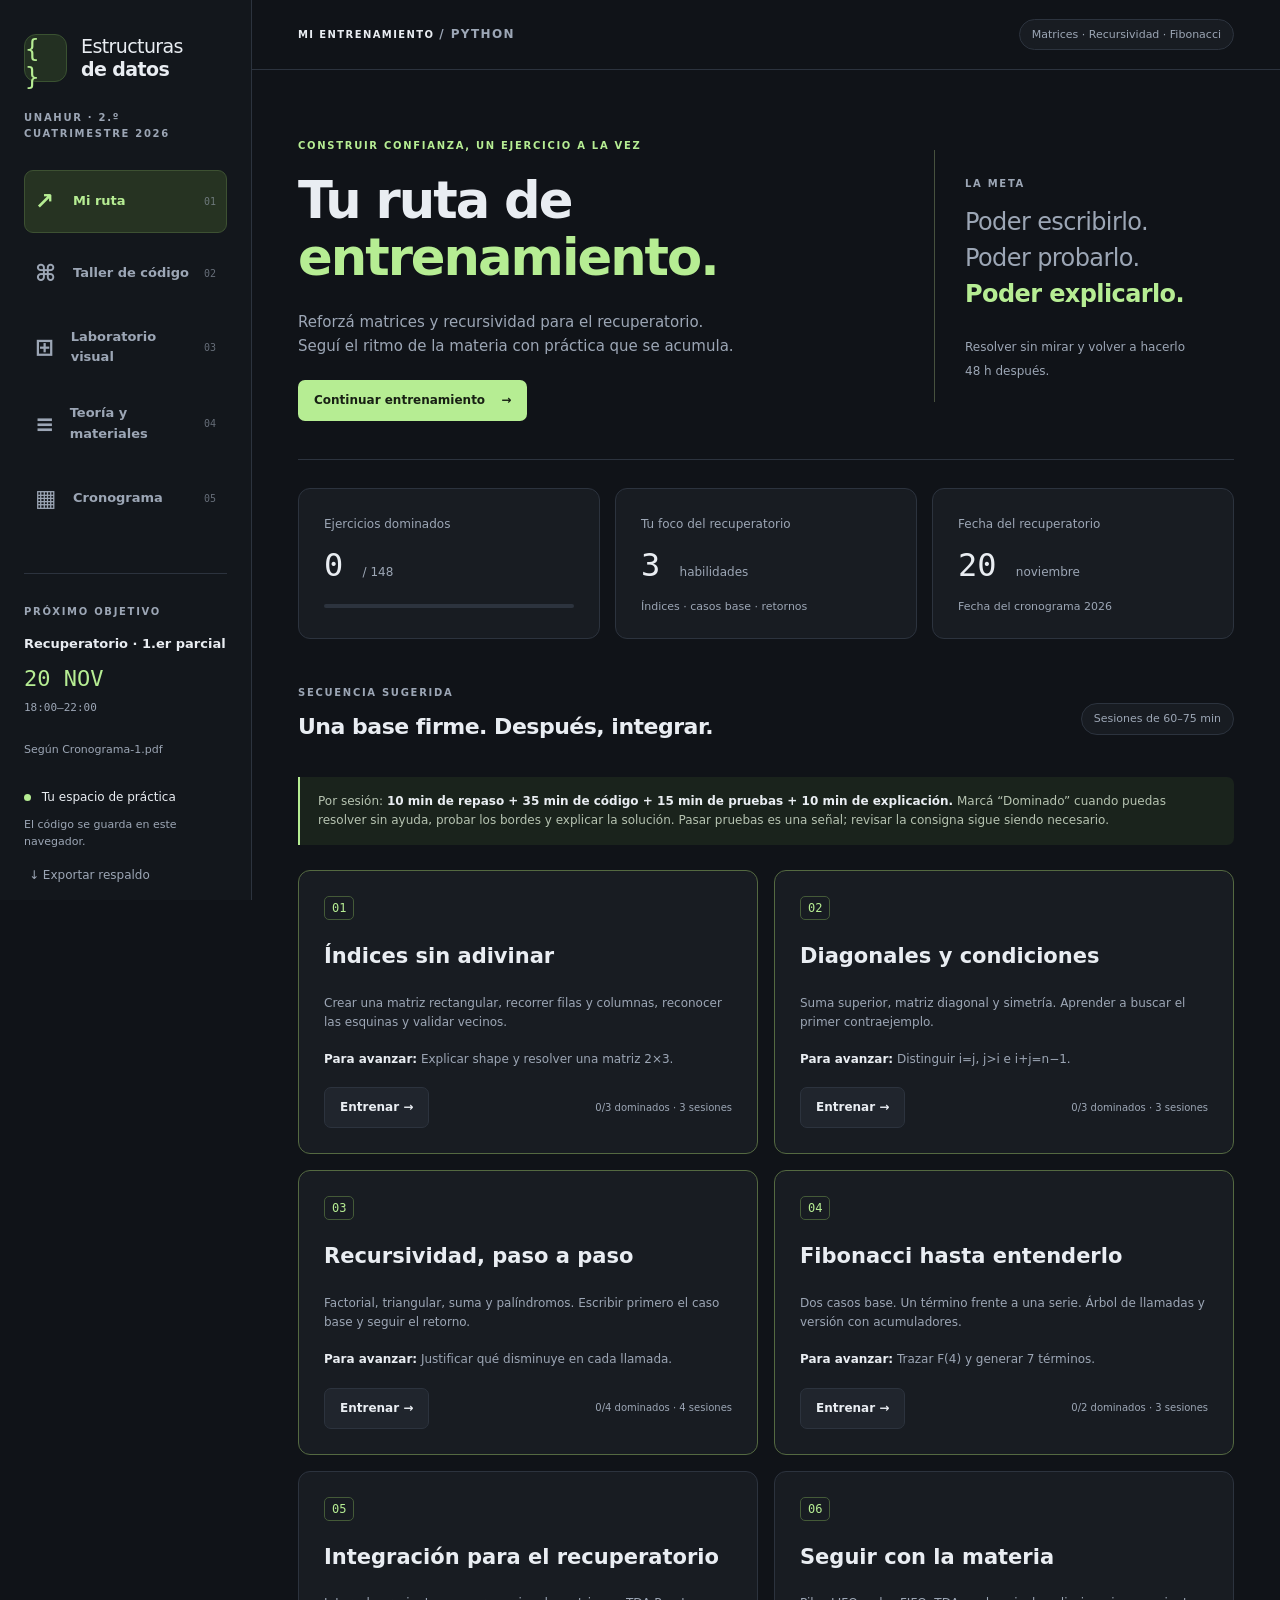
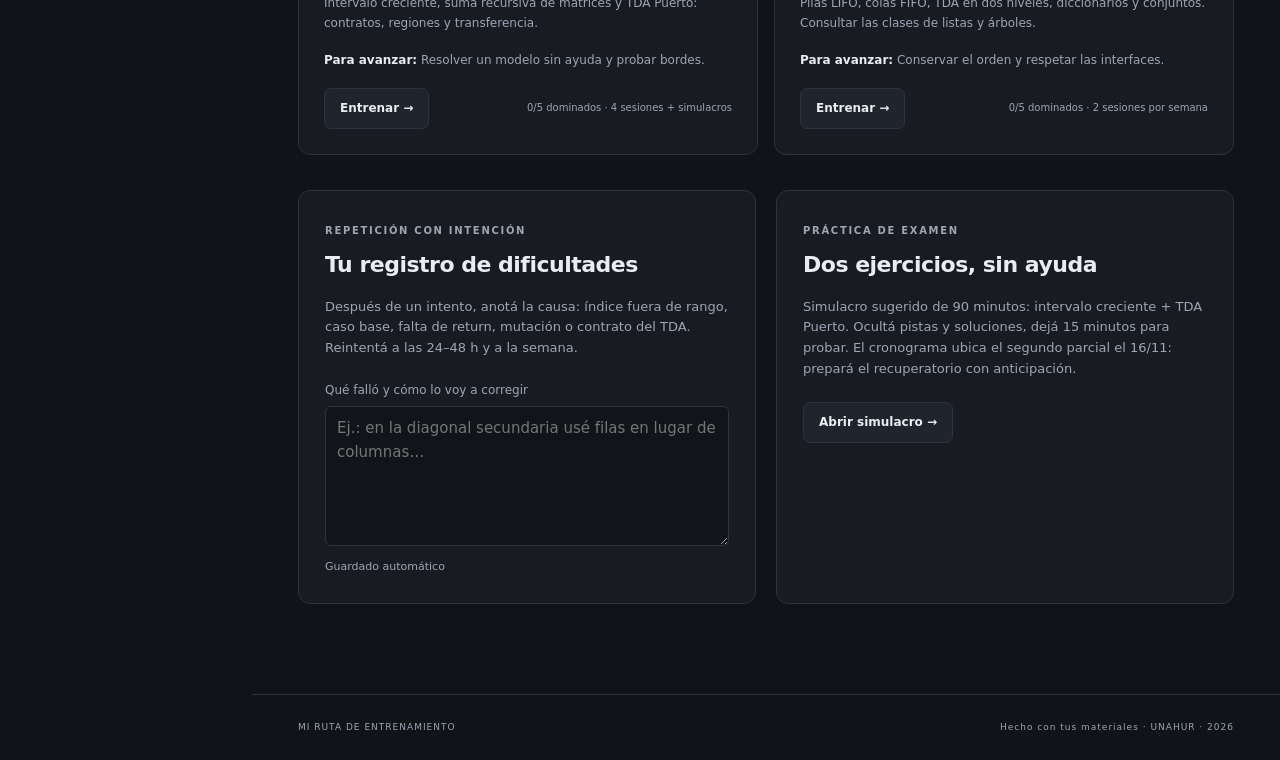
==== index.html @ f563dd1a "Add files via upload" ====
<!doctype html>
<html lang="es">
<head>
<meta charset="utf-8"><meta name="viewport" content="width=device-width, initial-scale=1">
<meta name="color-scheme" content="dark"><title>Mi ruta de entrenamiento · Estructuras de datos</title>
<link rel="stylesheet" href="ruta-entrenamiento/estilos.css">
<script defer src="ruta-entrenamiento/datos.js"></script><script defer src="ruta-entrenamiento/app.js"></script>
</head>
<body>
<a class="skip" href="#main">Ir al contenido</a>
<aside class="sidebar">
 <a class="brand" href="#ruta"><span class="brand-icon">{ }</span><span>Estructuras<br><strong>de datos</strong></span></a>
 <span class="eyebrow">UNAHUR · 2.º cuatrimestre 2026</span>
 <nav aria-label="Secciones">
  <button data-view="ruta" class="active"><span>↗</span> Mi ruta <small>01</small></button>
  <button data-view="practica"><span>⌘</span> Taller de código <small>02</small></button>
  <button data-view="laboratorio"><span>⊞</span> Laboratorio visual <small>03</small></button>
  <button data-view="teoria"><span>≡</span> Teoría y materiales <small>04</small></button>
  <button data-view="cronograma"><span>▦</span> Cronograma <small>05</small></button>
 </nav>
 <div class="sidebar-goal"><span class="eyebrow">PRÓXIMO OBJETIVO</span><strong>Recuperatorio · 1.er parcial</strong><p>20 NOV <span>18:00–22:00</span></p><small>Según Cronograma-1.pdf</small></div>
 <div class="sidebar-bottom"><span class="dot"></span> Tu espacio de práctica<br><small>El código se guarda en este navegador.</small><button id="export-progress" class="text-button">↓ Exportar respaldo</button><label class="text-button">↑ Importar respaldo<input id="import-progress" type="file" accept="application/json,.json" hidden></label></div>
</aside>
<div class="page">
 <header class="topbar"><span>MI ENTRENAMIENTO <span class="muted">/ PYTHON</span></span><span class="chip">Matrices · Recursividad · Fibonacci</span></header>
 <main id="main">
  <section id="view-ruta" class="view">
   <div class="hero"><div><span class="eyebrow accent">CONSTRUIR CONFIANZA, UN EJERCICIO A LA VEZ</span><h1>Tu ruta de<br><span>entrenamiento.</span></h1><p>Reforzá matrices y recursividad para el recuperatorio.<br>Seguí el ritmo de la materia con práctica que se acumula.</p><button id="continue-route" class="primary">Continuar entrenamiento <span>→</span></button></div><div class="hero-note"><span class="eyebrow">LA META</span><p>Poder escribirlo.<br>Poder probarlo.<br><strong>Poder explicarlo.</strong></p><span class="muted">Resolver sin mirar y volver a hacerlo 48 h después.</span></div></div>
   <div class="stats"><article><span>Ejercicios dominados</span><strong id="mastery-count">0 <small>/ 148</small></strong><div class="progress-track"><div id="mastery-bar"></div></div></article><article><span>Tu foco del recuperatorio</span><strong>3 <small>habilidades</small></strong><p>Índices · casos base · retornos</p></article><article><span>Fecha del recuperatorio</span><strong>20 <small>noviembre</small></strong><p id="countdown">Según el cronograma de la cátedra</p></article></div>
   <div class="section-heading"><div><span class="eyebrow">SECUENCIA SUGERIDA</span><h2>Una base firme. Después, integrar.</h2></div><span class="chip">Sesiones de 60–75 min</span></div>
   <div class="notice">Por sesión: <strong>10 min de repaso + 35 min de código + 15 min de pruebas + 10 min de explicación.</strong> Marcá “Dominado” cuando puedas resolver sin ayuda, probar los bordes y explicar la solución. Pasar pruebas es una señal; revisar la consigna sigue siendo necesario.</div>
   <div id="route-cards" class="route-grid"></div>
   <div class="two-columns"><article class="panel"><span class="eyebrow">REPETICIÓN CON INTENCIÓN</span><h2>Tu registro de dificultades</h2><p>Después de un intento, anotá la causa: índice fuera de rango, caso base, falta de return, mutación o contrato del TDA. Reintentá a las 24–48 h y a la semana.</p><label for="learning-log">Qué falló y cómo lo voy a corregir</label><textarea id="learning-log" rows="5" placeholder="Ej.: en la diagonal secundaria usé filas en lugar de columnas…"></textarea><small id="log-save">Guardado automático</small></article><article class="panel"><span class="eyebrow">PRÁCTICA DE EXAMEN</span><h2>Dos ejercicios, sin ayuda</h2><p>Simulacro sugerido de 90 minutos: intervalo creciente + TDA Puerto. Ocultá pistas y soluciones, dejá 15 minutos para probar. El cronograma ubica el segundo parcial el 16/11: prepará el recuperatorio con anticipación.</p><button id="start-mock" class="secondary">Abrir simulacro →</button><div id="mock-control" hidden><strong id="mock-time">90:00</strong><button id="stop-mock" class="text-button">Terminar simulacro</button><p>El tiempo se conserva al cambiar de sección. El simulacro no califica automáticamente.</p></div></article></div>
  </section>
  <section id="view-practica" class="view" hidden>
   <div class="section-heading"><div><span class="eyebrow accent">PENSÁ · ESCRIBÍ · PROBÁ</span><h1>Taller de código</h1><p>Una consigna y un archivo Python por ejercicio.</p></div><span id="exercise-count" class="chip"></span></div>
   <div class="workspace"><aside class="exercise-browser"><label for="exercise-search">Buscar una consigna</label><input id="exercise-search" type="search" placeholder="Fibonacci, matriz, puerto…"><label for="topic-filter">Tema</label><select id="topic-filter"><option value="all">Todos los temas</option><option value="python">Python</option><option value="vector">Vectores</option><option value="matriz">Matrices</option><option value="recursividad">Recursividad</option><option value="tda">TDA</option><option value="pila-cola">Pilas y colas</option><option value="diccionario">Diccionarios y conjuntos</option></select><label for="scope-filter">Objetivo</label><select id="scope-filter"><option value="all">Toda la materia</option><option value="recuperatorio">Recuperatorio del primer parcial</option><option value="materia">Continuidad de la materia</option><option value="mock">Simulacro: intervalo + Puerto</option></select><label for="status-filter">Estado</label><select id="status-filter"><option value="all">Todos los estados</option><option value="pending">Por empezar</option><option value="practicing">Practicando</option><option value="review">Repasar</option><option value="mastered">Dominado</option></select><p id="list-count" class="muted"></p><div id="exercise-list" class="exercise-list"></div></aside>
   <div id="exercise-detail" class="exercise-detail"><article class="panel statement-panel"><div class="exercise-meta"><span id="exercise-origin" class="eyebrow accent"></span><label>Mi estado <select id="exercise-status"><option value="pending">Por empezar</option><option value="practicing">Practicando</option><option value="review">Repasar</option><option value="mastered">Dominado</option></select></label></div><h2 id="exercise-title"></h2><p id="exercise-source" class="muted"></p><div id="exercise-statement" class="prose"></div><div class="help-actions"><button id="hint-button" class="secondary">Ver pista</button><button id="solution-button" class="secondary">Ver solución explicada</button><button id="notebook-button" class="text-button" hidden>Ver código del notebook</button></div><div id="help-panel" class="help-panel prose" hidden></div></article>
   <section class="ide" aria-label="Editor de Python"><div class="ide-tab"><span class="python-mark">Py</span><span id="editor-filename">ejercicio.py</span><small id="save-status" role="status">Guardado</small><button id="download-code" class="text-button">↓ .py</button></div><div class="editor-toolbar"><button id="run-code" class="primary">▶ Ejecutar</button><button id="test-code" class="secondary">✓ Probar casos</button><button id="stop-code" class="danger" disabled>■ Detener</button><button id="load-helpers" class="secondary" hidden>Incorporar TDA auxiliares</button><button id="reset-code" class="text-button">Restablecer plantilla</button><span id="runtime-status" class="muted">Python listo para cargar</span></div><div class="code-area"><pre id="line-numbers" aria-hidden="true">1</pre><div class="code-layer"><pre id="code-highlight" aria-hidden="true"><code></code></pre><textarea id="code-editor" spellcheck="false" autocapitalize="off" autocomplete="off" autocorrect="off" aria-label="Código Python del ejercicio" wrap="off"></textarea></div></div><div class="editor-footer"><span id="cursor-position">Ln 1, Col 1</span><span>Python · 4 espacios · Ctrl/⌘ + Enter: ejecutar · Esc: salir del editor</span></div><div class="console-header"><strong>CONSOLA</strong><button id="clear-console" class="text-button">Limpiar</button></div><pre id="console-output" role="log" aria-live="polite">Escribí tu solución. Agregá print(...) para ver resultados.</pre><label class="stdin-label" for="stdin-input">Entradas para input() · una respuesta por línea</label><textarea id="stdin-input" rows="2" placeholder="7&#10;otra respuesta"></textarea><small class="runtime-note">La primera ejecución descarga Python desde internet. El editor, las consignas y el guardado funcionan sin conexión. Los programas corren en una tarea separada que podés detener. La salida de gráficos no se muestra en esta consola.</small></section>
   <article class="panel notes-panel"><label for="exercise-notes">Mi razonamiento y mis casos de prueba</label><textarea id="exercise-notes" rows="3" placeholder="Qué recibe / qué devuelve / caso mínimo / qué reduce / resultado esperado…"></textarea><small>Guardado junto al ejercicio. No se comparte con otras personas.</small></article></div></div>
  </section>
  <section id="view-laboratorio" class="view" hidden><span class="eyebrow accent">VER PARA ENTENDER</span><h1>Laboratorio visual</h1><p>Experimentá con los índices y seguí los retornos antes de escribir código.</p><div class="two-columns labs"><article class="panel"><h2>El mapa de una matriz</h2><p>Hacé clic en una celda. Recordá: primero fila, después columna.</p><div class="lab-controls"><label>Forma<select id="matrix-shape"><option value="3,4">3 × 4 · rectangular</option><option value="3,3">3 × 3 · cuadrada</option><option value="1,1">1 × 1 · mínima</option></select></label><label>Región<select id="matrix-mode"><option value="all">Todas las celdas</option><option value="principal">Diagonal principal</option><option value="secondary">Diagonal secundaria</option><option value="upper">Triángulo superior</option><option value="neighbors">Vecinos ortogonales</option></select></label></div><div id="matrix-grid" class="matrix-grid"></div><p id="matrix-explanation" class="notice"></p><pre id="matrix-code"></pre><button id="matrix-practice" class="text-button">Practicar matrices →</button></article><article class="panel"><h2>Fibonacci: llamadas y retornos</h2><p>F(0)=0, F(1)=1. Para n≥2, F(n)=F(n−1)+F(n−2).</p><label for="fib-n">Índice n: <strong id="fib-n-label">4</strong></label><input id="fib-n" type="range" min="0" max="7" value="4"><div id="fib-values" class="fib-values"></div><div class="lab-controls"><button id="fib-prev" class="secondary">← Anterior</button><button id="fib-next" class="primary">Siguiente paso →</button><button id="fib-reset" class="text-button">Reiniciar</button></div><p id="fib-summary" class="notice"></p><div id="fib-trace" class="trace" aria-live="polite"></div><p class="muted">Una llamada espera a sus hijos antes de retornar. La versión ingenua repite subproblemas: tiempo exponencial y profundidad O(n). Los acumuladores reducen el trabajo a O(n); Python conserva las llamadas en la pila.</p><button id="fib-practice" class="text-button">Practicar Fibonacci →</button></article></div><article class="panel"><h2>Recursividad: bajar y volver</h2><p>Una llamada devuelve un resultado, no solo ejecuta la siguiente. Seguí la suma de [2, 3, 4].</p><div class="lab-controls"><button id="sum-next" class="primary">Siguiente paso →</button><button id="sum-reset" class="text-button">Reiniciar</button></div><div id="sum-trace" class="trace"></div><pre>def suma_recursiva(v):
    if len(v) == 0:
        return 0
    return v[0] + suma_recursiva(v[1:])</pre></article></section>
  <section id="view-teoria" class="view" hidden><span class="eyebrow accent">TUS FUENTES, EN UN MISMO LUGAR</span><h1>Teoría y materiales</h1><p>Apuntes de la guía original, nuevos conceptos y archivos de cátedra. Cada práctico conserva sus consignas.</p><div id="new-theory" class="theory-grid"></div><div class="section-heading"><h2>Teoría y método de la guía original</h2><span class="chip">Contenido conservado</span></div><div id="original-theory"></div><h2>Biblioteca de la materia</h2><p>Los PDFs y documentos tienen una lectura de texto integrada. Los notebooks incluyen el contexto y los ejemplos del archivo; también podés abrir o descargar el original.</p><div id="materials" class="materials"></div></section>
  <section id="view-cronograma" class="view" hidden><span class="eyebrow accent">EL CALENDARIO DE LA MATERIA</span><h1>Entrenar con tiempo</h1><p>Fechas tomadas de <a href="Cronograma-1.pdf" target="_blank" rel="noopener">Cronograma-1.pdf ↗</a>. Horario: lunes y viernes, de 18:00 a 22:00.</p><div class="milestones"><article class="panel"><span>Segundo parcial</span><strong>16 NOV</strong><small>Lunes · repaso general el 13/11</small></article><article class="panel featured"><span>Recuperatorio del primer parcial</span><strong>20 NOV</strong><small>Viernes · tu objetivo de recuperación</small></article><article class="panel"><span>Recuperatorio del segundo parcial</span><strong>27 NOV</strong><small>Viernes</small></article></div><h2>Plan sugerido para llegar al 20/11</h2><p>Este plan es una propuesta de entrenamiento. Las clases y evaluaciones de la tabla siguiente son las del cronograma oficial.</p><div id="weekly-plan" class="weekly-plan"></div><h2>Cronograma completo</h2><div class="table-wrap"><table><thead><tr><th>Semana</th><th>Fecha</th><th>Clase o evaluación</th></tr></thead><tbody id="schedule-body"></tbody></table></div><div class="notice">Listas y árboles figuran en el cronograma. Todavía no hay apuntes específicos de esos temas en la carpeta: la ruta marca su lugar en el plan y permite incorporar los próximos materiales.</div></section>
 </main><footer>MI RUTA DE ENTRENAMIENTO <span>Hecho con tus materiales · UNAHUR · 2026</span></footer>
</div><div id="toast" role="status" hidden></div><dialog id="reset-dialog"><h2>Restablecer este ejercicio</h2><p>Se reemplazará tu código por la plantilla inicial. Tus notas y tu estado se conservan.</p><button id="cancel-reset" class="secondary">Cancelar</button><button id="confirm-reset" class="danger">Restablecer código</button></dialog>
</body></html>
---- ruta-entrenamiento/estilos.css ----
:root{--bg:#101318;--surface:#181c22;--raised:#20252d;--line:#2c333e;--text:#e9edf2;--muted:#9ca6b5;--green:#b6ed93;--blue:#a3c9f8;--orange:#f4bf84;--mono:'DejaVu Sans Mono',Consolas,monospace;color-scheme:dark}*{box-sizing:border-box}body{margin:0;background:var(--bg);color:var(--text);font:15px/1.6 system-ui,-apple-system,'Segoe UI',sans-serif}button,input,textarea,select{font:inherit}button,a,label.text-button{touch-action:manipulation}button{cursor:pointer}button:disabled{opacity:.45;cursor:default}button:focus-visible,a:focus-visible,input:focus-visible,select:focus-visible,textarea:focus-visible{outline:2px solid var(--green);outline-offset:3px}a{color:var(--green);text-decoration:none}a:hover{text-decoration:underline}[hidden]{display:none!important}.skip{position:absolute;left:20px;top:-80px;z-index:50;background:var(--green);color:var(--bg);padding:12px}.skip:focus{top:10px}.sidebar{position:fixed;inset:0 auto 0 0;width:252px;border-right:1px solid var(--line);padding:34px 24px;display:flex;flex-direction:column;gap:28px;background:#13171c;overflow-y:auto}.brand{display:flex;align-items:center;gap:14px;color:var(--text);font-size:19px;line-height:1.2;letter-spacing:-.6px}.brand:hover{text-decoration:none}.brand-icon{display:grid;place-items:center;width:43px;height:48px;color:var(--green);font:24px var(--mono);background:#233022;border:1px solid #3a5231;border-radius:12px}.eyebrow{font-size:10px;letter-spacing:1.7px;font-weight:700;color:var(--muted);text-transform:uppercase}.accent{color:var(--green)}nav{display:grid;gap:9px}nav button{display:flex;align-items:center;gap:12px;background:none;border:1px solid transparent;color:var(--muted);text-align:left;padding:12px 10px;border-radius:9px;font-weight:550;font-size:13px}nav button>span{font-size:23px;width:26px}nav small{margin-left:auto;opacity:.6;font:10px var(--mono)}nav button.active{background:#263322;border-color:#3d5132;color:var(--green)}nav button:hover{color:var(--text);background:var(--raised)}.sidebar-goal{margin-top:15px;border-top:1px solid var(--line);padding-top:24px}.sidebar-goal strong{display:block;font-size:13px;margin:12px 0}.sidebar-goal p{font:22px var(--mono);color:var(--green)}.sidebar-goal p span{display:block;font-size:11px;margin-top:10px;color:var(--muted)}small{font-size:11px;color:var(--muted)}.sidebar-bottom{margin-top:auto;font-size:12px}.sidebar-bottom small{display:block;margin:8px 0}.dot{display:inline-block;width:7px;height:7px;background:var(--green);border-radius:50%;margin-right:7px}.page{margin-left:252px}.topbar{height:70px;padding:0 46px;border-bottom:1px solid var(--line);display:flex;align-items:center;justify-content:space-between;font-size:10px;font-weight:700;letter-spacing:1.4px}.muted{color:var(--muted);font-size:12px}.chip{display:inline-block;border:1px solid var(--line);background:var(--surface);padding:6px 12px;border-radius:25px;font-size:11px;color:var(--muted);letter-spacing:0;font-weight:500}main{max-width:1600px;margin:auto;padding:40px 46px 70px}h1{font-size:clamp(32px,4vw,55px);line-height:1.12;letter-spacing:-2px;margin:16px 0 23px;font-weight:650}h2{font-size:22px;line-height:1.3;letter-spacing:-.5px;margin:10px 0 17px}h3{font-size:16px;margin:10px 0}p{color:var(--muted);margin:10px 0 22px}strong{color:var(--text)}.hero{display:grid;grid-template-columns:1.6fr 1fr;gap:35px;padding:22px 0 38px;border-bottom:1px solid var(--line);margin-bottom:28px}.hero h1 span{color:var(--green)}.hero-note{align-self:center;justify-self:end;border-left:1px solid #47513e;padding:20px 30px;max-width:300px}.hero-note p{font-size:24px;line-height:1.5;letter-spacing:-.6px}.hero-note strong{color:var(--green)}.primary,.secondary,.danger{border-radius:7px;padding:10px 15px;font-size:12px;font-weight:700;border:1px solid transparent;display:inline-flex;align-items:center;gap:16px}.primary{background:var(--green);color:#182014}.primary:hover{background:#cbffac}.secondary{border-color:var(--line);background:var(--raised);color:var(--text)}.secondary:hover{border-color:var(--muted)}.danger{background:#3b2023;color:#ffc3c8;border-color:#743a40}.text-button{background:none;border:0;color:var(--muted);padding:7px 5px;font-size:12px;cursor:pointer;display:inline-block}.text-button:hover{color:var(--green)}.stats{display:grid;grid-template-columns:repeat(3,1fr);gap:15px;margin-bottom:40px}.stats article{padding:22px 25px;background:var(--surface);border:1px solid var(--line);border-radius:12px}.stats article>span{font-size:12px;color:var(--muted)}.stats strong{display:block;font:32px/1.3 var(--mono);margin:10px 0}.stats strong small{font:12px system-ui}.stats p{font-size:11px;margin:12px 0 0}.progress-track{height:4px;background:var(--line);margin-top:18px;border-radius:3px}.progress-track>div{height:100%;background:var(--green);width:0;border-radius:3px;transition:width .3s}.section-heading{display:flex;justify-content:space-between;align-items:center;gap:15px;margin:30px 0 18px}.notice{font-size:12px;border-left:2px solid var(--green);background:#1a231c;padding:15px 18px;color:#b6c3b1;border-radius:0 7px 7px 0;margin:18px 0 25px}.route-grid{display:grid;grid-template-columns:repeat(2,1fr);gap:16px;margin:24px 0 35px}.route-card{position:relative;background:var(--surface);border:1px solid var(--line);padding:25px;border-radius:12px;display:flex;flex-direction:column;align-items:flex-start;gap:10px}.route-card .step{font:12px var(--mono);color:var(--green);border:1px solid #445a38;border-radius:5px;padding:4px 7px}.route-card h3{font-size:21px}.route-card p{font-size:12px;margin:0 0 8px}.route-card .route-footer{display:flex;align-items:center;justify-content:space-between;width:100%;gap:10px;margin-top:auto}.route-card .route-footer small{font-size:10px}.route-card.focus{border-color:#546941}.two-columns{display:grid;grid-template-columns:repeat(2,minmax(0,1fr));gap:20px}.panel{background:var(--surface);border:1px solid var(--line);padding:26px;border-radius:12px;margin-bottom:20px;min-width:0}.panel p{font-size:13px}label{display:block;font-size:12px;color:var(--muted);margin:12px 0 6px}input,select,textarea{background:#11151a;border:1px solid var(--line);border-radius:6px;color:var(--text);padding:9px 11px;width:100%;min-width:0}textarea{resize:vertical}small{display:inline-block}.workspace{display:grid;grid-template-columns:260px minmax(0,1fr);gap:20px;align-items:start}.exercise-browser{border:1px solid var(--line);background:var(--surface);border-radius:12px;padding:18px;position:sticky;top:18px;max-height:calc(100vh - 36px);overflow:auto}.exercise-list{display:grid;gap:5px}.exercise-item{display:block;width:100%;background:transparent;border:1px solid transparent;text-align:left;color:var(--text);padding:12px 10px;border-radius:7px;font-size:12px;line-height:1.5}.exercise-item small{display:block;font-size:10px}.exercise-item.selected{background:#253023;border-color:#47603b}.exercise-item:hover{background:var(--raised)}.exercise-meta{display:flex;justify-content:space-between;align-items:center;gap:15px}.exercise-meta label{display:flex;gap:8px;align-items:center;margin:0;font-size:10px}.exercise-meta select{width:auto;font-size:11px}.statement-panel{padding:24px}.statement-panel h2{font-size:23px;margin-top:24px}.prose{font-size:13px;line-height:1.85;overflow-wrap:anywhere}.prose p{color:var(--text);font-size:13px}.prose pre{overflow:auto;font:12px/1.7 var(--mono);padding:16px;margin:15px 0;background:#0d1116;border:1px solid var(--line);border-radius:7px;white-space:pre}.prose code{font-family:var(--mono);color:var(--blue)}.prose ul,.prose ol{padding-left:24px}.prose section>div,.prose section>p{margin:15px 0}.prose table{font-size:12px}.prose h2,.prose h3,.prose h4{margin:18px 0 10px}.help-actions{display:flex;gap:8px;flex-wrap:wrap;border-top:1px solid var(--line);padding-top:18px;margin-top:20px}.help-panel{border:1px solid #445a38;border-radius:8px;padding:20px;margin-top:15px;background:#18231a}.help-panel pre{max-height:450px}.ide{border:1px solid #3a4451;border-radius:10px;overflow:hidden;background:#11151b;margin-bottom:18px}.ide-tab{display:flex;align-items:center;gap:10px;padding:11px 16px;background:#222932;font:11px var(--mono);border-bottom:1px solid var(--line)}.ide-tab small{margin-left:auto;font:10px system-ui}.python-mark{color:var(--orange);font-weight:bold}.editor-toolbar{display:flex;gap:7px;align-items:center;padding:12px;flex-wrap:wrap;border-bottom:1px solid var(--line)}.editor-toolbar .primary,.editor-toolbar .secondary,.editor-toolbar .danger{padding:7px 11px}.editor-toolbar .muted{margin-left:auto;font-size:10px}.code-area{display:flex;height:390px;overflow:hidden;font:13px/22px var(--mono)}#line-numbers{flex:none;margin:0;width:48px;text-align:right;padding:18px 9px 18px 0;color:#667383;background:#121820;border:0;line-height:22px;overflow:hidden;font:13px/22px var(--mono)}.code-layer{position:relative;flex:1;min-width:0;height:100%;overflow:hidden}#code-highlight,#code-editor{position:absolute;inset:0;margin:0;border:0;border-radius:0;padding:18px 16px;font:13px/22px var(--mono);white-space:pre;tab-size:4;letter-spacing:0;overflow:auto;text-align:left}#code-highlight{pointer-events:none;color:var(--text);background:transparent}#code-editor{color:transparent;caret-color:var(--green);background:transparent;resize:none;-webkit-text-fill-color:transparent;outline:none}#code-editor::selection{background:#54698780}#code-highlight .kw{color:#c7acfa}#code-highlight .str{color:#b6db95}#code-highlight .comment{color:#829284}#code-highlight .number{color:var(--orange)}.editor-footer{display:flex;gap:12px;justify-content:space-between;padding:7px 13px;border-top:1px solid var(--line);font:10px var(--mono);color:var(--muted);background:#19202a}.console-header{padding:11px 16px;display:flex;justify-content:space-between;align-items:center;background:#151b23;font-size:10px;letter-spacing:1px}#console-output{margin:0;min-height:100px;max-height:290px;overflow:auto;padding:16px;font:12px/1.7 var(--mono);white-space:pre-wrap;overflow-wrap:anywhere;color:#c6d1bf}#console-output.error{color:#ffb1b6}.stdin-label{padding:0 16px}#stdin-input{width:calc(100% - 32px);margin:0 16px;font:12px var(--mono)}.runtime-note{padding:12px 16px;font-size:10px}.notes-panel{padding:18px}.lab-controls{display:flex;align-items:end;gap:10px;flex-wrap:wrap;margin:16px 0}.lab-controls label{flex:1;min-width:140px}.matrix-grid{display:grid;gap:7px;margin:20px 0;grid-template-columns:repeat(4,1fr)}.matrix-cell{border:1px solid var(--line);background:#212730;color:var(--muted);padding:12px 5px;min-height:60px;border-radius:7px;font:12px var(--mono)}.matrix-cell.lit{background:#33442a;border-color:#5d7b4b;color:var(--green)}.matrix-cell.selected{outline:2px solid var(--blue);outline-offset:1px}.panel>pre{padding:15px;background:#10151a;border:1px solid var(--line);border-radius:7px;overflow:auto;font:12px/1.7 var(--mono)}.fib-values{display:flex;gap:5px;flex-wrap:wrap;margin:20px 0}.fib-values span{background:var(--raised);border:1px solid var(--line);border-radius:6px;padding:7px 10px;font:12px var(--mono)}.fib-values span.selected{border-color:var(--green);color:var(--green)}.trace{font:12px/1.85 var(--mono);max-height:310px;overflow:auto;background:#10151a;padding:18px;border-radius:8px;margin:15px 0}.trace .return{color:var(--green)}.trace .enter{color:var(--blue)}.trace .current{background:#263126;padding:4px 7px;border-radius:4px}.theory-grid{display:grid;grid-template-columns:repeat(2,minmax(0,1fr));gap:16px;margin:28px 0}.theory-grid .panel{margin:0}.theory-grid pre{white-space:pre-wrap}.theory-grid p{font-size:13px}details{background:var(--surface);border:1px solid var(--line);border-radius:9px;margin:12px 0;padding:17px 20px}summary{cursor:pointer;font-weight:600;font-size:13px}details[open]>summary{margin-bottom:20px;color:var(--green)}.materials>details>summary{display:flex;align-items:center;gap:12px;overflow-wrap:anywhere}.materials .chip{font:10px var(--mono)}.materials pre{white-space:pre-wrap;max-height:500px;overflow:auto;overflow-wrap:anywhere;background:#10151a;border:1px solid var(--line);padding:17px;border-radius:7px;font:12px/1.8 var(--mono)}.material-actions{display:flex;gap:16px;align-items:center;margin:12px 0;font-size:12px}.milestones{display:grid;grid-template-columns:repeat(3,1fr);gap:15px;margin:28px 0}.milestones span{font-size:12px}.milestones strong{display:block;font:30px var(--mono);margin:15px 0}.featured{border-color:#516a40}.featured strong{color:var(--green)}.weekly-plan{display:grid;gap:10px;margin:24px 0 35px}.week{display:grid;grid-template-columns:140px 1fr;gap:18px;background:var(--surface);border:1px solid var(--line);padding:18px;border-radius:8px}.week strong{font-size:12px;color:var(--green)}.week p{font-size:12px;margin:4px 0}.table-wrap{overflow:auto;border:1px solid var(--line);border-radius:10px;margin:24px 0}table{border-collapse:collapse;width:100%;font-size:12px;text-align:left}th{background:var(--raised);font-size:10px;text-transform:uppercase;letter-spacing:1px;color:var(--muted)}th,td{padding:14px 18px;border-bottom:1px solid var(--line)}tr.exam{background:#243122;color:var(--green)}tr.holiday{color:var(--orange)}footer{border-top:1px solid var(--line);padding:25px 46px;display:flex;justify-content:space-between;font-size:9px;letter-spacing:1px;color:var(--muted)}#toast{position:fixed;bottom:24px;right:24px;background:#2c3f26;color:var(--text);padding:13px 20px;border:1px solid #536d43;border-radius:8px;z-index:30;max-width:90vw;font-size:13px}dialog{background:var(--surface);border:1px solid var(--line);border-radius:12px;color:var(--text);padding:28px;max-width:450px}dialog::backdrop{background:#0009}#mock-time{font:28px var(--mono);color:var(--green);display:block;margin-top:20px}input[type=range]{accent-color:var(--green)}@media(min-width:1600px){main{padding-top:55px}.code-area{height:460px}}@media(max-width:1150px){.sidebar{width:215px;padding:25px 18px}.page{margin-left:215px}main{padding:30px 25px}.topbar{padding:0 25px}.workspace{grid-template-columns:215px minmax(0,1fr)}.hero-note{padding:15px}.hero-note p{font-size:21px}.labs{grid-template-columns:1fr}.editor-footer{flex-wrap:wrap}.stats article{padding:20px 15px}}@media(max-width:850px){.sidebar{position:static;width:100%;height:auto;padding:18px 20px;gap:12px;border-bottom:1px solid var(--line);border-right:0}.brand{font-size:16px}.brand-icon{width:35px;height:37px}.sidebar>.eyebrow,.sidebar-goal,.sidebar-bottom{display:none}nav{display:flex;overflow:auto;gap:4px}nav button{white-space:nowrap;padding:9px 10px;font-size:11px}nav small{display:none}nav button>span{font-size:16px;width:17px}.page{margin:0}.topbar{height:50px}.topbar>.chip{font-size:9px;padding:3px 7px}.hero{grid-template-columns:1fr}.hero-note{display:none}.workspace{grid-template-columns:1fr}.exercise-browser{position:static;max-height:none;display:grid;grid-template-columns:repeat(2,minmax(0,1fr));gap:6px 12px}.exercise-browser label{margin:0;align-self:end}.exercise-browser>label{display:none}.exercise-browser .exercise-list{grid-column:1/-1;display:flex;overflow:auto;max-height:150px}.exercise-browser .exercise-item{min-width:200px;width:200px;flex-shrink:0}.exercise-browser #list-count{grid-column:1/-1;margin:4px 0}.two-columns,.theory-grid{grid-template-columns:1fr}.milestones{grid-template-columns:1fr}.milestones .panel{margin:0}.exercise-meta{align-items:flex-start;flex-direction:column}.editor-toolbar .muted{width:100%;margin-left:0}.materials>details>summary{align-items:flex-start}.materials>details>summary .chip{flex-shrink:0}}@media(max-width:560px){main{padding:25px 16px 45px}.topbar{padding:0 16px;letter-spacing:.5px}.topbar>.chip{display:none}.stats{gap:8px}.stats article{padding:13px 10px}.stats article>span{font-size:10px}.stats strong{font-size:24px}.stats strong small{font-size:9px}.stats p{font-size:9px}.route-grid{grid-template-columns:1fr}.section-heading{align-items:flex-start;flex-direction:column}.panel{padding:19px}.statement-panel h2{font-size:21px}.hero{padding-top:0}.hero p{font-size:13px}.code-area{font-size:12px;height:340px}#code-editor,#code-highlight{font-size:12px;padding-left:10px}#line-numbers{font-size:12px;width:36px}.week{grid-template-columns:1fr;gap:5px}.editor-footer{font-size:9px}.editor-footer span:last-child{max-width:230px}footer{padding:20px 16px;flex-direction:column;gap:8px}}
@media(prefers-reduced-motion:reduce){*{scroll-behavior:auto!important;transition:none!important}}@media print{.sidebar,.topbar,footer,.editor-toolbar,.help-actions{display:none}.page{margin:0}main{padding:0}.view[hidden]{display:none!important}body{background:white;color:black}.panel,.route-card{break-inside:avoid}p{color:#333}}
#code-highlight code{font:inherit}.code-area:focus-within{box-shadow:inset 0 0 0 1px #566d46}
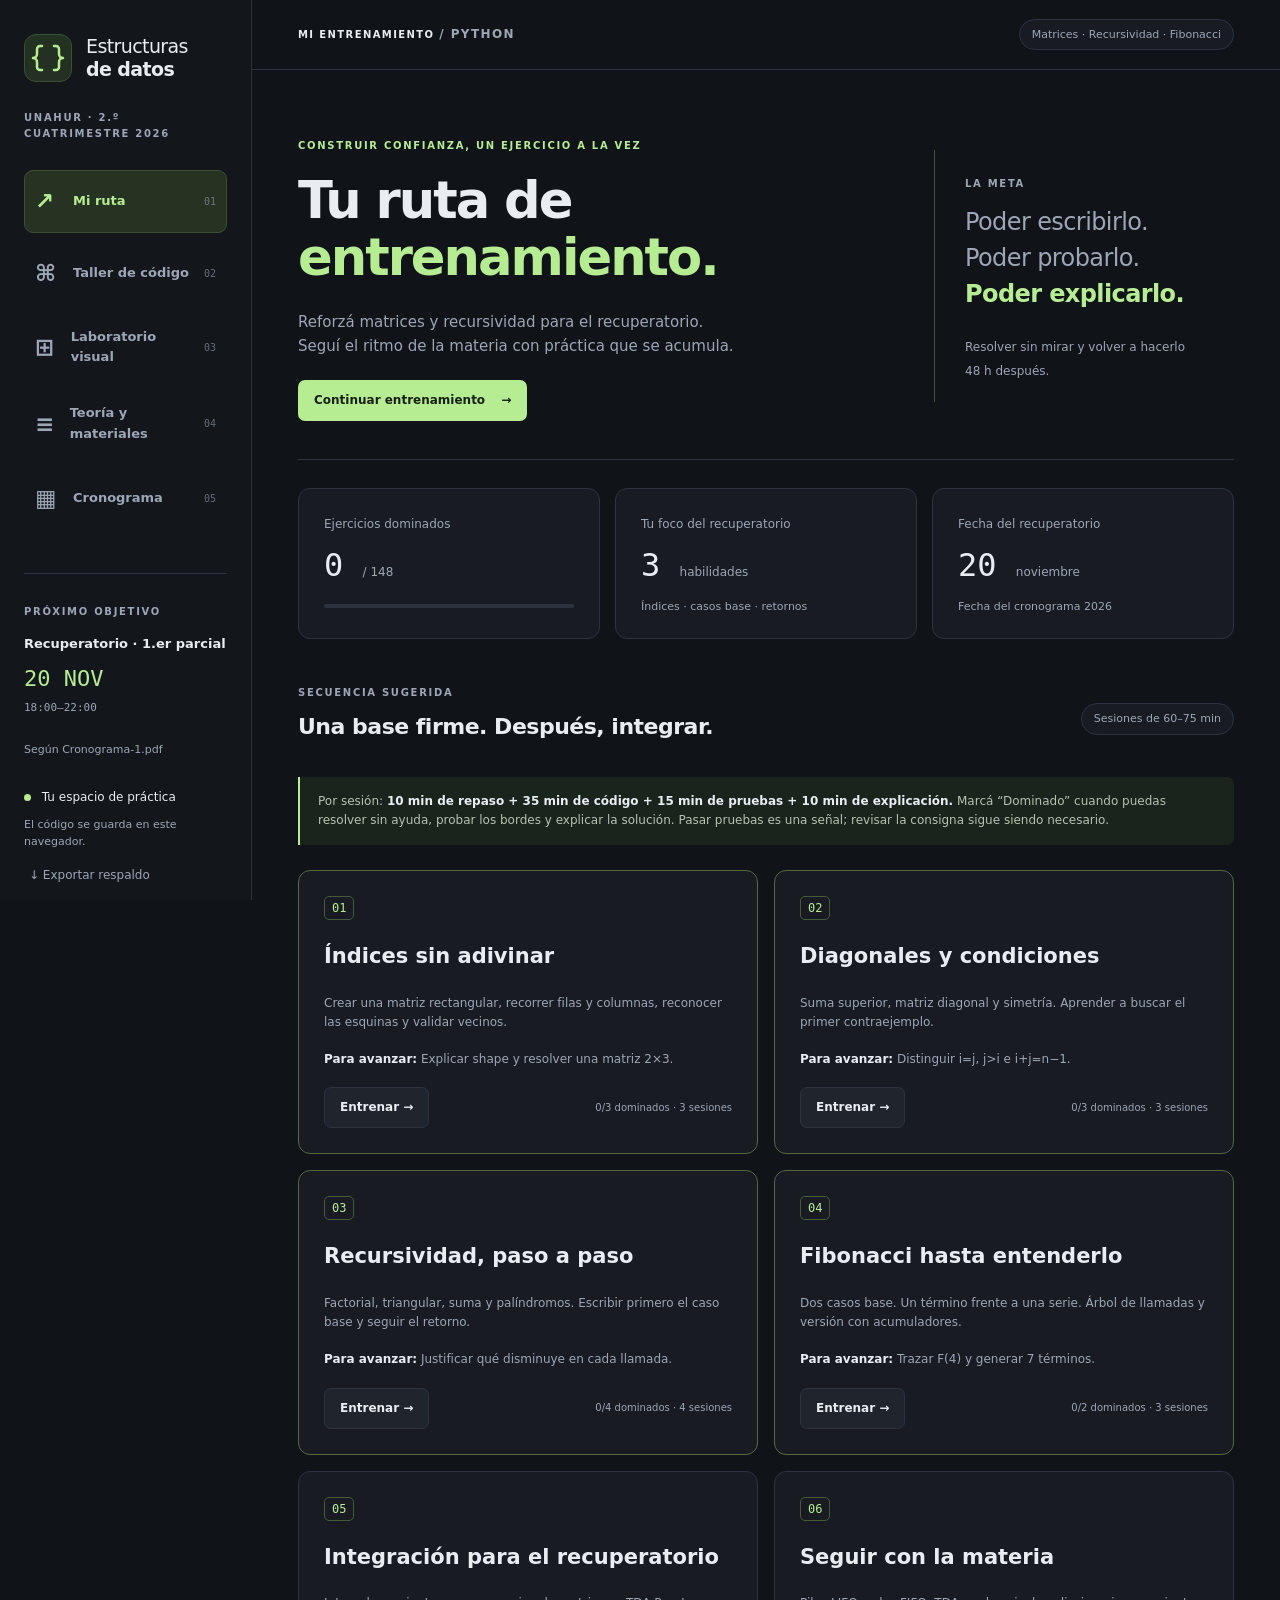
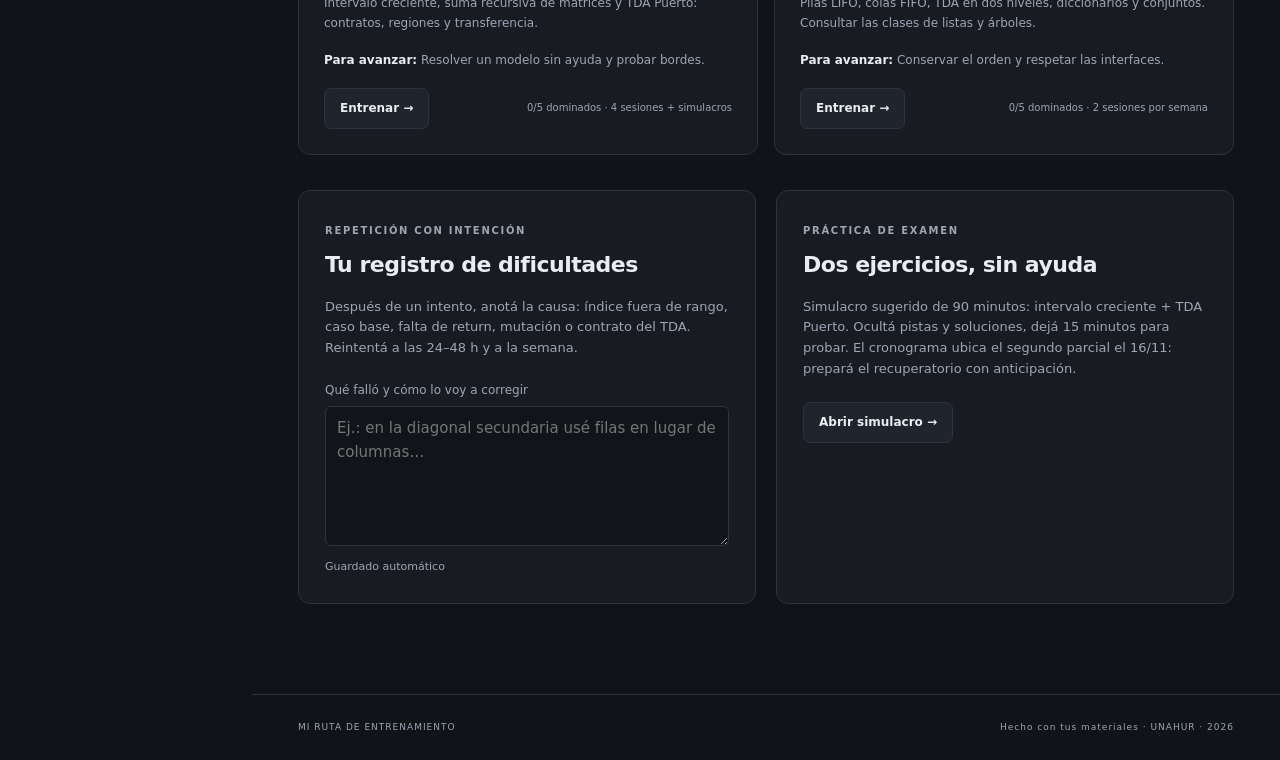
==== commit 802e6902: "Fix logo sizing and add SVG favicon" ====
--- a/index.html
+++ b/index.html
@@ -3,13 +3,14 @@
 <head>
 <meta charset="utf-8"><meta name="viewport" content="width=device-width, initial-scale=1">
 <meta name="color-scheme" content="dark"><title>Mi ruta de entrenamiento · Estructuras de datos</title>
+<link rel="icon" type="image/svg+xml" href="ruta-entrenamiento/logo.svg">
 <link rel="stylesheet" href="ruta-entrenamiento/estilos.css">
 <script defer src="ruta-entrenamiento/datos.js"></script><script defer src="ruta-entrenamiento/app.js"></script>
 </head>
 <body>
 <a class="skip" href="#main">Ir al contenido</a>
 <aside class="sidebar">
- <a class="brand" href="#ruta"><span class="brand-icon">{ }</span><span>Estructuras<br><strong>de datos</strong></span></a>
+ <a class="brand" href="#ruta"><img class="brand-icon" src="ruta-entrenamiento/logo.svg" width="48" height="48" alt=""><span>Estructuras<br><strong>de datos</strong></span></a>
  <span class="eyebrow">UNAHUR · 2.º cuatrimestre 2026</span>
  <nav aria-label="Secciones">
   <button data-view="ruta" class="active"><span>↗</span> Mi ruta <small>01</small></button>
--- a/ruta-entrenamiento/estilos.css
+++ b/ruta-entrenamiento/estilos.css
@@ -1,3 +1,3 @@
-:root{--bg:#101318;--surface:#181c22;--raised:#20252d;--line:#2c333e;--text:#e9edf2;--muted:#9ca6b5;--green:#b6ed93;--blue:#a3c9f8;--orange:#f4bf84;--mono:'DejaVu Sans Mono',Consolas,monospace;color-scheme:dark}*{box-sizing:border-box}body{margin:0;background:var(--bg);color:var(--text);font:15px/1.6 system-ui,-apple-system,'Segoe UI',sans-serif}button,input,textarea,select{font:inherit}button,a,label.text-button{touch-action:manipulation}button{cursor:pointer}button:disabled{opacity:.45;cursor:default}button:focus-visible,a:focus-visible,input:focus-visible,select:focus-visible,textarea:focus-visible{outline:2px solid var(--green);outline-offset:3px}a{color:var(--green);text-decoration:none}a:hover{text-decoration:underline}[hidden]{display:none!important}.skip{position:absolute;left:20px;top:-80px;z-index:50;background:var(--green);color:var(--bg);padding:12px}.skip:focus{top:10px}.sidebar{position:fixed;inset:0 auto 0 0;width:252px;border-right:1px solid var(--line);padding:34px 24px;display:flex;flex-direction:column;gap:28px;background:#13171c;overflow-y:auto}.brand{display:flex;align-items:center;gap:14px;color:var(--text);font-size:19px;line-height:1.2;letter-spacing:-.6px}.brand:hover{text-decoration:none}.brand-icon{display:grid;place-items:center;width:43px;height:48px;color:var(--green);font:24px var(--mono);background:#233022;border:1px solid #3a5231;border-radius:12px}.eyebrow{font-size:10px;letter-spacing:1.7px;font-weight:700;color:var(--muted);text-transform:uppercase}.accent{color:var(--green)}nav{display:grid;gap:9px}nav button{display:flex;align-items:center;gap:12px;background:none;border:1px solid transparent;color:var(--muted);text-align:left;padding:12px 10px;border-radius:9px;font-weight:550;font-size:13px}nav button>span{font-size:23px;width:26px}nav small{margin-left:auto;opacity:.6;font:10px var(--mono)}nav button.active{background:#263322;border-color:#3d5132;color:var(--green)}nav button:hover{color:var(--text);background:var(--raised)}.sidebar-goal{margin-top:15px;border-top:1px solid var(--line);padding-top:24px}.sidebar-goal strong{display:block;font-size:13px;margin:12px 0}.sidebar-goal p{font:22px var(--mono);color:var(--green)}.sidebar-goal p span{display:block;font-size:11px;margin-top:10px;color:var(--muted)}small{font-size:11px;color:var(--muted)}.sidebar-bottom{margin-top:auto;font-size:12px}.sidebar-bottom small{display:block;margin:8px 0}.dot{display:inline-block;width:7px;height:7px;background:var(--green);border-radius:50%;margin-right:7px}.page{margin-left:252px}.topbar{height:70px;padding:0 46px;border-bottom:1px solid var(--line);display:flex;align-items:center;justify-content:space-between;font-size:10px;font-weight:700;letter-spacing:1.4px}.muted{color:var(--muted);font-size:12px}.chip{display:inline-block;border:1px solid var(--line);background:var(--surface);padding:6px 12px;border-radius:25px;font-size:11px;color:var(--muted);letter-spacing:0;font-weight:500}main{max-width:1600px;margin:auto;padding:40px 46px 70px}h1{font-size:clamp(32px,4vw,55px);line-height:1.12;letter-spacing:-2px;margin:16px 0 23px;font-weight:650}h2{font-size:22px;line-height:1.3;letter-spacing:-.5px;margin:10px 0 17px}h3{font-size:16px;margin:10px 0}p{color:var(--muted);margin:10px 0 22px}strong{color:var(--text)}.hero{display:grid;grid-template-columns:1.6fr 1fr;gap:35px;padding:22px 0 38px;border-bottom:1px solid var(--line);margin-bottom:28px}.hero h1 span{color:var(--green)}.hero-note{align-self:center;justify-self:end;border-left:1px solid #47513e;padding:20px 30px;max-width:300px}.hero-note p{font-size:24px;line-height:1.5;letter-spacing:-.6px}.hero-note strong{color:var(--green)}.primary,.secondary,.danger{border-radius:7px;padding:10px 15px;font-size:12px;font-weight:700;border:1px solid transparent;display:inline-flex;align-items:center;gap:16px}.primary{background:var(--green);color:#182014}.primary:hover{background:#cbffac}.secondary{border-color:var(--line);background:var(--raised);color:var(--text)}.secondary:hover{border-color:var(--muted)}.danger{background:#3b2023;color:#ffc3c8;border-color:#743a40}.text-button{background:none;border:0;color:var(--muted);padding:7px 5px;font-size:12px;cursor:pointer;display:inline-block}.text-button:hover{color:var(--green)}.stats{display:grid;grid-template-columns:repeat(3,1fr);gap:15px;margin-bottom:40px}.stats article{padding:22px 25px;background:var(--surface);border:1px solid var(--line);border-radius:12px}.stats article>span{font-size:12px;color:var(--muted)}.stats strong{display:block;font:32px/1.3 var(--mono);margin:10px 0}.stats strong small{font:12px system-ui}.stats p{font-size:11px;margin:12px 0 0}.progress-track{height:4px;background:var(--line);margin-top:18px;border-radius:3px}.progress-track>div{height:100%;background:var(--green);width:0;border-radius:3px;transition:width .3s}.section-heading{display:flex;justify-content:space-between;align-items:center;gap:15px;margin:30px 0 18px}.notice{font-size:12px;border-left:2px solid var(--green);background:#1a231c;padding:15px 18px;color:#b6c3b1;border-radius:0 7px 7px 0;margin:18px 0 25px}.route-grid{display:grid;grid-template-columns:repeat(2,1fr);gap:16px;margin:24px 0 35px}.route-card{position:relative;background:var(--surface);border:1px solid var(--line);padding:25px;border-radius:12px;display:flex;flex-direction:column;align-items:flex-start;gap:10px}.route-card .step{font:12px var(--mono);color:var(--green);border:1px solid #445a38;border-radius:5px;padding:4px 7px}.route-card h3{font-size:21px}.route-card p{font-size:12px;margin:0 0 8px}.route-card .route-footer{display:flex;align-items:center;justify-content:space-between;width:100%;gap:10px;margin-top:auto}.route-card .route-footer small{font-size:10px}.route-card.focus{border-color:#546941}.two-columns{display:grid;grid-template-columns:repeat(2,minmax(0,1fr));gap:20px}.panel{background:var(--surface);border:1px solid var(--line);padding:26px;border-radius:12px;margin-bottom:20px;min-width:0}.panel p{font-size:13px}label{display:block;font-size:12px;color:var(--muted);margin:12px 0 6px}input,select,textarea{background:#11151a;border:1px solid var(--line);border-radius:6px;color:var(--text);padding:9px 11px;width:100%;min-width:0}textarea{resize:vertical}small{display:inline-block}.workspace{display:grid;grid-template-columns:260px minmax(0,1fr);gap:20px;align-items:start}.exercise-browser{border:1px solid var(--line);background:var(--surface);border-radius:12px;padding:18px;position:sticky;top:18px;max-height:calc(100vh - 36px);overflow:auto}.exercise-list{display:grid;gap:5px}.exercise-item{display:block;width:100%;background:transparent;border:1px solid transparent;text-align:left;color:var(--text);padding:12px 10px;border-radius:7px;font-size:12px;line-height:1.5}.exercise-item small{display:block;font-size:10px}.exercise-item.selected{background:#253023;border-color:#47603b}.exercise-item:hover{background:var(--raised)}.exercise-meta{display:flex;justify-content:space-between;align-items:center;gap:15px}.exercise-meta label{display:flex;gap:8px;align-items:center;margin:0;font-size:10px}.exercise-meta select{width:auto;font-size:11px}.statement-panel{padding:24px}.statement-panel h2{font-size:23px;margin-top:24px}.prose{font-size:13px;line-height:1.85;overflow-wrap:anywhere}.prose p{color:var(--text);font-size:13px}.prose pre{overflow:auto;font:12px/1.7 var(--mono);padding:16px;margin:15px 0;background:#0d1116;border:1px solid var(--line);border-radius:7px;white-space:pre}.prose code{font-family:var(--mono);color:var(--blue)}.prose ul,.prose ol{padding-left:24px}.prose section>div,.prose section>p{margin:15px 0}.prose table{font-size:12px}.prose h2,.prose h3,.prose h4{margin:18px 0 10px}.help-actions{display:flex;gap:8px;flex-wrap:wrap;border-top:1px solid var(--line);padding-top:18px;margin-top:20px}.help-panel{border:1px solid #445a38;border-radius:8px;padding:20px;margin-top:15px;background:#18231a}.help-panel pre{max-height:450px}.ide{border:1px solid #3a4451;border-radius:10px;overflow:hidden;background:#11151b;margin-bottom:18px}.ide-tab{display:flex;align-items:center;gap:10px;padding:11px 16px;background:#222932;font:11px var(--mono);border-bottom:1px solid var(--line)}.ide-tab small{margin-left:auto;font:10px system-ui}.python-mark{color:var(--orange);font-weight:bold}.editor-toolbar{display:flex;gap:7px;align-items:center;padding:12px;flex-wrap:wrap;border-bottom:1px solid var(--line)}.editor-toolbar .primary,.editor-toolbar .secondary,.editor-toolbar .danger{padding:7px 11px}.editor-toolbar .muted{margin-left:auto;font-size:10px}.code-area{display:flex;height:390px;overflow:hidden;font:13px/22px var(--mono)}#line-numbers{flex:none;margin:0;width:48px;text-align:right;padding:18px 9px 18px 0;color:#667383;background:#121820;border:0;line-height:22px;overflow:hidden;font:13px/22px var(--mono)}.code-layer{position:relative;flex:1;min-width:0;height:100%;overflow:hidden}#code-highlight,#code-editor{position:absolute;inset:0;margin:0;border:0;border-radius:0;padding:18px 16px;font:13px/22px var(--mono);white-space:pre;tab-size:4;letter-spacing:0;overflow:auto;text-align:left}#code-highlight{pointer-events:none;color:var(--text);background:transparent}#code-editor{color:transparent;caret-color:var(--green);background:transparent;resize:none;-webkit-text-fill-color:transparent;outline:none}#code-editor::selection{background:#54698780}#code-highlight .kw{color:#c7acfa}#code-highlight .str{color:#b6db95}#code-highlight .comment{color:#829284}#code-highlight .number{color:var(--orange)}.editor-footer{display:flex;gap:12px;justify-content:space-between;padding:7px 13px;border-top:1px solid var(--line);font:10px var(--mono);color:var(--muted);background:#19202a}.console-header{padding:11px 16px;display:flex;justify-content:space-between;align-items:center;background:#151b23;font-size:10px;letter-spacing:1px}#console-output{margin:0;min-height:100px;max-height:290px;overflow:auto;padding:16px;font:12px/1.7 var(--mono);white-space:pre-wrap;overflow-wrap:anywhere;color:#c6d1bf}#console-output.error{color:#ffb1b6}.stdin-label{padding:0 16px}#stdin-input{width:calc(100% - 32px);margin:0 16px;font:12px var(--mono)}.runtime-note{padding:12px 16px;font-size:10px}.notes-panel{padding:18px}.lab-controls{display:flex;align-items:end;gap:10px;flex-wrap:wrap;margin:16px 0}.lab-controls label{flex:1;min-width:140px}.matrix-grid{display:grid;gap:7px;margin:20px 0;grid-template-columns:repeat(4,1fr)}.matrix-cell{border:1px solid var(--line);background:#212730;color:var(--muted);padding:12px 5px;min-height:60px;border-radius:7px;font:12px var(--mono)}.matrix-cell.lit{background:#33442a;border-color:#5d7b4b;color:var(--green)}.matrix-cell.selected{outline:2px solid var(--blue);outline-offset:1px}.panel>pre{padding:15px;background:#10151a;border:1px solid var(--line);border-radius:7px;overflow:auto;font:12px/1.7 var(--mono)}.fib-values{display:flex;gap:5px;flex-wrap:wrap;margin:20px 0}.fib-values span{background:var(--raised);border:1px solid var(--line);border-radius:6px;padding:7px 10px;font:12px var(--mono)}.fib-values span.selected{border-color:var(--green);color:var(--green)}.trace{font:12px/1.85 var(--mono);max-height:310px;overflow:auto;background:#10151a;padding:18px;border-radius:8px;margin:15px 0}.trace .return{color:var(--green)}.trace .enter{color:var(--blue)}.trace .current{background:#263126;padding:4px 7px;border-radius:4px}.theory-grid{display:grid;grid-template-columns:repeat(2,minmax(0,1fr));gap:16px;margin:28px 0}.theory-grid .panel{margin:0}.theory-grid pre{white-space:pre-wrap}.theory-grid p{font-size:13px}details{background:var(--surface);border:1px solid var(--line);border-radius:9px;margin:12px 0;padding:17px 20px}summary{cursor:pointer;font-weight:600;font-size:13px}details[open]>summary{margin-bottom:20px;color:var(--green)}.materials>details>summary{display:flex;align-items:center;gap:12px;overflow-wrap:anywhere}.materials .chip{font:10px var(--mono)}.materials pre{white-space:pre-wrap;max-height:500px;overflow:auto;overflow-wrap:anywhere;background:#10151a;border:1px solid var(--line);padding:17px;border-radius:7px;font:12px/1.8 var(--mono)}.material-actions{display:flex;gap:16px;align-items:center;margin:12px 0;font-size:12px}.milestones{display:grid;grid-template-columns:repeat(3,1fr);gap:15px;margin:28px 0}.milestones span{font-size:12px}.milestones strong{display:block;font:30px var(--mono);margin:15px 0}.featured{border-color:#516a40}.featured strong{color:var(--green)}.weekly-plan{display:grid;gap:10px;margin:24px 0 35px}.week{display:grid;grid-template-columns:140px 1fr;gap:18px;background:var(--surface);border:1px solid var(--line);padding:18px;border-radius:8px}.week strong{font-size:12px;color:var(--green)}.week p{font-size:12px;margin:4px 0}.table-wrap{overflow:auto;border:1px solid var(--line);border-radius:10px;margin:24px 0}table{border-collapse:collapse;width:100%;font-size:12px;text-align:left}th{background:var(--raised);font-size:10px;text-transform:uppercase;letter-spacing:1px;color:var(--muted)}th,td{padding:14px 18px;border-bottom:1px solid var(--line)}tr.exam{background:#243122;color:var(--green)}tr.holiday{color:var(--orange)}footer{border-top:1px solid var(--line);padding:25px 46px;display:flex;justify-content:space-between;font-size:9px;letter-spacing:1px;color:var(--muted)}#toast{position:fixed;bottom:24px;right:24px;background:#2c3f26;color:var(--text);padding:13px 20px;border:1px solid #536d43;border-radius:8px;z-index:30;max-width:90vw;font-size:13px}dialog{background:var(--surface);border:1px solid var(--line);border-radius:12px;color:var(--text);padding:28px;max-width:450px}dialog::backdrop{background:#0009}#mock-time{font:28px var(--mono);color:var(--green);display:block;margin-top:20px}input[type=range]{accent-color:var(--green)}@media(min-width:1600px){main{padding-top:55px}.code-area{height:460px}}@media(max-width:1150px){.sidebar{width:215px;padding:25px 18px}.page{margin-left:215px}main{padding:30px 25px}.topbar{padding:0 25px}.workspace{grid-template-columns:215px minmax(0,1fr)}.hero-note{padding:15px}.hero-note p{font-size:21px}.labs{grid-template-columns:1fr}.editor-footer{flex-wrap:wrap}.stats article{padding:20px 15px}}@media(max-width:850px){.sidebar{position:static;width:100%;height:auto;padding:18px 20px;gap:12px;border-bottom:1px solid var(--line);border-right:0}.brand{font-size:16px}.brand-icon{width:35px;height:37px}.sidebar>.eyebrow,.sidebar-goal,.sidebar-bottom{display:none}nav{display:flex;overflow:auto;gap:4px}nav button{white-space:nowrap;padding:9px 10px;font-size:11px}nav small{display:none}nav button>span{font-size:16px;width:17px}.page{margin:0}.topbar{height:50px}.topbar>.chip{font-size:9px;padding:3px 7px}.hero{grid-template-columns:1fr}.hero-note{display:none}.workspace{grid-template-columns:1fr}.exercise-browser{position:static;max-height:none;display:grid;grid-template-columns:repeat(2,minmax(0,1fr));gap:6px 12px}.exercise-browser label{margin:0;align-self:end}.exercise-browser>label{display:none}.exercise-browser .exercise-list{grid-column:1/-1;display:flex;overflow:auto;max-height:150px}.exercise-browser .exercise-item{min-width:200px;width:200px;flex-shrink:0}.exercise-browser #list-count{grid-column:1/-1;margin:4px 0}.two-columns,.theory-grid{grid-template-columns:1fr}.milestones{grid-template-columns:1fr}.milestones .panel{margin:0}.exercise-meta{align-items:flex-start;flex-direction:column}.editor-toolbar .muted{width:100%;margin-left:0}.materials>details>summary{align-items:flex-start}.materials>details>summary .chip{flex-shrink:0}}@media(max-width:560px){main{padding:25px 16px 45px}.topbar{padding:0 16px;letter-spacing:.5px}.topbar>.chip{display:none}.stats{gap:8px}.stats article{padding:13px 10px}.stats article>span{font-size:10px}.stats strong{font-size:24px}.stats strong small{font-size:9px}.stats p{font-size:9px}.route-grid{grid-template-columns:1fr}.section-heading{align-items:flex-start;flex-direction:column}.panel{padding:19px}.statement-panel h2{font-size:21px}.hero{padding-top:0}.hero p{font-size:13px}.code-area{font-size:12px;height:340px}#code-editor,#code-highlight{font-size:12px;padding-left:10px}#line-numbers{font-size:12px;width:36px}.week{grid-template-columns:1fr;gap:5px}.editor-footer{font-size:9px}.editor-footer span:last-child{max-width:230px}footer{padding:20px 16px;flex-direction:column;gap:8px}}
+:root{--bg:#101318;--surface:#181c22;--raised:#20252d;--line:#2c333e;--text:#e9edf2;--muted:#9ca6b5;--green:#b6ed93;--blue:#a3c9f8;--orange:#f4bf84;--mono:'DejaVu Sans Mono',Consolas,monospace;color-scheme:dark}*{box-sizing:border-box}body{margin:0;background:var(--bg);color:var(--text);font:15px/1.6 system-ui,-apple-system,'Segoe UI',sans-serif}button,input,textarea,select{font:inherit}button,a,label.text-button{touch-action:manipulation}button{cursor:pointer}button:disabled{opacity:.45;cursor:default}button:focus-visible,a:focus-visible,input:focus-visible,select:focus-visible,textarea:focus-visible{outline:2px solid var(--green);outline-offset:3px}a{color:var(--green);text-decoration:none}a:hover{text-decoration:underline}[hidden]{display:none!important}.skip{position:absolute;left:20px;top:-80px;z-index:50;background:var(--green);color:var(--bg);padding:12px}.skip:focus{top:10px}.sidebar{position:fixed;inset:0 auto 0 0;width:252px;border-right:1px solid var(--line);padding:34px 24px;display:flex;flex-direction:column;gap:28px;background:#13171c;overflow-y:auto}.brand{display:flex;align-items:center;gap:14px;color:var(--text);font-size:19px;line-height:1.2;letter-spacing:-.6px}.brand:hover{text-decoration:none}.brand-icon{display:block;flex-shrink:0;width:48px;height:48px}.eyebrow{font-size:10px;letter-spacing:1.7px;font-weight:700;color:var(--muted);text-transform:uppercase}.accent{color:var(--green)}nav{display:grid;gap:9px}nav button{display:flex;align-items:center;gap:12px;background:none;border:1px solid transparent;color:var(--muted);text-align:left;padding:12px 10px;border-radius:9px;font-weight:550;font-size:13px}nav button>span{font-size:23px;width:26px}nav small{margin-left:auto;opacity:.6;font:10px var(--mono)}nav button.active{background:#263322;border-color:#3d5132;color:var(--green)}nav button:hover{color:var(--text);background:var(--raised)}.sidebar-goal{margin-top:15px;border-top:1px solid var(--line);padding-top:24px}.sidebar-goal strong{display:block;font-size:13px;margin:12px 0}.sidebar-goal p{font:22px var(--mono);color:var(--green)}.sidebar-goal p span{display:block;font-size:11px;margin-top:10px;color:var(--muted)}small{font-size:11px;color:var(--muted)}.sidebar-bottom{margin-top:auto;font-size:12px}.sidebar-bottom small{display:block;margin:8px 0}.dot{display:inline-block;width:7px;height:7px;background:var(--green);border-radius:50%;margin-right:7px}.page{margin-left:252px}.topbar{height:70px;padding:0 46px;border-bottom:1px solid var(--line);display:flex;align-items:center;justify-content:space-between;font-size:10px;font-weight:700;letter-spacing:1.4px}.muted{color:var(--muted);font-size:12px}.chip{display:inline-block;border:1px solid var(--line);background:var(--surface);padding:6px 12px;border-radius:25px;font-size:11px;color:var(--muted);letter-spacing:0;font-weight:500}main{max-width:1600px;margin:auto;padding:40px 46px 70px}h1{font-size:clamp(32px,4vw,55px);line-height:1.12;letter-spacing:-2px;margin:16px 0 23px;font-weight:650}h2{font-size:22px;line-height:1.3;letter-spacing:-.5px;margin:10px 0 17px}h3{font-size:16px;margin:10px 0}p{color:var(--muted);margin:10px 0 22px}strong{color:var(--text)}.hero{display:grid;grid-template-columns:1.6fr 1fr;gap:35px;padding:22px 0 38px;border-bottom:1px solid var(--line);margin-bottom:28px}.hero h1 span{color:var(--green)}.hero-note{align-self:center;justify-self:end;border-left:1px solid #47513e;padding:20px 30px;max-width:300px}.hero-note p{font-size:24px;line-height:1.5;letter-spacing:-.6px}.hero-note strong{color:var(--green)}.primary,.secondary,.danger{border-radius:7px;padding:10px 15px;font-size:12px;font-weight:700;border:1px solid transparent;display:inline-flex;align-items:center;gap:16px}.primary{background:var(--green);color:#182014}.primary:hover{background:#cbffac}.secondary{border-color:var(--line);background:var(--raised);color:var(--text)}.secondary:hover{border-color:var(--muted)}.danger{background:#3b2023;color:#ffc3c8;border-color:#743a40}.text-button{background:none;border:0;color:var(--muted);padding:7px 5px;font-size:12px;cursor:pointer;display:inline-block}.text-button:hover{color:var(--green)}.stats{display:grid;grid-template-columns:repeat(3,1fr);gap:15px;margin-bottom:40px}.stats article{padding:22px 25px;background:var(--surface);border:1px solid var(--line);border-radius:12px}.stats article>span{font-size:12px;color:var(--muted)}.stats strong{display:block;font:32px/1.3 var(--mono);margin:10px 0}.stats strong small{font:12px system-ui}.stats p{font-size:11px;margin:12px 0 0}.progress-track{height:4px;background:var(--line);margin-top:18px;border-radius:3px}.progress-track>div{height:100%;background:var(--green);width:0;border-radius:3px;transition:width .3s}.section-heading{display:flex;justify-content:space-between;align-items:center;gap:15px;margin:30px 0 18px}.notice{font-size:12px;border-left:2px solid var(--green);background:#1a231c;padding:15px 18px;color:#b6c3b1;border-radius:0 7px 7px 0;margin:18px 0 25px}.route-grid{display:grid;grid-template-columns:repeat(2,1fr);gap:16px;margin:24px 0 35px}.route-card{position:relative;background:var(--surface);border:1px solid var(--line);padding:25px;border-radius:12px;display:flex;flex-direction:column;align-items:flex-start;gap:10px}.route-card .step{font:12px var(--mono);color:var(--green);border:1px solid #445a38;border-radius:5px;padding:4px 7px}.route-card h3{font-size:21px}.route-card p{font-size:12px;margin:0 0 8px}.route-card .route-footer{display:flex;align-items:center;justify-content:space-between;width:100%;gap:10px;margin-top:auto}.route-card .route-footer small{font-size:10px}.route-card.focus{border-color:#546941}.two-columns{display:grid;grid-template-columns:repeat(2,minmax(0,1fr));gap:20px}.panel{background:var(--surface);border:1px solid var(--line);padding:26px;border-radius:12px;margin-bottom:20px;min-width:0}.panel p{font-size:13px}label{display:block;font-size:12px;color:var(--muted);margin:12px 0 6px}input,select,textarea{background:#11151a;border:1px solid var(--line);border-radius:6px;color:var(--text);padding:9px 11px;width:100%;min-width:0}textarea{resize:vertical}small{display:inline-block}.workspace{display:grid;grid-template-columns:260px minmax(0,1fr);gap:20px;align-items:start}.exercise-browser{border:1px solid var(--line);background:var(--surface);border-radius:12px;padding:18px;position:sticky;top:18px;max-height:calc(100vh - 36px);overflow:auto}.exercise-list{display:grid;gap:5px}.exercise-item{display:block;width:100%;background:transparent;border:1px solid transparent;text-align:left;color:var(--text);padding:12px 10px;border-radius:7px;font-size:12px;line-height:1.5}.exercise-item small{display:block;font-size:10px}.exercise-item.selected{background:#253023;border-color:#47603b}.exercise-item:hover{background:var(--raised)}.exercise-meta{display:flex;justify-content:space-between;align-items:center;gap:15px}.exercise-meta label{display:flex;gap:8px;align-items:center;margin:0;font-size:10px}.exercise-meta select{width:auto;font-size:11px}.statement-panel{padding:24px}.statement-panel h2{font-size:23px;margin-top:24px}.prose{font-size:13px;line-height:1.85;overflow-wrap:anywhere}.prose p{color:var(--text);font-size:13px}.prose pre{overflow:auto;font:12px/1.7 var(--mono);padding:16px;margin:15px 0;background:#0d1116;border:1px solid var(--line);border-radius:7px;white-space:pre}.prose code{font-family:var(--mono);color:var(--blue)}.prose ul,.prose ol{padding-left:24px}.prose section>div,.prose section>p{margin:15px 0}.prose table{font-size:12px}.prose h2,.prose h3,.prose h4{margin:18px 0 10px}.help-actions{display:flex;gap:8px;flex-wrap:wrap;border-top:1px solid var(--line);padding-top:18px;margin-top:20px}.help-panel{border:1px solid #445a38;border-radius:8px;padding:20px;margin-top:15px;background:#18231a}.help-panel pre{max-height:450px}.ide{border:1px solid #3a4451;border-radius:10px;overflow:hidden;background:#11151b;margin-bottom:18px}.ide-tab{display:flex;align-items:center;gap:10px;padding:11px 16px;background:#222932;font:11px var(--mono);border-bottom:1px solid var(--line)}.ide-tab small{margin-left:auto;font:10px system-ui}.python-mark{color:var(--orange);font-weight:bold}.editor-toolbar{display:flex;gap:7px;align-items:center;padding:12px;flex-wrap:wrap;border-bottom:1px solid var(--line)}.editor-toolbar .primary,.editor-toolbar .secondary,.editor-toolbar .danger{padding:7px 11px}.editor-toolbar .muted{margin-left:auto;font-size:10px}.code-area{display:flex;height:390px;overflow:hidden;font:13px/22px var(--mono)}#line-numbers{flex:none;margin:0;width:48px;text-align:right;padding:18px 9px 18px 0;color:#667383;background:#121820;border:0;line-height:22px;overflow:hidden;font:13px/22px var(--mono)}.code-layer{position:relative;flex:1;min-width:0;height:100%;overflow:hidden}#code-highlight,#code-editor{position:absolute;inset:0;margin:0;border:0;border-radius:0;padding:18px 16px;font:13px/22px var(--mono);white-space:pre;tab-size:4;letter-spacing:0;overflow:auto;text-align:left}#code-highlight{pointer-events:none;color:var(--text);background:transparent}#code-editor{color:transparent;caret-color:var(--green);background:transparent;resize:none;-webkit-text-fill-color:transparent;outline:none}#code-editor::selection{background:#54698780}#code-highlight .kw{color:#c7acfa}#code-highlight .str{color:#b6db95}#code-highlight .comment{color:#829284}#code-highlight .number{color:var(--orange)}.editor-footer{display:flex;gap:12px;justify-content:space-between;padding:7px 13px;border-top:1px solid var(--line);font:10px var(--mono);color:var(--muted);background:#19202a}.console-header{padding:11px 16px;display:flex;justify-content:space-between;align-items:center;background:#151b23;font-size:10px;letter-spacing:1px}#console-output{margin:0;min-height:100px;max-height:290px;overflow:auto;padding:16px;font:12px/1.7 var(--mono);white-space:pre-wrap;overflow-wrap:anywhere;color:#c6d1bf}#console-output.error{color:#ffb1b6}.stdin-label{padding:0 16px}#stdin-input{width:calc(100% - 32px);margin:0 16px;font:12px var(--mono)}.runtime-note{padding:12px 16px;font-size:10px}.notes-panel{padding:18px}.lab-controls{display:flex;align-items:end;gap:10px;flex-wrap:wrap;margin:16px 0}.lab-controls label{flex:1;min-width:140px}.matrix-grid{display:grid;gap:7px;margin:20px 0;grid-template-columns:repeat(4,1fr)}.matrix-cell{border:1px solid var(--line);background:#212730;color:var(--muted);padding:12px 5px;min-height:60px;border-radius:7px;font:12px var(--mono)}.matrix-cell.lit{background:#33442a;border-color:#5d7b4b;color:var(--green)}.matrix-cell.selected{outline:2px solid var(--blue);outline-offset:1px}.panel>pre{padding:15px;background:#10151a;border:1px solid var(--line);border-radius:7px;overflow:auto;font:12px/1.7 var(--mono)}.fib-values{display:flex;gap:5px;flex-wrap:wrap;margin:20px 0}.fib-values span{background:var(--raised);border:1px solid var(--line);border-radius:6px;padding:7px 10px;font:12px var(--mono)}.fib-values span.selected{border-color:var(--green);color:var(--green)}.trace{font:12px/1.85 var(--mono);max-height:310px;overflow:auto;background:#10151a;padding:18px;border-radius:8px;margin:15px 0}.trace .return{color:var(--green)}.trace .enter{color:var(--blue)}.trace .current{background:#263126;padding:4px 7px;border-radius:4px}.theory-grid{display:grid;grid-template-columns:repeat(2,minmax(0,1fr));gap:16px;margin:28px 0}.theory-grid .panel{margin:0}.theory-grid pre{white-space:pre-wrap}.theory-grid p{font-size:13px}details{background:var(--surface);border:1px solid var(--line);border-radius:9px;margin:12px 0;padding:17px 20px}summary{cursor:pointer;font-weight:600;font-size:13px}details[open]>summary{margin-bottom:20px;color:var(--green)}.materials>details>summary{display:flex;align-items:center;gap:12px;overflow-wrap:anywhere}.materials .chip{font:10px var(--mono)}.materials pre{white-space:pre-wrap;max-height:500px;overflow:auto;overflow-wrap:anywhere;background:#10151a;border:1px solid var(--line);padding:17px;border-radius:7px;font:12px/1.8 var(--mono)}.material-actions{display:flex;gap:16px;align-items:center;margin:12px 0;font-size:12px}.milestones{display:grid;grid-template-columns:repeat(3,1fr);gap:15px;margin:28px 0}.milestones span{font-size:12px}.milestones strong{display:block;font:30px var(--mono);margin:15px 0}.featured{border-color:#516a40}.featured strong{color:var(--green)}.weekly-plan{display:grid;gap:10px;margin:24px 0 35px}.week{display:grid;grid-template-columns:140px 1fr;gap:18px;background:var(--surface);border:1px solid var(--line);padding:18px;border-radius:8px}.week strong{font-size:12px;color:var(--green)}.week p{font-size:12px;margin:4px 0}.table-wrap{overflow:auto;border:1px solid var(--line);border-radius:10px;margin:24px 0}table{border-collapse:collapse;width:100%;font-size:12px;text-align:left}th{background:var(--raised);font-size:10px;text-transform:uppercase;letter-spacing:1px;color:var(--muted)}th,td{padding:14px 18px;border-bottom:1px solid var(--line)}tr.exam{background:#243122;color:var(--green)}tr.holiday{color:var(--orange)}footer{border-top:1px solid var(--line);padding:25px 46px;display:flex;justify-content:space-between;font-size:9px;letter-spacing:1px;color:var(--muted)}#toast{position:fixed;bottom:24px;right:24px;background:#2c3f26;color:var(--text);padding:13px 20px;border:1px solid #536d43;border-radius:8px;z-index:30;max-width:90vw;font-size:13px}dialog{background:var(--surface);border:1px solid var(--line);border-radius:12px;color:var(--text);padding:28px;max-width:450px}dialog::backdrop{background:#0009}#mock-time{font:28px var(--mono);color:var(--green);display:block;margin-top:20px}input[type=range]{accent-color:var(--green)}@media(min-width:1600px){main{padding-top:55px}.code-area{height:460px}}@media(max-width:1150px){.sidebar{width:215px;padding:25px 18px}.page{margin-left:215px}main{padding:30px 25px}.topbar{padding:0 25px}.workspace{grid-template-columns:215px minmax(0,1fr)}.hero-note{padding:15px}.hero-note p{font-size:21px}.labs{grid-template-columns:1fr}.editor-footer{flex-wrap:wrap}.stats article{padding:20px 15px}}@media(max-width:850px){.sidebar{position:static;width:100%;height:auto;padding:18px 20px;gap:12px;border-bottom:1px solid var(--line);border-right:0}.brand{font-size:16px}.brand-icon{width:36px;height:36px}.sidebar>.eyebrow,.sidebar-goal,.sidebar-bottom{display:none}nav{display:flex;overflow:auto;gap:4px}nav button{white-space:nowrap;padding:9px 10px;font-size:11px}nav small{display:none}nav button>span{font-size:16px;width:17px}.page{margin:0}.topbar{height:50px}.topbar>.chip{font-size:9px;padding:3px 7px}.hero{grid-template-columns:1fr}.hero-note{display:none}.workspace{grid-template-columns:1fr}.exercise-browser{position:static;max-height:none;display:grid;grid-template-columns:repeat(2,minmax(0,1fr));gap:6px 12px}.exercise-browser label{margin:0;align-self:end}.exercise-browser>label{display:none}.exercise-browser .exercise-list{grid-column:1/-1;display:flex;overflow:auto;max-height:150px}.exercise-browser .exercise-item{min-width:200px;width:200px;flex-shrink:0}.exercise-browser #list-count{grid-column:1/-1;margin:4px 0}.two-columns,.theory-grid{grid-template-columns:1fr}.milestones{grid-template-columns:1fr}.milestones .panel{margin:0}.exercise-meta{align-items:flex-start;flex-direction:column}.editor-toolbar .muted{width:100%;margin-left:0}.materials>details>summary{align-items:flex-start}.materials>details>summary .chip{flex-shrink:0}}@media(max-width:560px){main{padding:25px 16px 45px}.topbar{padding:0 16px;letter-spacing:.5px}.topbar>.chip{display:none}.stats{gap:8px}.stats article{padding:13px 10px}.stats article>span{font-size:10px}.stats strong{font-size:24px}.stats strong small{font-size:9px}.stats p{font-size:9px}.route-grid{grid-template-columns:1fr}.section-heading{align-items:flex-start;flex-direction:column}.panel{padding:19px}.statement-panel h2{font-size:21px}.hero{padding-top:0}.hero p{font-size:13px}.code-area{font-size:12px;height:340px}#code-editor,#code-highlight{font-size:12px;padding-left:10px}#line-numbers{font-size:12px;width:36px}.week{grid-template-columns:1fr;gap:5px}.editor-footer{font-size:9px}.editor-footer span:last-child{max-width:230px}footer{padding:20px 16px;flex-direction:column;gap:8px}}
 @media(prefers-reduced-motion:reduce){*{scroll-behavior:auto!important;transition:none!important}}@media print{.sidebar,.topbar,footer,.editor-toolbar,.help-actions{display:none}.page{margin:0}main{padding:0}.view[hidden]{display:none!important}body{background:white;color:black}.panel,.route-card{break-inside:avoid}p{color:#333}}
 #code-highlight code{font:inherit}.code-area:focus-within{box-shadow:inset 0 0 0 1px #566d46}
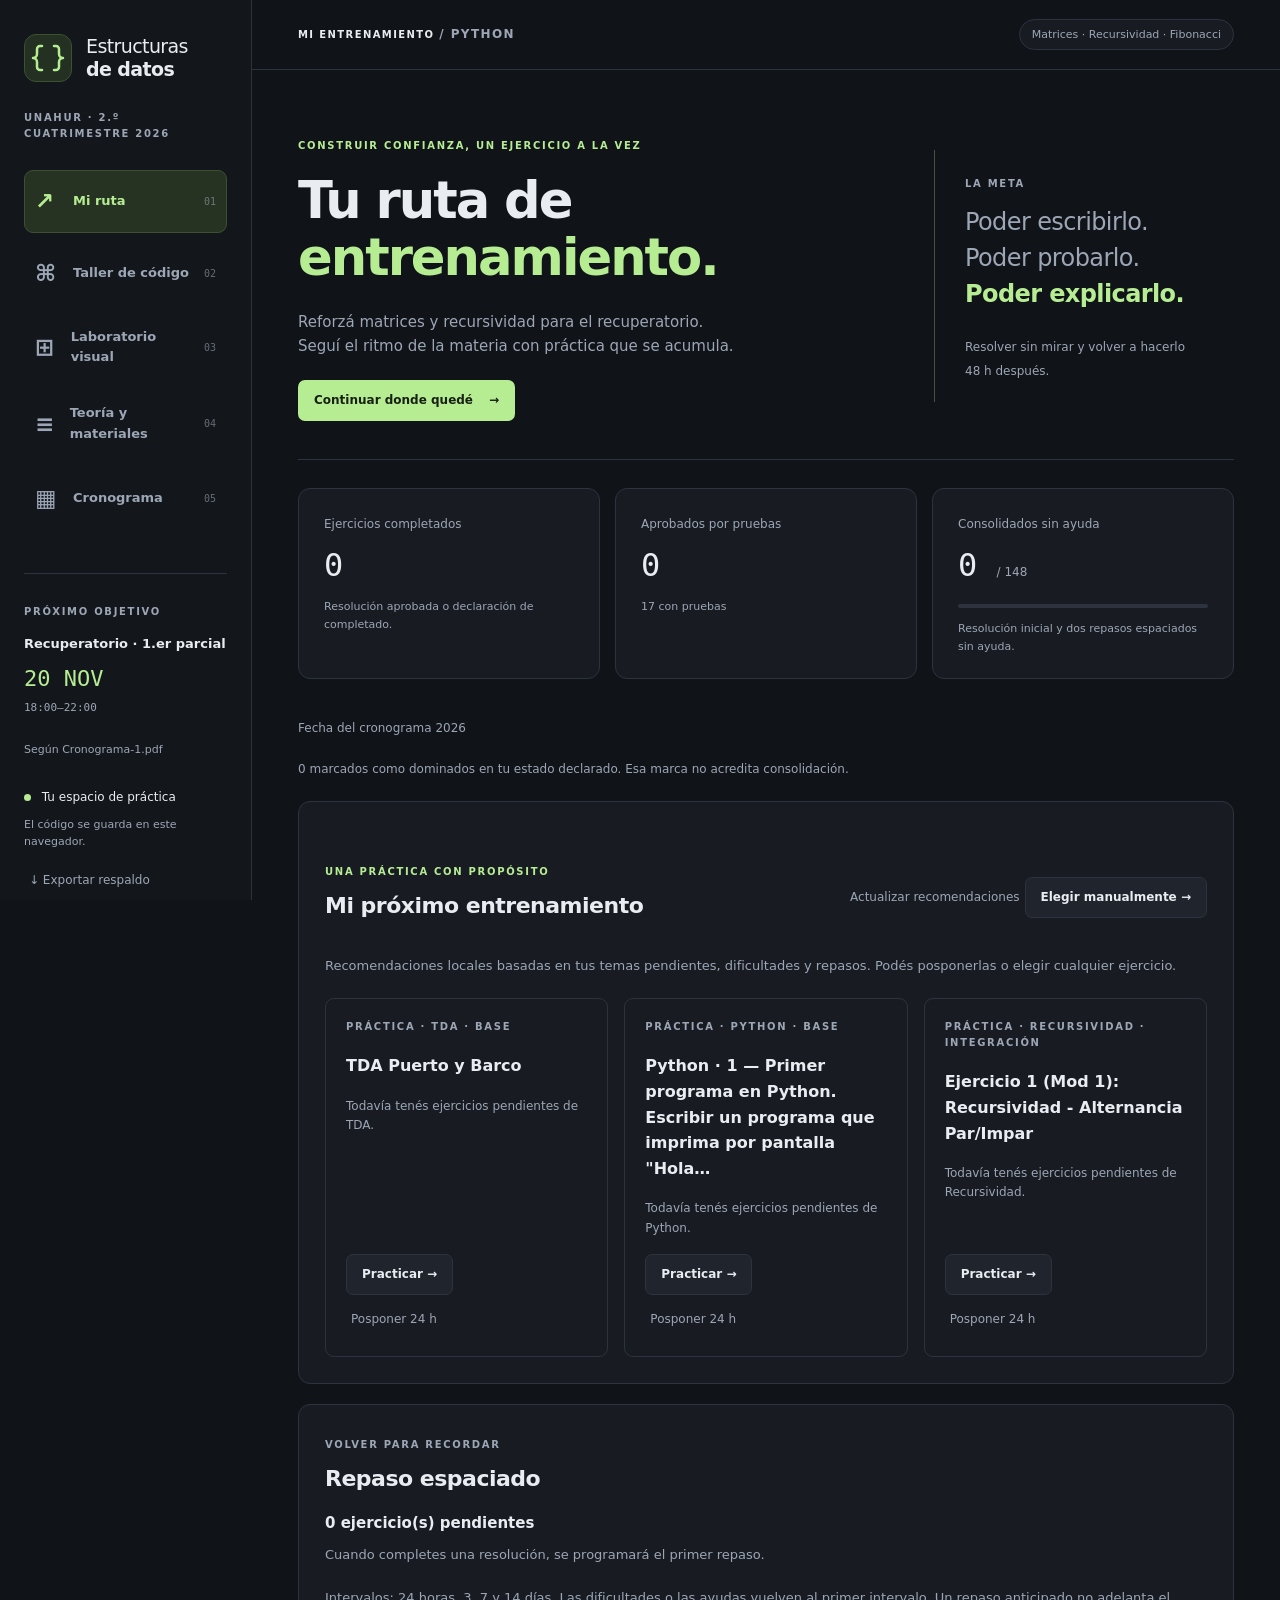
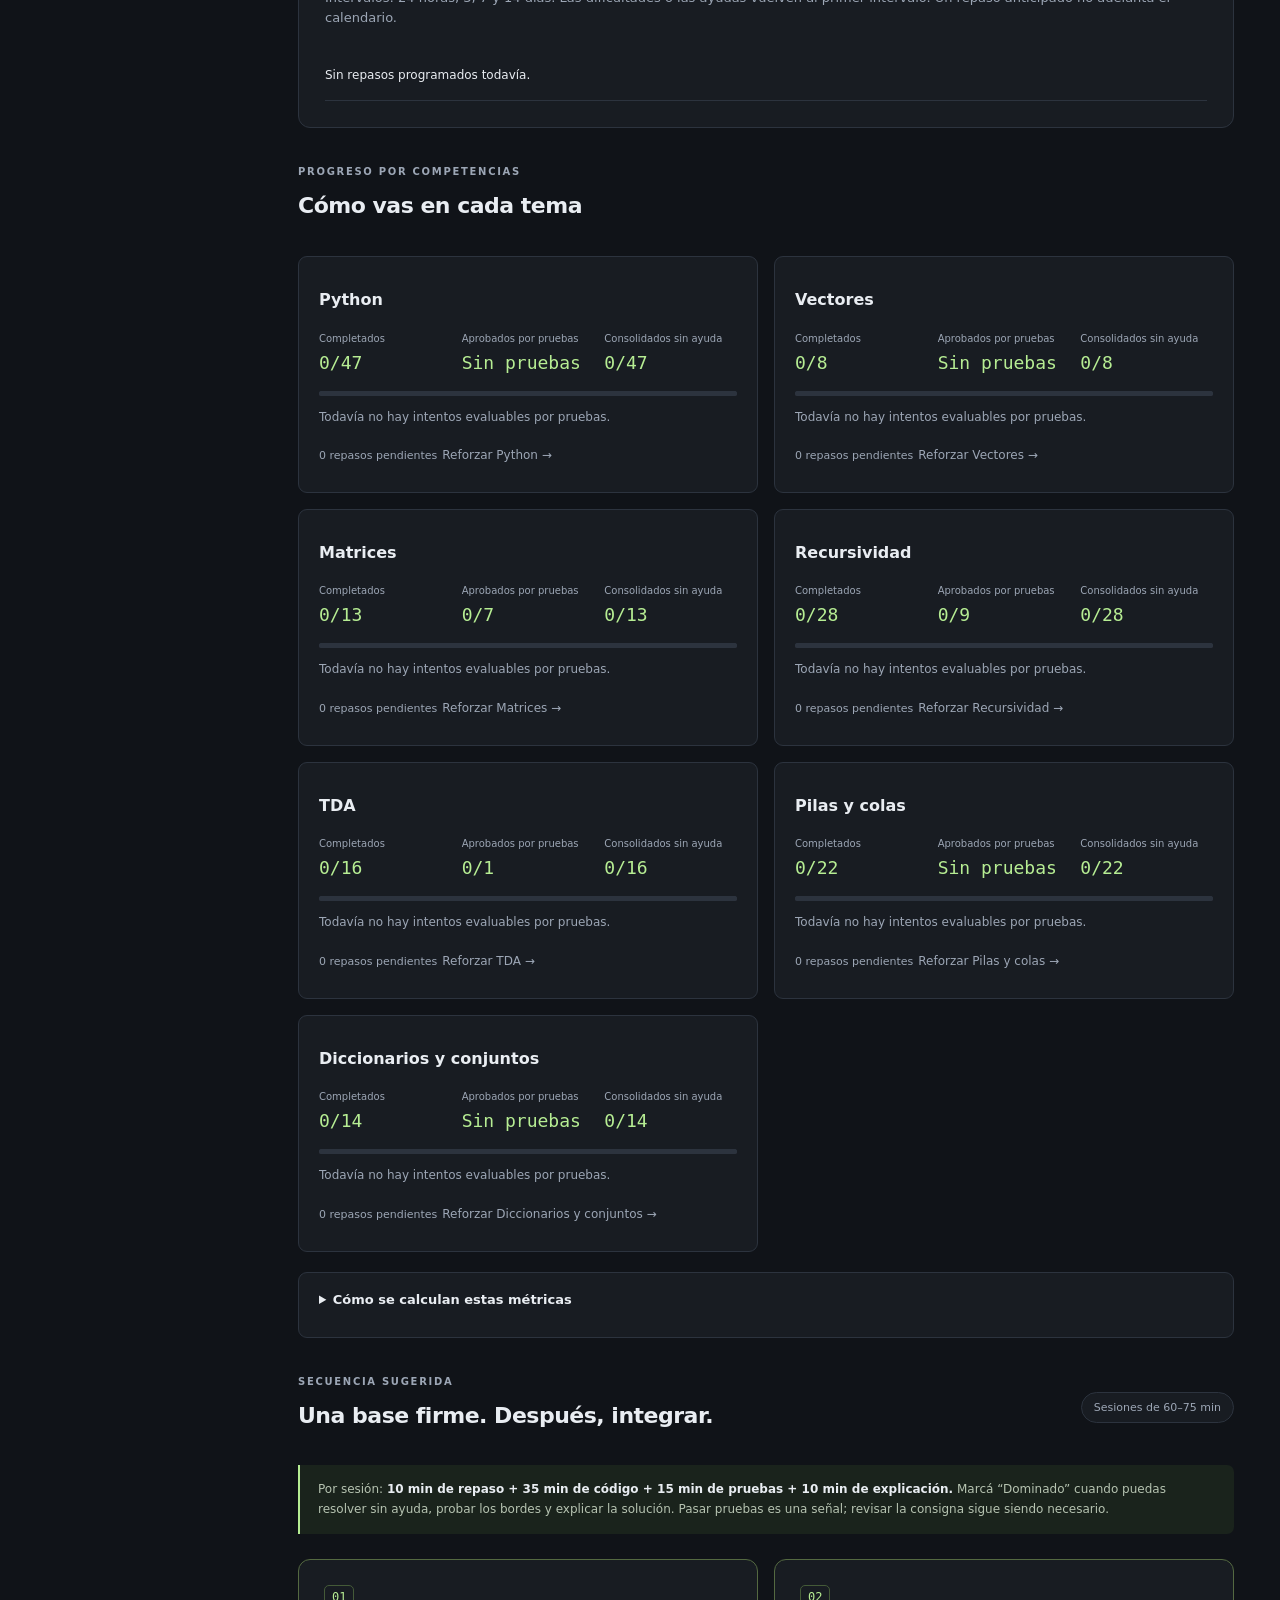
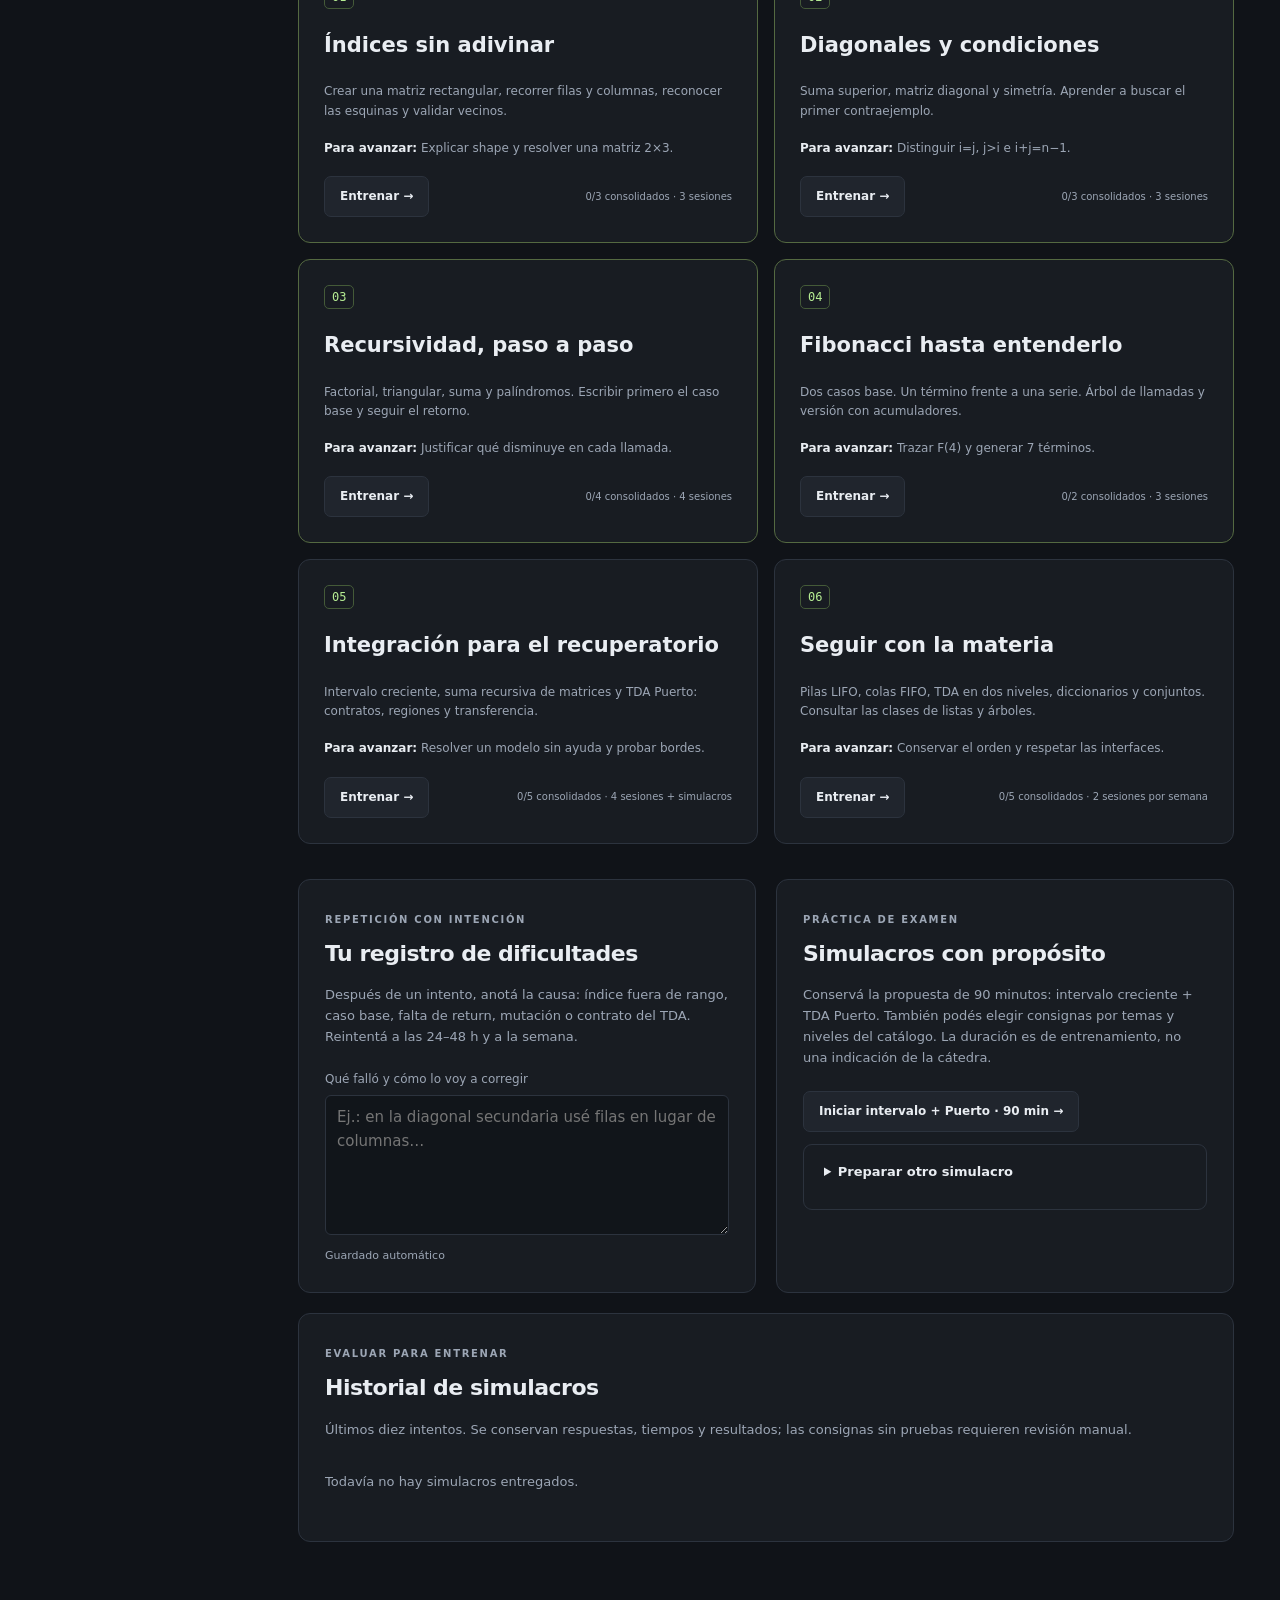
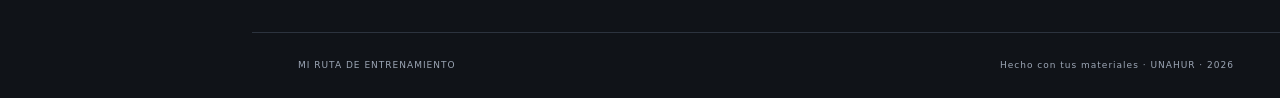
==== commit 930224c0: "Mejora entrenamiento, simulacros y laboratorio visual Implementa corrección por casos, diagnóstico l" ====
--- a/index.html
+++ b/index.html
@@ -5,7 +5,7 @@
 <meta name="color-scheme" content="dark"><title>Mi ruta de entrenamiento · Estructuras de datos</title>
 <link rel="icon" type="image/svg+xml" href="ruta-entrenamiento/logo.svg">
 <link rel="stylesheet" href="ruta-entrenamiento/estilos.css">
-<script defer src="ruta-entrenamiento/datos.js"></script><script defer src="ruta-entrenamiento/app.js"></script>
+<script defer src="ruta-entrenamiento/datos.js"></script><script defer src="ruta-entrenamiento/aprendizaje.js"></script><script defer src="ruta-entrenamiento/aprendizaje-vistas.js"></script><script defer src="ruta-entrenamiento/simulacros.js"></script><script defer src="ruta-entrenamiento/simulacros-vistas.js"></script><script defer src="ruta-entrenamiento/taller.js"></script><script defer src="ruta-entrenamiento/laboratorio.js"></script><script defer src="ruta-entrenamiento/laboratorio-vistas.js"></script><script defer src="ruta-entrenamiento/pedagogia.js"></script><script defer src="ruta-entrenamiento/evaluador.js"></script><script defer src="ruta-entrenamiento/runtime.js"></script><script defer src="ruta-entrenamiento/app.js"></script>
 </head>
 <body>
 <a class="skip" href="#main">Ir al contenido</a>
@@ -20,32 +20,93 @@
   <button data-view="cronograma"><span>▦</span> Cronograma <small>05</small></button>
  </nav>
  <div class="sidebar-goal"><span class="eyebrow">PRÓXIMO OBJETIVO</span><strong>Recuperatorio · 1.er parcial</strong><p>20 NOV <span>18:00–22:00</span></p><small>Según Cronograma-1.pdf</small></div>
- <div class="sidebar-bottom"><span class="dot"></span> Tu espacio de práctica<br><small>El código se guarda en este navegador.</small><button id="export-progress" class="text-button">↓ Exportar respaldo</button><label class="text-button">↑ Importar respaldo<input id="import-progress" type="file" accept="application/json,.json" hidden></label></div>
+ <div class="sidebar-bottom"><span class="dot"></span> Tu espacio de práctica<br><small>El código se guarda en este navegador.</small><button id="export-progress" class="text-button">↓ Exportar respaldo</button><button id="recover-progress" class="text-button" hidden>↓ Rescatar guardado anterior</button><button id="import-backup" class="text-button">↑ Importar respaldo</button><input id="import-progress" type="file" accept="application/json,.json" aria-label="Archivo de respaldo" hidden></div>
 </aside>
 <div class="page">
  <header class="topbar"><span>MI ENTRENAMIENTO <span class="muted">/ PYTHON</span></span><span class="chip">Matrices · Recursividad · Fibonacci</span></header>
- <main id="main">
+ <main id="main" tabindex="-1">
+  <section id="exam-banner" class="exam-banner" aria-label="Simulacro activo" hidden><div><span class="eyebrow">MODO EXAMEN</span><strong id="exam-live-label"></strong><p id="exam-live-status" role="status"></p></div><strong id="mock-time" aria-label="Tiempo restante" aria-live="off">90:00</strong><button id="resume-mock" class="secondary">Continuar simulacro</button><button id="stop-mock" class="danger">Entregar simulacro</button><div id="exam-active-items" class="exam-active-items"></div></section>
   <section id="view-ruta" class="view">
-   <div class="hero"><div><span class="eyebrow accent">CONSTRUIR CONFIANZA, UN EJERCICIO A LA VEZ</span><h1>Tu ruta de<br><span>entrenamiento.</span></h1><p>Reforzá matrices y recursividad para el recuperatorio.<br>Seguí el ritmo de la materia con práctica que se acumula.</p><button id="continue-route" class="primary">Continuar entrenamiento <span>→</span></button></div><div class="hero-note"><span class="eyebrow">LA META</span><p>Poder escribirlo.<br>Poder probarlo.<br><strong>Poder explicarlo.</strong></p><span class="muted">Resolver sin mirar y volver a hacerlo 48 h después.</span></div></div>
-   <div class="stats"><article><span>Ejercicios dominados</span><strong id="mastery-count">0 <small>/ 148</small></strong><div class="progress-track"><div id="mastery-bar"></div></div></article><article><span>Tu foco del recuperatorio</span><strong>3 <small>habilidades</small></strong><p>Índices · casos base · retornos</p></article><article><span>Fecha del recuperatorio</span><strong>20 <small>noviembre</small></strong><p id="countdown">Según el cronograma de la cátedra</p></article></div>
+   <div class="hero"><div><span class="eyebrow accent">CONSTRUIR CONFIANZA, UN EJERCICIO A LA VEZ</span><h1>Tu ruta de<br><span>entrenamiento.</span></h1><p>Reforzá matrices y recursividad para el recuperatorio.<br>Seguí el ritmo de la materia con práctica que se acumula.</p><button id="continue-route" class="primary">Continuar donde quedé <span>→</span></button></div><div class="hero-note"><span class="eyebrow">LA META</span><p>Poder escribirlo.<br>Poder probarlo.<br><strong>Poder explicarlo.</strong></p><span class="muted">Resolver sin mirar y volver a hacerlo 48 h después.</span></div></div>
+   <div class="stats">
+    <article><span>Ejercicios completados</span><strong id="completed-count">0</strong><p>Resolución aprobada o declaración de completado.</p></article>
+    <article><span>Aprobados por pruebas</span><strong id="approved-count">0</strong><p id="approved-total">17 con pruebas</p></article>
+    <article><span>Consolidados sin ayuda</span><strong id="mastery-count">0 <small>/ 148</small></strong><div class="progress-track"><div id="mastery-bar"></div></div><p>Resolución inicial y dos repasos espaciados sin ayuda.</p></article>
+   </div>
+   <p id="countdown" class="muted">Según el cronograma de la cátedra</p>
+   <p id="declared-mastery" class="muted"></p>
+   <section class="panel" aria-labelledby="training-heading"><div class="section-heading"><div><span class="eyebrow accent">UNA PRÁCTICA CON PROPÓSITO</span><h2 id="training-heading">Mi próximo entrenamiento</h2></div><div><button id="refresh-training" class="text-button">Actualizar recomendaciones</button><button id="choose-training" class="secondary">Elegir manualmente →</button></div></div><p>Recomendaciones locales basadas en tus temas pendientes, dificultades y repasos. Podés posponerlas o elegir cualquier ejercicio.</p><div id="training-recommendations" class="training-grid"></div></section>
+   <section class="panel" aria-labelledby="review-heading"><span class="eyebrow">VOLVER PARA RECORDAR</span><h2 id="review-heading">Repaso espaciado</h2><strong id="review-count" role="status" aria-live="polite">0 ejercicios pendientes</strong><p id="next-review"></p><p class="muted">Intervalos: 24 horas, 3, 7 y 14 días. Las dificultades o las ayudas vuelven al primer intervalo. Un repaso anticipado no adelanta el calendario.</p><ul id="review-list" class="review-list"></ul></section>
+   <section aria-labelledby="competencies-heading"><div class="section-heading"><div><span class="eyebrow">PROGRESO POR COMPETENCIAS</span><h2 id="competencies-heading">Cómo vas en cada tema</h2></div></div><div id="competency-grid" class="competency-grid"></div><details><summary>Cómo se calculan estas métricas</summary><div class="prose"><p>Completados: ejercicios con una resolución aprobada o marcados como completados, sobre el total del tema. Aprobados por pruebas: ejercicios que aprobaron todos sus casos alguna vez, sobre los que tienen pruebas incluidas. En temas sin pruebas se indica esa falta de cobertura.</p><p>Consolidados sin ayuda: resolución inicial y dos repasos desde la plantilla, aprobados a partir de sus fechas sin pistas ni referencias. Los repasos exigen trabajo en el editor; reejecutar el borrador principal no avanza el calendario. En ejercicios sin pruebas, esta evidencia corresponde a autoevaluaciones declaradas.</p><p>Rendimiento: intentos aprobados mediante pruebas ÷ intentos evaluables mediante pruebas × 100. Se consideran los últimos 30 registros por ejercicio; se excluyen ejecución libre, autoevaluaciones, cancelaciones y fallos de carga. Los errores frecuentes cuentan intentos, no cada caso fallido. Estas métricas orientan el estudio y no califican un examen.</p></div></details></section>
    <div class="section-heading"><div><span class="eyebrow">SECUENCIA SUGERIDA</span><h2>Una base firme. Después, integrar.</h2></div><span class="chip">Sesiones de 60–75 min</span></div>
    <div class="notice">Por sesión: <strong>10 min de repaso + 35 min de código + 15 min de pruebas + 10 min de explicación.</strong> Marcá “Dominado” cuando puedas resolver sin ayuda, probar los bordes y explicar la solución. Pasar pruebas es una señal; revisar la consigna sigue siendo necesario.</div>
    <div id="route-cards" class="route-grid"></div>
-   <div class="two-columns"><article class="panel"><span class="eyebrow">REPETICIÓN CON INTENCIÓN</span><h2>Tu registro de dificultades</h2><p>Después de un intento, anotá la causa: índice fuera de rango, caso base, falta de return, mutación o contrato del TDA. Reintentá a las 24–48 h y a la semana.</p><label for="learning-log">Qué falló y cómo lo voy a corregir</label><textarea id="learning-log" rows="5" placeholder="Ej.: en la diagonal secundaria usé filas en lugar de columnas…"></textarea><small id="log-save">Guardado automático</small></article><article class="panel"><span class="eyebrow">PRÁCTICA DE EXAMEN</span><h2>Dos ejercicios, sin ayuda</h2><p>Simulacro sugerido de 90 minutos: intervalo creciente + TDA Puerto. Ocultá pistas y soluciones, dejá 15 minutos para probar. El cronograma ubica el segundo parcial el 16/11: prepará el recuperatorio con anticipación.</p><button id="start-mock" class="secondary">Abrir simulacro →</button><div id="mock-control" hidden><strong id="mock-time">90:00</strong><button id="stop-mock" class="text-button">Terminar simulacro</button><p>El tiempo se conserva al cambiar de sección. El simulacro no califica automáticamente.</p></div></article></div>
+   <div class="two-columns"><article class="panel"><span class="eyebrow">REPETICIÓN CON INTENCIÓN</span><h2>Tu registro de dificultades</h2><p>Después de un intento, anotá la causa: índice fuera de rango, caso base, falta de return, mutación o contrato del TDA. Reintentá a las 24–48 h y a la semana.</p><label for="learning-log">Qué falló y cómo lo voy a corregir</label><textarea id="learning-log" rows="5" placeholder="Ej.: en la diagonal secundaria usé filas en lugar de columnas…"></textarea><small id="log-save">Guardado automático</small></article><article class="panel"><span class="eyebrow">PRÁCTICA DE EXAMEN</span><h2>Simulacros con propósito</h2><p>Conservá la propuesta de 90 minutos: intervalo creciente + TDA Puerto. También podés elegir consignas por temas y niveles del catálogo. La duración es de entrenamiento, no una indicación de la cátedra.</p><button id="start-mock" class="secondary">Iniciar intervalo + Puerto · 90 min →</button><div id="mock-control" hidden><p>Hay un intento activo. El temporizador continúa al cambiar de sección; el código se guarda por separado de la práctica.</p></div><details><summary>Preparar otro simulacro</summary><fieldset id="exam-builder"><legend>Elegí de 1 a 6 ejercicios</legend><div class="lab-controls"><label for="exam-topic">Tema<select id="exam-topic"></select></label><label for="exam-level">Nivel del catálogo<select id="exam-level"></select></label></div><p class="muted">Base, Práctica, Integración y Refuerzo son etiquetas existentes; no una dificultad calibrada. Podés combinar temas seleccionando ejercicios antes de cambiar el filtro.</p><label for="exam-minutes">Duración en minutos<input id="exam-minutes" type="number" min="5" max="180" value="90"></label><button id="suggest-exam" class="text-button">Sugerir dos ejercicios con estos filtros</button><p id="exam-selection-count" role="status"></p><div id="exam-choices" class="exam-choices"></div><button id="start-custom-mock" class="secondary" disabled>Iniciar selección →</button></fieldset></details></article></div>
+   <section id="exam-history" class="panel" aria-labelledby="exam-history-heading"><span class="eyebrow">EVALUAR PARA ENTRENAR</span><h2 id="exam-history-heading">Historial de simulacros</h2><p>Últimos diez intentos. Se conservan respuestas, tiempos y resultados; las consignas sin pruebas requieren revisión manual.</p><div id="exam-history-list"></div></section>
+   <section id="exam-results" class="panel prose" aria-label="Resultado del simulacro" hidden><h2 id="exam-result-title"></h2><p id="exam-result-summary" role="status"></p><p id="exam-result-coverage"></p><p id="exam-result-time"></p><p class="muted">Este resultado cubre las pruebas disponibles. No es una nota académica ni verifica todas las restricciones de la consigna. El tiempo por ejercicio se registra mientras el Taller está visible y la ventana tiene foco; el tiempo de Python es una medición distinta.</p><button id="retry-exam-grading" class="secondary" hidden>Reintentar corrección de las mismas respuestas</button><div class="table-wrap"><table><thead><tr><th>Ejercicio</th><th>Resultado</th><th>Tiempo registrado</th></tr></thead><tbody id="exam-result-rows"></tbody></table></div><h3>Fortalezas y aspectos a reforzar</h3><div id="exam-strengths"></div><h3>Práctica posterior</h3><div id="exam-recommendations" class="training-grid"></div><h3>Respuestas y pruebas del intento</h3><div id="exam-result-details"></div></section>
   </section>
   <section id="view-practica" class="view" hidden>
    <div class="section-heading"><div><span class="eyebrow accent">PENSÁ · ESCRIBÍ · PROBÁ</span><h1>Taller de código</h1><p>Una consigna y un archivo Python por ejercicio.</p></div><span id="exercise-count" class="chip"></span></div>
-   <div class="workspace"><aside class="exercise-browser"><label for="exercise-search">Buscar una consigna</label><input id="exercise-search" type="search" placeholder="Fibonacci, matriz, puerto…"><label for="topic-filter">Tema</label><select id="topic-filter"><option value="all">Todos los temas</option><option value="python">Python</option><option value="vector">Vectores</option><option value="matriz">Matrices</option><option value="recursividad">Recursividad</option><option value="tda">TDA</option><option value="pila-cola">Pilas y colas</option><option value="diccionario">Diccionarios y conjuntos</option></select><label for="scope-filter">Objetivo</label><select id="scope-filter"><option value="all">Toda la materia</option><option value="recuperatorio">Recuperatorio del primer parcial</option><option value="materia">Continuidad de la materia</option><option value="mock">Simulacro: intervalo + Puerto</option></select><label for="status-filter">Estado</label><select id="status-filter"><option value="all">Todos los estados</option><option value="pending">Por empezar</option><option value="practicing">Practicando</option><option value="review">Repasar</option><option value="mastered">Dominado</option></select><p id="list-count" class="muted"></p><div id="exercise-list" class="exercise-list"></div></aside>
-   <div id="exercise-detail" class="exercise-detail"><article class="panel statement-panel"><div class="exercise-meta"><span id="exercise-origin" class="eyebrow accent"></span><label>Mi estado <select id="exercise-status"><option value="pending">Por empezar</option><option value="practicing">Practicando</option><option value="review">Repasar</option><option value="mastered">Dominado</option></select></label></div><h2 id="exercise-title"></h2><p id="exercise-source" class="muted"></p><div id="exercise-statement" class="prose"></div><div class="help-actions"><button id="hint-button" class="secondary">Ver pista</button><button id="solution-button" class="secondary">Ver solución explicada</button><button id="notebook-button" class="text-button" hidden>Ver código del notebook</button></div><div id="help-panel" class="help-panel prose" hidden></div></article>
-   <section class="ide" aria-label="Editor de Python"><div class="ide-tab"><span class="python-mark">Py</span><span id="editor-filename">ejercicio.py</span><small id="save-status" role="status">Guardado</small><button id="download-code" class="text-button">↓ .py</button></div><div class="editor-toolbar"><button id="run-code" class="primary">▶ Ejecutar</button><button id="test-code" class="secondary">✓ Probar casos</button><button id="stop-code" class="danger" disabled>■ Detener</button><button id="load-helpers" class="secondary" hidden>Incorporar TDA auxiliares</button><button id="reset-code" class="text-button">Restablecer plantilla</button><span id="runtime-status" class="muted">Python listo para cargar</span></div><div class="code-area"><pre id="line-numbers" aria-hidden="true">1</pre><div class="code-layer"><pre id="code-highlight" aria-hidden="true"><code></code></pre><textarea id="code-editor" spellcheck="false" autocapitalize="off" autocomplete="off" autocorrect="off" aria-label="Código Python del ejercicio" wrap="off"></textarea></div></div><div class="editor-footer"><span id="cursor-position">Ln 1, Col 1</span><span>Python · 4 espacios · Ctrl/⌘ + Enter: ejecutar · Esc: salir del editor</span></div><div class="console-header"><strong>CONSOLA</strong><button id="clear-console" class="text-button">Limpiar</button></div><pre id="console-output" role="log" aria-live="polite">Escribí tu solución. Agregá print(...) para ver resultados.</pre><label class="stdin-label" for="stdin-input">Entradas para input() · una respuesta por línea</label><textarea id="stdin-input" rows="2" placeholder="7&#10;otra respuesta"></textarea><small class="runtime-note">La primera ejecución descarga Python desde internet. El editor, las consignas y el guardado funcionan sin conexión. Los programas corren en una tarea separada que podés detener. La salida de gráficos no se muestra en esta consola.</small></section>
+   <div class="workshop-controls" aria-label="Navegación y distribución del Taller">
+    <button id="previous-exercise" class="secondary">← Ejercicio anterior</button><button id="next-exercise" class="secondary">Ejercicio siguiente →</button><span id="exercise-position" role="status"></span>
+    <button id="jump-editor" class="secondary">Ir al editor ↓</button><button id="toggle-catalog" class="text-button" aria-controls="exercise-browser" aria-expanded="true">Ocultar catálogo</button>
+    <label for="workshop-layout">Distribución<select id="workshop-layout"><option value="stacked">Consigna arriba del editor</option><option value="split">Consigna junto al editor (pantalla amplia)</option></select></label>
+   </div><div id="workshop-workspace" class="workspace"><aside id="exercise-browser" class="exercise-browser"><div class="filter-field"><label for="exercise-search">Buscar una consigna</label><input id="exercise-search" type="search" placeholder="Fibonacci, matriz, puerto…"></div><div class="filter-field"><label for="topic-filter">Tema</label><select id="topic-filter"><option value="all">Todos los temas</option><option value="python">Python</option><option value="vector">Vectores</option><option value="matriz">Matrices</option><option value="recursividad">Recursividad</option><option value="tda">TDA</option><option value="pila-cola">Pilas y colas</option><option value="diccionario">Diccionarios y conjuntos</option></select></div><div class="filter-field"><label for="scope-filter">Objetivo</label><select id="scope-filter"><option value="all">Toda la materia</option><option value="recuperatorio">Recuperatorio del primer parcial</option><option value="materia">Continuidad de la materia</option><option value="mock">Ejercicios del simulacro</option></select></div><div class="filter-field"><label for="status-filter">Estado</label><select id="status-filter"><option value="all">Todos los estados</option><option value="pending">Por empezar</option><option value="practicing">Practicando</option><option value="review">Repasar</option><option value="mastered">Dominado (declarado)</option></select></div><div class="filter-field"><label for="level-filter">Nivel del catálogo</label><select id="level-filter"><option value="all">Todos los niveles</option><option value="Base">Base</option><option value="Práctica">Práctica</option><option value="Integración">Integración</option><option value="Refuerzo">Refuerzo</option></select></div><div class="filter-field"><label for="tests-filter">Pruebas disponibles</label><select id="tests-filter"><option value="all">Todas las consignas</option><option value="yes">Con pruebas incluidas</option><option value="no">Sin pruebas incluidas</option></select></div><button id="clear-filters" class="text-button">Limpiar filtros</button><p id="list-count" class="muted"></p><div id="exercise-list" class="exercise-list"></div></aside>
+   <div id="exercise-detail" class="exercise-detail"><article class="panel statement-panel"><div class="exercise-meta"><span id="exercise-origin" class="eyebrow accent"></span><label>Mi estado declarado <select id="exercise-status"><option value="pending">Por empezar</option><option value="practicing">Practicando</option><option value="review">Repasar</option><option value="mastered">Dominado (declarado)</option></select></label></div><h2 id="exercise-title" tabindex="-1"></h2><p id="exercise-source" class="muted"></p><div id="exercise-statement" class="prose"></div><section id="exercise-learning-panel" class="exercise-learning" aria-label="Progreso de este ejercicio"><p id="learning-state" role="status"></p><label class="checkbox-label"><input id="exercise-completed" type="checkbox"> Lo doy por completado</label><div class="help-actions"><button id="start-review" class="secondary">Iniciar repaso sin borrador</button><button id="return-draft" class="text-button" hidden>Volver al borrador principal</button></div><p id="review-session" class="notice" hidden></p><div id="self-assessment" hidden><p class="muted">Esta consigna no tiene pruebas incluidas. Registrá una autoevaluación después de revisar el contrato y tus propios casos; no se cuenta como aprobación automática.</p><label for="self-result">Resultado de mi revisión</label><select id="self-result"><option value="">Elegir resultado…</option><option value="independent">Lo resolví sin ayuda</option><option value="helped">Lo resolví con ayuda</option><option value="retry">Necesito volver a intentarlo</option></select><button id="register-self-result" class="secondary">Registrar autoevaluación</button></div><details><summary>Historial de intentos de este ejercicio</summary><p class="muted">Últimos 30 registros. La ejecución libre no evalúa el contrato.</p><div class="table-wrap"><table><thead><tr><th>Fecha</th><th>Tipo</th><th>Resultado</th><th>Ayudas</th><th>Tiempo Python</th></tr></thead><tbody id="attempt-history"></tbody></table></div></details></section><div class="help-actions"><button id="hint-button" class="secondary">Ver pista</button><button id="solution-button" class="secondary">Ver solución explicada</button><button id="notebook-button" class="text-button" hidden>Ver código del notebook</button></div><small id="hint-usage" role="status"></small><button id="fresh-attempt" class="text-button">Comenzar intento sin ayuda</button><section id="hints-panel" class="help-panel prose" aria-label="Pistas progresivas" hidden><div id="hints-content"></div><button id="next-hint" class="secondary">Abrir siguiente nivel</button><button id="hide-hints" class="text-button">Ocultar pistas</button><button id="original-hint" class="text-button" hidden>Consultar pista anterior (puede contener código)</button><p id="original-hint-content" hidden></p></section><button id="hide-help" class="text-button" hidden>Ocultar referencia</button><div id="help-panel" class="help-panel prose" hidden></div><details id="notebook-examples" hidden><summary>Ejemplos originales del práctico</summary><p class="muted">Código y comentarios del notebook para consultar mientras escribís.</p><div id="notebook-examples-content" class="prose"></div></details></article>
+   <section class="ide" aria-label="Editor de Python"><div class="ide-tab"><span class="python-mark">Py</span><span id="editor-filename">ejercicio.py</span><small id="save-status" role="status">Guardado</small><button id="download-code" class="text-button">↓ .py</button></div><div class="editor-toolbar"><button id="run-code" class="primary">▶ Ejecutar</button><button id="test-code" class="secondary">✓ Probar casos</button><button id="stop-code" class="danger" disabled>■ Detener</button><button id="load-helpers" class="secondary" hidden>Incorporar TDA auxiliares</button><button id="add-notebook-code" class="secondary" hidden>Agregar código original</button><button id="reset-code" class="text-button">Restablecer código inicial</button><span id="runtime-status" class="muted">Python listo para cargar</span></div><div class="code-area"><pre id="line-numbers" aria-hidden="true">1</pre><div class="code-layer"><pre id="code-highlight" aria-hidden="true"><code></code></pre><textarea id="code-editor" spellcheck="false" autocapitalize="off" autocomplete="off" autocorrect="off" aria-label="Código Python del ejercicio" aria-describedby="editor-shortcuts" wrap="off"></textarea></div></div><div class="editor-footer"><span id="cursor-position">Ln 1, Col 1</span><span id="editor-shortcuts">Python · 4 espacios · Ctrl/⌘ + Enter: ejecutar · Ctrl/⌘ + Shift + Enter: probar casos · Esc y Tab: salir del editor</span></div><div class="console-header"><strong>CONSOLA</strong><button id="clear-console" class="text-button">Limpiar</button></div><pre id="console-output" role="log" aria-live="polite">Escribí tu solución. Agregá print(...) para ver resultados.</pre><section id="test-results" class="test-results" aria-label="Resultados de la ejecución" hidden><p id="test-summary" role="status" aria-live="polite"></p><small id="execution-time"></small><p id="result-guidance"></p><p id="report-stale" class="notice" hidden>El código o las entradas cambiaron después de esta ejecución. Estos resultados y el diagnóstico corresponden a la versión ejecutada.</p><div id="test-cases"></div></section><div class="diagnosis-actions"><button id="explain-error" class="secondary" disabled>Explicame mi error</button></div><section id="diagnosis-panel" class="help-panel prose" aria-label="Diagnóstico local" hidden><h3>Qué podés revisar</h3><p class="muted">Orientación basada en reglas locales; las causas sugeridas no son certezas.</p><div id="diagnosis-content"></div><button id="hide-diagnosis" class="text-button">Ocultar diagnóstico</button></section><label class="stdin-label" for="stdin-input">Entradas para input() · una respuesta por línea</label><textarea id="stdin-input" rows="2" placeholder="7&#10;otra respuesta"></textarea><small class="runtime-note">La primera ejecución descarga Python desde internet. El editor, las consignas y el guardado funcionan sin conexión. Los programas corren en una tarea separada que podés detener. La salida de gráficos no se muestra en esta consola.</small></section>
    <article class="panel notes-panel"><label for="exercise-notes">Mi razonamiento y mis casos de prueba</label><textarea id="exercise-notes" rows="3" placeholder="Qué recibe / qué devuelve / caso mínimo / qué reduce / resultado esperado…"></textarea><small>Guardado junto al ejercicio. No se comparte con otras personas.</small></article></div></div>
   </section>
-  <section id="view-laboratorio" class="view" hidden><span class="eyebrow accent">VER PARA ENTENDER</span><h1>Laboratorio visual</h1><p>Experimentá con los índices y seguí los retornos antes de escribir código.</p><div class="two-columns labs"><article class="panel"><h2>El mapa de una matriz</h2><p>Hacé clic en una celda. Recordá: primero fila, después columna.</p><div class="lab-controls"><label>Forma<select id="matrix-shape"><option value="3,4">3 × 4 · rectangular</option><option value="3,3">3 × 3 · cuadrada</option><option value="1,1">1 × 1 · mínima</option></select></label><label>Región<select id="matrix-mode"><option value="all">Todas las celdas</option><option value="principal">Diagonal principal</option><option value="secondary">Diagonal secundaria</option><option value="upper">Triángulo superior</option><option value="neighbors">Vecinos ortogonales</option></select></label></div><div id="matrix-grid" class="matrix-grid"></div><p id="matrix-explanation" class="notice"></p><pre id="matrix-code"></pre><button id="matrix-practice" class="text-button">Practicar matrices →</button></article><article class="panel"><h2>Fibonacci: llamadas y retornos</h2><p>F(0)=0, F(1)=1. Para n≥2, F(n)=F(n−1)+F(n−2).</p><label for="fib-n">Índice n: <strong id="fib-n-label">4</strong></label><input id="fib-n" type="range" min="0" max="7" value="4"><div id="fib-values" class="fib-values"></div><div class="lab-controls"><button id="fib-prev" class="secondary">← Anterior</button><button id="fib-next" class="primary">Siguiente paso →</button><button id="fib-reset" class="text-button">Reiniciar</button></div><p id="fib-summary" class="notice"></p><div id="fib-trace" class="trace" aria-live="polite"></div><p class="muted">Una llamada espera a sus hijos antes de retornar. La versión ingenua repite subproblemas: tiempo exponencial y profundidad O(n). Los acumuladores reducen el trabajo a O(n); Python conserva las llamadas en la pila.</p><button id="fib-practice" class="text-button">Practicar Fibonacci →</button></article></div><article class="panel"><h2>Recursividad: bajar y volver</h2><p>Una llamada devuelve un resultado, no solo ejecuta la siguiente. Seguí la suma de [2, 3, 4].</p><div class="lab-controls"><button id="sum-next" class="primary">Siguiente paso →</button><button id="sum-reset" class="text-button">Reiniciar</button></div><div id="sum-trace" class="trace"></div><pre>def suma_recursiva(v):
+  <section id="view-laboratorio" class="view" hidden>
+   <span class="eyebrow accent">VER PARA ENTENDER</span><h1>Laboratorio visual</h1>
+   <p class="notice">Simulaciones controladas con datos pequeños. No ejecutan ni representan una traza de tu código Python. Podés avanzar, retroceder y comparar con tus pruebas en el Taller.</p>
+   <div class="two-columns labs">
+    <article class="panel"><h2>Matrices: índices y recorridos</h2><p>Primero fila, después columna. Los índices empiezan en cero.</p>
+     <div class="lab-controls"><label for="matrix-shape">Forma<select id="matrix-shape"><option value="3,4">3 × 4 · rectangular</option><option value="3,3">3 × 3 · cuadrada</option><option value="1,1">1 × 1 · mínima</option><option value="0,3">0 × 3 · vacía</option></select></label>
+      <label for="matrix-mode">Región<select id="matrix-mode"><option value="all">Todas las celdas</option><option value="principal">Diagonal principal</option><option value="secondary">Diagonal secundaria</option><option value="upper">Triángulo superior</option><option value="neighbors">Vecinos ortogonales</option></select></label>
+      <label for="matrix-order">Orden<select id="matrix-order"><option value="rows">Por filas</option><option value="columns">Por columnas</option></select></label></div>
+     <p id="matrix-keyboard" class="muted">Tab entra a la matriz; flechas cambian la celda de referencia. Inicio/Fin van a los extremos de la fila; Ctrl + Inicio/Fin, a los de la matriz. Cambiar celda, región u orden reinicia el recorrido. ✓ indica visitada; el borde punteado marca el paso actual.</p>
+     <div id="matrix-grid" class="matrix-grid" role="group" aria-label="Celdas de la matriz" aria-describedby="matrix-keyboard"></div>
+     <div class="lab-controls"><button id="matrix-prev" class="secondary">← Anterior</button><button id="matrix-next" class="primary">Siguiente celda →</button><button id="matrix-reset" class="text-button">Reiniciar recorrido</button></div>
+     <p id="matrix-progress" role="status"></p><p id="matrix-explanation" class="notice"></p><details><summary>Ejemplo del recorrido en Python</summary><pre id="matrix-code"></pre></details><button id="matrix-practice" class="text-button">Practicar matrices →</button>
+    </article>
+    <article class="panel"><h2>Recursividad: llamadas y retornos</h2>
+     <label for="recursion-kind">Simulación<select id="recursion-kind"><option value="fibonacci">Fibonacci</option><option value="factorial">Factorial</option></select></label><p id="recursion-contract"></p>
+     <label for="fib-n">Índice n: <strong id="fib-n-label">4</strong></label><input id="fib-n" type="range" min="0" max="7" value="4"><div id="fib-values" class="fib-values"></div>
+     <div class="lab-controls"><button id="fib-prev" class="secondary">← Anterior</button><button id="fib-next" class="primary">Siguiente paso →</button><button id="fib-reset" class="text-button">Reiniciar</button></div>
+     <p id="fib-summary" class="notice" role="status"></p><h3>Pila de llamadas · cima arriba</h3><div id="fib-stack" class="call-stack"></div><details><summary>Eventos hasta el paso actual</summary><div id="fib-trace" class="trace"></div></details>
+     <p class="muted">Una llamada espera a sus hijos antes de retornar. Fibonacci ingenuo tiene tiempo exponencial y profundidad O(n); factorial tiene tiempo y profundidad O(n). Python conserva las llamadas en la pila.</p><button id="fib-practice" class="text-button">Practicar Fibonacci →</button>
+    </article>
+   </div>
+   <article class="panel"><h2>Suma recursiva: bajar y volver</h2><p>Una llamada devuelve un resultado. La suma del vector vacío es 0.</p>
+    <label for="sum-input">Hasta ocho enteros separados por comas (−1000 a 1000). Vacío para el caso base.</label><input id="sum-input" value="2, 3, 4" aria-describedby="sum-error"><button id="sum-apply" class="secondary">Aplicar vector</button><p id="sum-error" role="status"></p>
+    <div class="lab-controls"><button id="sum-prev" class="secondary">← Anterior</button><button id="sum-next" class="primary">Siguiente paso →</button><button id="sum-reset" class="text-button">Reiniciar</button></div>
+    <p id="sum-summary" class="notice" role="status"></p><h3>Pila de llamadas · cima arriba</h3><div id="sum-stack" class="call-stack"></div><details><summary>Eventos hasta el paso actual</summary><div id="sum-trace" class="trace"></div></details><details><summary>Ejemplo en Python</summary><pre>def suma_recursiva(v):
     if len(v) == 0:
         return 0
-    return v[0] + suma_recursiva(v[1:])</pre></article></section>
-  <section id="view-teoria" class="view" hidden><span class="eyebrow accent">TUS FUENTES, EN UN MISMO LUGAR</span><h1>Teoría y materiales</h1><p>Apuntes de la guía original, nuevos conceptos y archivos de cátedra. Cada práctico conserva sus consignas.</p><div id="new-theory" class="theory-grid"></div><div class="section-heading"><h2>Teoría y método de la guía original</h2><span class="chip">Contenido conservado</span></div><div id="original-theory"></div><h2>Biblioteca de la materia</h2><p>Los PDFs y documentos tienen una lectura de texto integrada. Los notebooks incluyen el contexto y los ejemplos del archivo; también podés abrir o descargar el original.</p><div id="materials" class="materials"></div></section>
-  <section id="view-cronograma" class="view" hidden><span class="eyebrow accent">EL CALENDARIO DE LA MATERIA</span><h1>Entrenar con tiempo</h1><p>Fechas tomadas de <a href="Cronograma-1.pdf" target="_blank" rel="noopener">Cronograma-1.pdf ↗</a>. Horario: lunes y viernes, de 18:00 a 22:00.</p><div class="milestones"><article class="panel"><span>Segundo parcial</span><strong>16 NOV</strong><small>Lunes · repaso general el 13/11</small></article><article class="panel featured"><span>Recuperatorio del primer parcial</span><strong>20 NOV</strong><small>Viernes · tu objetivo de recuperación</small></article><article class="panel"><span>Recuperatorio del segundo parcial</span><strong>27 NOV</strong><small>Viernes</small></article></div><h2>Plan sugerido para llegar al 20/11</h2><p>Este plan es una propuesta de entrenamiento. Las clases y evaluaciones de la tabla siguiente son las del cronograma oficial.</p><div id="weekly-plan" class="weekly-plan"></div><h2>Cronograma completo</h2><div class="table-wrap"><table><thead><tr><th>Semana</th><th>Fecha</th><th>Clase o evaluación</th></tr></thead><tbody id="schedule-body"></tbody></table></div><div class="notice">Listas y árboles figuran en el cronograma. Todavía no hay apuntes específicos de esos temas en la carpeta: la ruta marca su lugar en el plan y permite incorporar los próximos materiales.</div></section>
+    return v[0] + suma_recursiva(v[1:])</pre></details><button id="sum-practice" class="text-button">Practicar suma recursiva →</button>
+   </article>
+   <div class="two-columns labs">
+    <article class="panel"><h2>Pilas y colas</h2><p>Pila: último en entrar, primero en salir. Cola: primero en entrar, primero en salir. Las consultas conservan el contenido.</p>
+     <label for="sequence-kind">Estructura<select id="sequence-kind"><option value="stack">Pila · LIFO</option><option value="queue">Cola · FIFO</option></select></label>
+     <label for="sequence-input">Valor entero (−1000 a 1000)</label><input id="sequence-input" type="number" min="-1000" max="1000" step="1" value="10">
+     <div class="lab-controls"><button id="sequence-insert" class="primary">push · insertar</button><button id="sequence-remove" class="secondary">pop · extraer</button><button id="sequence-peek" class="secondary">top · consultar</button><button id="sequence-reset" class="text-button">Vaciar simulación</button></div>
+     <p id="sequence-status" role="status"></p><div id="sequence-values" class="sequence-values"></div><p class="muted">Máximo ocho elementos. Cambiar estructura inicia una simulación vacía.</p><details><summary>Últimas doce operaciones</summary><ol id="sequence-history" class="lab-history"></ol></details><button id="sequence-practice" class="text-button">Practicar este TDA →</button>
+    </article>
+    <article class="panel"><h2>Diccionarios y conjuntos</h2><label for="collection-kind">Contrato<select id="collection-kind"><option value="tda-map">TDA Diccionario · TP6</option><option value="dict">dict nativo de Python</option><option value="set">set nativo de Python</option></select></label><p id="collection-contract"></p>
+     <label id="collection-key-label" for="collection-key">Clave (texto)</label><input id="collection-key" maxlength="40" value="a"><div id="collection-value-field"><label for="collection-value">Valor (texto)</label><input id="collection-value" maxlength="40" value="1"></div>
+     <div class="lab-controls"><button id="collection-insert" class="primary">insert · insertar</button><button id="collection-assign" class="secondary">d[k]=v · reemplazar</button><button id="collection-find" class="secondary">get · buscar</button><button id="collection-remove" class="secondary">remove · eliminar</button><button id="collection-reset" class="text-button">Vaciar simulación</button></div>
+     <p id="collection-status" role="status"></p><div id="collection-values" class="collection-values"></div><p class="muted">Cambiar contrato inicia una simulación vacía. Se utilizan claves, elementos y valores de texto.</p><details><summary>Últimas doce operaciones</summary><ol id="collection-history" class="lab-history"></ol></details><button id="collection-practice" class="text-button">Practicar diccionarios/conjuntos →</button>
+    </article>
+   </div>
+  </section>
+  <section id="view-teoria" class="view" hidden><span class="eyebrow accent">TUS FUENTES, EN UN MISMO LUGAR</span><h1>Teoría y materiales</h1><p>Apuntes de la guía original, nuevos conceptos y archivos de cátedra. Cada práctico conserva sus consignas.</p><article id="pdf-reader" class="panel pdf-reader" aria-labelledby="pdf-reader-heading">
+    <span class="eyebrow accent">APUNTES DE CÁTEDRA</span><h2 id="pdf-reader-heading">Leer la teoría en PDF</h2><p>Consultá las páginas originales con sus figuras, fórmulas y ejemplos, sin salir de la guía.</p>
+    <div class="pdf-reader-controls"><label for="pdf-select">Elegí un apunte<select id="pdf-select"></select></label><div class="material-actions"><a id="pdf-open" target="_blank" rel="noopener">Abrir original ↗</a><a id="pdf-download" download>↓ Descargar PDF</a></div></div>
+    <h3 id="pdf-title"></h3><iframe id="pdf-frame" class="pdf-frame" title="Contenido del PDF"></iframe>
+    <p class="muted">Si el navegador no muestra el PDF integrado, podés leer su transcripción debajo o abrir el original.</p>
+    <details id="pdf-transcription"><summary>Leer transcripción de texto</summary><pre id="pdf-text"></pre></details>
+   </article><div id="new-theory" class="theory-grid"></div><div class="section-heading"><h2>Teoría y método de la guía original</h2><span class="chip">Contenido conservado</span></div><div id="original-theory"></div><h2>Biblioteca de la materia</h2><p>Leé los PDF en el visor de arriba o consultá su transcripción de texto. Los notebooks conservan el contexto y todos sus ejemplos de código; también podés abrir o descargar el original.</p><div id="materials" class="materials"></div></section>
+  <section id="view-cronograma" class="view" hidden><span class="eyebrow accent">EL CALENDARIO DE LA MATERIA</span><h1>Entrenar con tiempo</h1><p>Fechas tomadas de <a href="Cronograma-1.pdf" data-pdf="Cronograma-1.pdf">Cronograma-1.pdf</a>. Horario: lunes y viernes, de 18:00 a 22:00.</p><div class="milestones"><article class="panel"><span>Segundo parcial</span><strong>16 NOV</strong><small>Lunes · repaso general el 13/11</small></article><article class="panel featured"><span>Recuperatorio del primer parcial</span><strong>20 NOV</strong><small>Viernes · tu objetivo de recuperación</small></article><article class="panel"><span>Recuperatorio del segundo parcial</span><strong>27 NOV</strong><small>Viernes</small></article></div><h2>Plan sugerido para llegar al 20/11</h2><p>Este plan es una propuesta de entrenamiento. Las clases y evaluaciones de la tabla siguiente son las del cronograma oficial.</p><div id="weekly-plan" class="weekly-plan"></div><h2>Cronograma completo</h2><div class="table-wrap"><table><thead><tr><th>Semana</th><th>Fecha</th><th>Clase o evaluación</th></tr></thead><tbody id="schedule-body"></tbody></table></div><div class="notice">Listas y árboles figuran en el cronograma. Todavía no hay apuntes específicos de esos temas en la carpeta: la ruta marca su lugar en el plan y permite incorporar los próximos materiales.</div></section>
  </main><footer>MI RUTA DE ENTRENAMIENTO <span>Hecho con tus materiales · UNAHUR · 2026</span></footer>
-</div><div id="toast" role="status" hidden></div><dialog id="reset-dialog"><h2>Restablecer este ejercicio</h2><p>Se reemplazará tu código por la plantilla inicial. Tus notas y tu estado se conservan.</p><button id="cancel-reset" class="secondary">Cancelar</button><button id="confirm-reset" class="danger">Restablecer código</button></dialog>
+</div><div id="toast" role="status" hidden></div><dialog id="reset-dialog"><h2>Restablecer este ejercicio</h2><p id="reset-explanation">Se reemplazará tu código por los ejemplos originales de este ejercicio, o por la plantilla si la celda original estaba vacía. Tus notas y tu estado se conservan.</p><button id="cancel-reset" class="secondary">Cancelar</button><button id="confirm-reset" class="danger">Restablecer código</button></dialog>
 </body></html>
--- a/ruta-entrenamiento/estilos.css
+++ b/ruta-entrenamiento/estilos.css
@@ -1,3 +1,14 @@
 :root{--bg:#101318;--surface:#181c22;--raised:#20252d;--line:#2c333e;--text:#e9edf2;--muted:#9ca6b5;--green:#b6ed93;--blue:#a3c9f8;--orange:#f4bf84;--mono:'DejaVu Sans Mono',Consolas,monospace;color-scheme:dark}*{box-sizing:border-box}body{margin:0;background:var(--bg);color:var(--text);font:15px/1.6 system-ui,-apple-system,'Segoe UI',sans-serif}button,input,textarea,select{font:inherit}button,a,label.text-button{touch-action:manipulation}button{cursor:pointer}button:disabled{opacity:.45;cursor:default}button:focus-visible,a:focus-visible,input:focus-visible,select:focus-visible,textarea:focus-visible{outline:2px solid var(--green);outline-offset:3px}a{color:var(--green);text-decoration:none}a:hover{text-decoration:underline}[hidden]{display:none!important}.skip{position:absolute;left:20px;top:-80px;z-index:50;background:var(--green);color:var(--bg);padding:12px}.skip:focus{top:10px}.sidebar{position:fixed;inset:0 auto 0 0;width:252px;border-right:1px solid var(--line);padding:34px 24px;display:flex;flex-direction:column;gap:28px;background:#13171c;overflow-y:auto}.brand{display:flex;align-items:center;gap:14px;color:var(--text);font-size:19px;line-height:1.2;letter-spacing:-.6px}.brand:hover{text-decoration:none}.brand-icon{display:block;flex-shrink:0;width:48px;height:48px}.eyebrow{font-size:10px;letter-spacing:1.7px;font-weight:700;color:var(--muted);text-transform:uppercase}.accent{color:var(--green)}nav{display:grid;gap:9px}nav button{display:flex;align-items:center;gap:12px;background:none;border:1px solid transparent;color:var(--muted);text-align:left;padding:12px 10px;border-radius:9px;font-weight:550;font-size:13px}nav button>span{font-size:23px;width:26px}nav small{margin-left:auto;opacity:.6;font:10px var(--mono)}nav button.active{background:#263322;border-color:#3d5132;color:var(--green)}nav button:hover{color:var(--text);background:var(--raised)}.sidebar-goal{margin-top:15px;border-top:1px solid var(--line);padding-top:24px}.sidebar-goal strong{display:block;font-size:13px;margin:12px 0}.sidebar-goal p{font:22px var(--mono);color:var(--green)}.sidebar-goal p span{display:block;font-size:11px;margin-top:10px;color:var(--muted)}small{font-size:11px;color:var(--muted)}.sidebar-bottom{margin-top:auto;font-size:12px}.sidebar-bottom small{display:block;margin:8px 0}.dot{display:inline-block;width:7px;height:7px;background:var(--green);border-radius:50%;margin-right:7px}.page{margin-left:252px}.topbar{height:70px;padding:0 46px;border-bottom:1px solid var(--line);display:flex;align-items:center;justify-content:space-between;font-size:10px;font-weight:700;letter-spacing:1.4px}.muted{color:var(--muted);font-size:12px}.chip{display:inline-block;border:1px solid var(--line);background:var(--surface);padding:6px 12px;border-radius:25px;font-size:11px;color:var(--muted);letter-spacing:0;font-weight:500}main{max-width:1600px;margin:auto;padding:40px 46px 70px}h1{font-size:clamp(32px,4vw,55px);line-height:1.12;letter-spacing:-2px;margin:16px 0 23px;font-weight:650}h2{font-size:22px;line-height:1.3;letter-spacing:-.5px;margin:10px 0 17px}h3{font-size:16px;margin:10px 0}p{color:var(--muted);margin:10px 0 22px}strong{color:var(--text)}.hero{display:grid;grid-template-columns:1.6fr 1fr;gap:35px;padding:22px 0 38px;border-bottom:1px solid var(--line);margin-bottom:28px}.hero h1 span{color:var(--green)}.hero-note{align-self:center;justify-self:end;border-left:1px solid #47513e;padding:20px 30px;max-width:300px}.hero-note p{font-size:24px;line-height:1.5;letter-spacing:-.6px}.hero-note strong{color:var(--green)}.primary,.secondary,.danger{border-radius:7px;padding:10px 15px;font-size:12px;font-weight:700;border:1px solid transparent;display:inline-flex;align-items:center;gap:16px}.primary{background:var(--green);color:#182014}.primary:hover{background:#cbffac}.secondary{border-color:var(--line);background:var(--raised);color:var(--text)}.secondary:hover{border-color:var(--muted)}.danger{background:#3b2023;color:#ffc3c8;border-color:#743a40}.text-button{background:none;border:0;color:var(--muted);padding:7px 5px;font-size:12px;cursor:pointer;display:inline-block}.text-button:hover{color:var(--green)}.stats{display:grid;grid-template-columns:repeat(3,1fr);gap:15px;margin-bottom:40px}.stats article{padding:22px 25px;background:var(--surface);border:1px solid var(--line);border-radius:12px}.stats article>span{font-size:12px;color:var(--muted)}.stats strong{display:block;font:32px/1.3 var(--mono);margin:10px 0}.stats strong small{font:12px system-ui}.stats p{font-size:11px;margin:12px 0 0}.progress-track{height:4px;background:var(--line);margin-top:18px;border-radius:3px}.progress-track>div{height:100%;background:var(--green);width:0;border-radius:3px;transition:width .3s}.section-heading{display:flex;justify-content:space-between;align-items:center;gap:15px;margin:30px 0 18px}.notice{font-size:12px;border-left:2px solid var(--green);background:#1a231c;padding:15px 18px;color:#b6c3b1;border-radius:0 7px 7px 0;margin:18px 0 25px}.route-grid{display:grid;grid-template-columns:repeat(2,1fr);gap:16px;margin:24px 0 35px}.route-card{position:relative;background:var(--surface);border:1px solid var(--line);padding:25px;border-radius:12px;display:flex;flex-direction:column;align-items:flex-start;gap:10px}.route-card .step{font:12px var(--mono);color:var(--green);border:1px solid #445a38;border-radius:5px;padding:4px 7px}.route-card h3{font-size:21px}.route-card p{font-size:12px;margin:0 0 8px}.route-card .route-footer{display:flex;align-items:center;justify-content:space-between;width:100%;gap:10px;margin-top:auto}.route-card .route-footer small{font-size:10px}.route-card.focus{border-color:#546941}.two-columns{display:grid;grid-template-columns:repeat(2,minmax(0,1fr));gap:20px}.panel{background:var(--surface);border:1px solid var(--line);padding:26px;border-radius:12px;margin-bottom:20px;min-width:0}.panel p{font-size:13px}label{display:block;font-size:12px;color:var(--muted);margin:12px 0 6px}input,select,textarea{background:#11151a;border:1px solid var(--line);border-radius:6px;color:var(--text);padding:9px 11px;width:100%;min-width:0}textarea{resize:vertical}small{display:inline-block}.workspace{display:grid;grid-template-columns:260px minmax(0,1fr);gap:20px;align-items:start}.exercise-browser{border:1px solid var(--line);background:var(--surface);border-radius:12px;padding:18px;position:sticky;top:18px;max-height:calc(100vh - 36px);overflow:auto}.exercise-list{display:grid;gap:5px}.exercise-item{display:block;width:100%;background:transparent;border:1px solid transparent;text-align:left;color:var(--text);padding:12px 10px;border-radius:7px;font-size:12px;line-height:1.5}.exercise-item small{display:block;font-size:10px}.exercise-item.selected{background:#253023;border-color:#47603b}.exercise-item:hover{background:var(--raised)}.exercise-meta{display:flex;justify-content:space-between;align-items:center;gap:15px}.exercise-meta label{display:flex;gap:8px;align-items:center;margin:0;font-size:10px}.exercise-meta select{width:auto;font-size:11px}.statement-panel{padding:24px}.statement-panel h2{font-size:23px;margin-top:24px}.prose{font-size:13px;line-height:1.85;overflow-wrap:anywhere}.prose p{color:var(--text);font-size:13px}.prose pre{overflow:auto;font:12px/1.7 var(--mono);padding:16px;margin:15px 0;background:#0d1116;border:1px solid var(--line);border-radius:7px;white-space:pre}.prose code{font-family:var(--mono);color:var(--blue)}.prose ul,.prose ol{padding-left:24px}.prose section>div,.prose section>p{margin:15px 0}.prose table{font-size:12px}.prose h2,.prose h3,.prose h4{margin:18px 0 10px}.help-actions{display:flex;gap:8px;flex-wrap:wrap;border-top:1px solid var(--line);padding-top:18px;margin-top:20px}.help-panel{border:1px solid #445a38;border-radius:8px;padding:20px;margin-top:15px;background:#18231a}.help-panel pre{max-height:450px}.ide{border:1px solid #3a4451;border-radius:10px;overflow:hidden;background:#11151b;margin-bottom:18px}.ide-tab{display:flex;align-items:center;gap:10px;padding:11px 16px;background:#222932;font:11px var(--mono);border-bottom:1px solid var(--line)}.ide-tab small{margin-left:auto;font:10px system-ui}.python-mark{color:var(--orange);font-weight:bold}.editor-toolbar{display:flex;gap:7px;align-items:center;padding:12px;flex-wrap:wrap;border-bottom:1px solid var(--line)}.editor-toolbar .primary,.editor-toolbar .secondary,.editor-toolbar .danger{padding:7px 11px}.editor-toolbar .muted{margin-left:auto;font-size:10px}.code-area{display:flex;height:390px;overflow:hidden;font:13px/22px var(--mono)}#line-numbers{flex:none;margin:0;width:48px;text-align:right;padding:18px 9px 18px 0;color:#667383;background:#121820;border:0;line-height:22px;overflow:hidden;font:13px/22px var(--mono)}.code-layer{position:relative;flex:1;min-width:0;height:100%;overflow:hidden}#code-highlight,#code-editor{position:absolute;inset:0;margin:0;border:0;border-radius:0;padding:18px 16px;font:13px/22px var(--mono);white-space:pre;tab-size:4;letter-spacing:0;overflow:auto;text-align:left}#code-highlight{pointer-events:none;color:var(--text);background:transparent}#code-editor{color:transparent;caret-color:var(--green);background:transparent;resize:none;-webkit-text-fill-color:transparent;outline:none}#code-editor::selection{background:#54698780}#code-highlight .kw{color:#c7acfa}#code-highlight .str{color:#b6db95}#code-highlight .comment{color:#829284}#code-highlight .number{color:var(--orange)}.editor-footer{display:flex;gap:12px;justify-content:space-between;padding:7px 13px;border-top:1px solid var(--line);font:10px var(--mono);color:var(--muted);background:#19202a}.console-header{padding:11px 16px;display:flex;justify-content:space-between;align-items:center;background:#151b23;font-size:10px;letter-spacing:1px}#console-output{margin:0;min-height:100px;max-height:290px;overflow:auto;padding:16px;font:12px/1.7 var(--mono);white-space:pre-wrap;overflow-wrap:anywhere;color:#c6d1bf}#console-output.error{color:#ffb1b6}.stdin-label{padding:0 16px}#stdin-input{width:calc(100% - 32px);margin:0 16px;font:12px var(--mono)}.runtime-note{padding:12px 16px;font-size:10px}.notes-panel{padding:18px}.lab-controls{display:flex;align-items:end;gap:10px;flex-wrap:wrap;margin:16px 0}.lab-controls label{flex:1;min-width:140px}.matrix-grid{display:grid;gap:7px;margin:20px 0;grid-template-columns:repeat(4,1fr)}.matrix-cell{border:1px solid var(--line);background:#212730;color:var(--muted);padding:12px 5px;min-height:60px;border-radius:7px;font:12px var(--mono)}.matrix-cell.lit{background:#33442a;border-color:#5d7b4b;color:var(--green)}.matrix-cell.selected{outline:2px solid var(--blue);outline-offset:1px}.panel>pre{padding:15px;background:#10151a;border:1px solid var(--line);border-radius:7px;overflow:auto;font:12px/1.7 var(--mono)}.fib-values{display:flex;gap:5px;flex-wrap:wrap;margin:20px 0}.fib-values span{background:var(--raised);border:1px solid var(--line);border-radius:6px;padding:7px 10px;font:12px var(--mono)}.fib-values span.selected{border-color:var(--green);color:var(--green)}.trace{font:12px/1.85 var(--mono);max-height:310px;overflow:auto;background:#10151a;padding:18px;border-radius:8px;margin:15px 0}.trace .return{color:var(--green)}.trace .enter{color:var(--blue)}.trace .current{background:#263126;padding:4px 7px;border-radius:4px}.theory-grid{display:grid;grid-template-columns:repeat(2,minmax(0,1fr));gap:16px;margin:28px 0}.theory-grid .panel{margin:0}.theory-grid pre{white-space:pre-wrap}.theory-grid p{font-size:13px}details{background:var(--surface);border:1px solid var(--line);border-radius:9px;margin:12px 0;padding:17px 20px}summary{cursor:pointer;font-weight:600;font-size:13px}details[open]>summary{margin-bottom:20px;color:var(--green)}.materials>details>summary{display:flex;align-items:center;gap:12px;overflow-wrap:anywhere}.materials .chip{font:10px var(--mono)}.materials pre{white-space:pre-wrap;max-height:500px;overflow:auto;overflow-wrap:anywhere;background:#10151a;border:1px solid var(--line);padding:17px;border-radius:7px;font:12px/1.8 var(--mono)}.material-actions{display:flex;gap:16px;align-items:center;margin:12px 0;font-size:12px}.milestones{display:grid;grid-template-columns:repeat(3,1fr);gap:15px;margin:28px 0}.milestones span{font-size:12px}.milestones strong{display:block;font:30px var(--mono);margin:15px 0}.featured{border-color:#516a40}.featured strong{color:var(--green)}.weekly-plan{display:grid;gap:10px;margin:24px 0 35px}.week{display:grid;grid-template-columns:140px 1fr;gap:18px;background:var(--surface);border:1px solid var(--line);padding:18px;border-radius:8px}.week strong{font-size:12px;color:var(--green)}.week p{font-size:12px;margin:4px 0}.table-wrap{overflow:auto;border:1px solid var(--line);border-radius:10px;margin:24px 0}table{border-collapse:collapse;width:100%;font-size:12px;text-align:left}th{background:var(--raised);font-size:10px;text-transform:uppercase;letter-spacing:1px;color:var(--muted)}th,td{padding:14px 18px;border-bottom:1px solid var(--line)}tr.exam{background:#243122;color:var(--green)}tr.holiday{color:var(--orange)}footer{border-top:1px solid var(--line);padding:25px 46px;display:flex;justify-content:space-between;font-size:9px;letter-spacing:1px;color:var(--muted)}#toast{position:fixed;bottom:24px;right:24px;background:#2c3f26;color:var(--text);padding:13px 20px;border:1px solid #536d43;border-radius:8px;z-index:30;max-width:90vw;font-size:13px}dialog{background:var(--surface);border:1px solid var(--line);border-radius:12px;color:var(--text);padding:28px;max-width:450px}dialog::backdrop{background:#0009}#mock-time{font:28px var(--mono);color:var(--green);display:block;margin-top:20px}input[type=range]{accent-color:var(--green)}@media(min-width:1600px){main{padding-top:55px}.code-area{height:460px}}@media(max-width:1150px){.sidebar{width:215px;padding:25px 18px}.page{margin-left:215px}main{padding:30px 25px}.topbar{padding:0 25px}.workspace{grid-template-columns:215px minmax(0,1fr)}.hero-note{padding:15px}.hero-note p{font-size:21px}.labs{grid-template-columns:1fr}.editor-footer{flex-wrap:wrap}.stats article{padding:20px 15px}}@media(max-width:850px){.sidebar{position:static;width:100%;height:auto;padding:18px 20px;gap:12px;border-bottom:1px solid var(--line);border-right:0}.brand{font-size:16px}.brand-icon{width:36px;height:36px}.sidebar>.eyebrow,.sidebar-goal,.sidebar-bottom{display:none}nav{display:flex;overflow:auto;gap:4px}nav button{white-space:nowrap;padding:9px 10px;font-size:11px}nav small{display:none}nav button>span{font-size:16px;width:17px}.page{margin:0}.topbar{height:50px}.topbar>.chip{font-size:9px;padding:3px 7px}.hero{grid-template-columns:1fr}.hero-note{display:none}.workspace{grid-template-columns:1fr}.exercise-browser{position:static;max-height:none;display:grid;grid-template-columns:repeat(2,minmax(0,1fr));gap:6px 12px}.exercise-browser label{margin:0;align-self:end}.exercise-browser>label{display:none}.exercise-browser .exercise-list{grid-column:1/-1;display:flex;overflow:auto;max-height:150px}.exercise-browser .exercise-item{min-width:200px;width:200px;flex-shrink:0}.exercise-browser #list-count{grid-column:1/-1;margin:4px 0}.two-columns,.theory-grid{grid-template-columns:1fr}.milestones{grid-template-columns:1fr}.milestones .panel{margin:0}.exercise-meta{align-items:flex-start;flex-direction:column}.editor-toolbar .muted{width:100%;margin-left:0}.materials>details>summary{align-items:flex-start}.materials>details>summary .chip{flex-shrink:0}}@media(max-width:560px){main{padding:25px 16px 45px}.topbar{padding:0 16px;letter-spacing:.5px}.topbar>.chip{display:none}.stats{gap:8px}.stats article{padding:13px 10px}.stats article>span{font-size:10px}.stats strong{font-size:24px}.stats strong small{font-size:9px}.stats p{font-size:9px}.route-grid{grid-template-columns:1fr}.section-heading{align-items:flex-start;flex-direction:column}.panel{padding:19px}.statement-panel h2{font-size:21px}.hero{padding-top:0}.hero p{font-size:13px}.code-area{font-size:12px;height:340px}#code-editor,#code-highlight{font-size:12px;padding-left:10px}#line-numbers{font-size:12px;width:36px}.week{grid-template-columns:1fr;gap:5px}.editor-footer{font-size:9px}.editor-footer span:last-child{max-width:230px}footer{padding:20px 16px;flex-direction:column;gap:8px}}
 @media(prefers-reduced-motion:reduce){*{scroll-behavior:auto!important;transition:none!important}}@media print{.sidebar,.topbar,footer,.editor-toolbar,.help-actions{display:none}.page{margin:0}main{padding:0}.view[hidden]{display:none!important}body{background:white;color:black}.panel,.route-card{break-inside:avoid}p{color:#333}}
 #code-highlight code{font:inherit}.code-area:focus-within{box-shadow:inset 0 0 0 1px #566d46}
+.test-results{padding:16px;border-top:1px solid var(--line);min-width:0}.test-results>p{font-size:12px;margin:10px 0}.test-results #test-summary{color:var(--text);font-weight:600}.test-case{padding:12px;margin:10px 0}.test-case.passed{border-left:3px solid var(--green)}.test-case.failed{border-left:3px solid #ffb1b6}.test-case.skipped{border-left:3px solid var(--muted)}.test-case summary{font-size:12px}.test-case dl{margin:0}.test-case dt{font-size:11px;color:var(--muted)}.test-case dd{margin:0 0 12px}.test-case pre{margin:5px 0;padding:10px;white-space:pre-wrap;overflow-wrap:anywhere;background:var(--bg);border-radius:5px;font:12px/1.7 var(--mono)}.test-case p,.failure{color:#ffb1b6}.diagnosis-actions{padding:12px 16px}.ide>.help-panel{margin:0 16px 16px}.help-panel button{margin:4px 4px 4px 0}#hint-usage{display:block;margin-top:12px}#hints-content article+article{border-top:1px solid var(--line);margin-top:12px;padding-top:8px}#original-hint-content{white-space:pre-wrap}
+.training-grid{display:grid;grid-template-columns:repeat(3,minmax(0,1fr));gap:16px}.training-card,.competency-card{background:var(--surface);border:1px solid var(--line);border-radius:9px;padding:20px;min-width:0;overflow-wrap:anywhere}.training-card{display:flex;flex-direction:column;align-items:flex-start;gap:8px}.training-card p{margin:0 0 8px;font-size:12px}.training-card .secondary{margin-top:auto}.competency-grid{display:grid;grid-template-columns:repeat(2,minmax(0,1fr));gap:16px;margin-bottom:20px}.competency-metrics{display:grid;grid-template-columns:repeat(3,minmax(0,1fr));gap:10px;margin:18px 0}.competency-metrics dt{font-size:10px;color:var(--muted)}.competency-metrics dd{margin:5px 0 0;font:18px var(--mono);color:var(--green)}.competency-card p{font-size:12px;margin:12px 0}.competency-card progress{display:block;width:100%;height:5px;appearance:none;border:0;border-radius:4px;background:var(--line)}.competency-card progress::-webkit-progress-bar{background:var(--line);border-radius:4px}.competency-card progress::-webkit-progress-value{background:var(--green);border-radius:4px}.competency-card progress::-moz-progress-bar{background:var(--green);border-radius:4px}.review-list{list-style:none;padding:0;margin:16px 0 0;max-height:360px;overflow:auto}.review-list li{display:flex;align-items:center;justify-content:space-between;gap:16px;flex-wrap:wrap;padding:15px 0;border-bottom:1px solid var(--line);font-size:12px}.review-list li>div{flex:1;min-width:160px;overflow-wrap:anywhere}.review-list small{display:block;margin-top:5px}.exercise-learning{border-top:1px solid var(--line);margin-top:18px;padding-top:12px}.checkbox-label{display:flex;gap:8px;align-items:center}.checkbox-label input{width:auto;flex:none;accent-color:var(--green)}#learning-state{color:var(--green)}#self-assessment .secondary{margin-top:12px}#attempt-history td{vertical-align:top}@media(max-width:1150px){.training-grid{grid-template-columns:1fr}.competency-metrics dd{font-size:16px}}@media(max-width:850px){.competency-grid{grid-template-columns:1fr}}
+.exam-banner{position:sticky;top:10px;z-index:20;display:flex;align-items:center;flex-wrap:wrap;gap:12px;padding:16px;border:1px solid #546941;border-radius:10px;background:#1a231c;margin-bottom:24px}.exam-banner>div:first-child{flex:1;min-width:180px}.exam-banner strong{display:block}.exam-banner p{font-size:12px;margin:4px 0}.exam-banner #mock-time{display:inline-block;margin:0;font-size:25px}.exam-active-items{display:flex;gap:7px;width:100%;overflow:auto}.exam-active-items button{flex-shrink:0;display:block;max-width:240px;overflow:hidden;white-space:nowrap;text-overflow:ellipsis;font-size:11px}.exam-choices{max-height:300px;overflow:auto;margin:12px 0 18px;padding:3px}.exam-choice{display:flex;align-items:flex-start;gap:9px;padding:10px;border-bottom:1px solid var(--line);color:var(--text);font-size:12px}.exam-choice input{width:auto;flex:none;margin-top:4px;accent-color:var(--green)}.exam-choice small,#exam-result-rows small{display:block;margin-top:4px}.exam-choice span{min-width:0;overflow-wrap:anywhere}#exam-builder{border:0;padding:0;min-width:0}#exam-builder legend{font-size:12px;color:var(--muted)}#exam-result-details pre{white-space:pre-wrap;overflow-wrap:anywhere;max-height:450px;overflow:auto}#exam-result-details dd{margin-left:0}#exam-recommendations article{padding:16px;border:1px solid var(--line);border-radius:8px}#exam-history-list{display:grid;gap:4px}#exam-history-list button{text-align:left}#exam-result-rows td{vertical-align:top}@media(max-width:560px){.exam-banner{position:static;padding:12px}.exam-banner .secondary,.exam-banner .danger{padding:8px 10px}}
+.pdf-reader{scroll-margin-top:20px}.pdf-reader-controls{display:flex;align-items:end;gap:20px;flex-wrap:wrap;margin-bottom:18px}.pdf-reader-controls label{flex:1;min-width:200px;margin:0}.pdf-reader-controls .material-actions{flex-wrap:wrap;margin:0}.pdf-frame{display:block;width:100%;height:75vh;min-height:420px;border:1px solid var(--line);border-radius:8px;background:#fff}.pdf-reader pre{white-space:pre-wrap;overflow-wrap:anywhere;max-height:65vh;overflow:auto;font:13px/1.8 system-ui,sans-serif}.material-actions{flex-wrap:wrap}#notebook-examples pre{max-height:400px}#notebook-examples-content details{padding:12px 16px}@media(max-width:600px){.pdf-frame{height:65vh;min-height:320px}.pdf-reader{padding:16px}.pdf-reader-controls{gap:12px}}
+/* Etapa 4: controlled simulations and workshop accessibility. */
+.workshop-controls{display:flex;align-items:center;gap:10px;flex-wrap:wrap;margin-bottom:20px}.workshop-controls label{margin:0;margin-left:auto;max-width:270px}.workshop-controls #exercise-position{font-size:12px;color:var(--muted);overflow-wrap:anywhere}.workspace.catalog-collapsed{grid-template-columns:minmax(0,1fr)}.exercise-detail{min-width:0}.filter-field{min-width:0}.workshop-controls button,.lab-controls button,.editor-toolbar button,.sidebar-bottom button,input:not([type="checkbox"]):not([type="range"]),select{min-height:44px}summary{min-height:30px}summary:focus-visible,#exercise-title:focus-visible{outline:2px solid var(--green);outline-offset:4px}#exercise-title{scroll-margin-top:20px}.ide-tab{flex-wrap:wrap;min-width:0}#editor-filename{overflow-wrap:anywhere;min-width:0;flex:1}.ide-tab small{margin-left:0}.editor-footer{flex-wrap:wrap}#code-editor:focus-visible{outline:2px solid var(--green);outline-offset:-2px}.matrix-cell.visited{box-shadow:inset 0 -4px 0 var(--green)}.matrix-cell.current{border:2px dashed var(--orange)}.matrix-cell:focus-visible{outline:3px solid var(--green)}.matrix-grid>p{grid-column:1/-1}.call-stack{max-height:330px;overflow:auto}.call-stack ol{display:flex;flex-direction:column;gap:8px;list-style:none;padding:0}.call-stack li{background:var(--raised);border:1px solid var(--line);border-left:3px solid var(--blue);padding:10px 14px;border-radius:6px;overflow-wrap:anywhere;font:12px/1.8 var(--mono)}.call-stack li:first-child{border-left-color:var(--green)}.call-stack li span,.call-stack li small{display:block}.labs details pre,#view-laboratorio>article details pre{overflow:auto;max-width:100%;font:12px/1.8 var(--mono)}.sequence-values,.collection-values{display:flex;gap:8px;flex-wrap:wrap;margin:16px 0;min-width:0}.sequence-values>span,.collection-values>span{background:var(--raised);border:1px solid var(--line);border-radius:6px;padding:10px 14px;overflow-wrap:anywhere;max-width:100%;font-family:var(--mono)}.sequence-values small{display:block}.stack-values{flex-direction:column;align-items:flex-start}.stack-values>span{min-width:120px}.queue-values>span:first-child,.stack-values>span:first-child{border-color:var(--green)}.lab-history{padding-left:22px;max-height:270px;overflow:auto;font-size:12px;overflow-wrap:anywhere}.lab-history li{margin-bottom:12px}#sum-error{color:var(--orange)}
+@media(min-width:1400px){.exercise-detail.split-layout{display:grid;grid-template-columns:minmax(280px,1fr) minmax(340px,1.15fr);gap:20px;align-items:start}.split-layout .notes-panel{grid-column:1/-1}.split-layout .statement-panel,.split-layout .ide{margin-bottom:0}}
+@media(max-width:850px){.sidebar-bottom{display:block!important;margin:0;border-top:1px solid var(--line);padding-top:10px}.sidebar-bottom>small,.sidebar-bottom>br,.sidebar-bottom>.dot{display:none}.sidebar-bottom button{margin-right:8px}.exercise-browser .filter-field label{display:block;margin-bottom:6px}.exercise-browser #clear-filters{grid-column:1/-1;justify-self:start}.workshop-controls label{margin-left:0;flex:1;min-width:200px}.exercise-browser .exercise-item{overflow-wrap:anywhere}.lab-controls label{min-width:120px}}
+@media(max-width:560px){.workshop-controls{gap:8px}.workshop-controls button{flex:1}.workshop-controls #exercise-position{width:100%}.workshop-controls label{max-width:none;width:100%}.matrix-cell{font-size:11px;padding:10px 3px}.matrix-grid{gap:5px}.lab-controls button{flex:1}.editor-footer #editor-shortcuts{line-height:1.8}.ide-tab{gap:8px}.ide-tab #save-status{width:100%;order:3}.collection-values>span{width:100%}}
+@media(prefers-reduced-motion:reduce){*,*::before,*::after{scroll-behavior:auto!important;transition:none!important;animation:none!important}}
+@media(forced-colors:active){#code-editor{color:CanvasText;-webkit-text-fill-color:CanvasText;caret-color:CanvasText;background:Canvas}#code-highlight{visibility:hidden}.matrix-cell.current{border-color:Highlight}.matrix-cell.selected,.matrix-cell:focus-visible{outline-color:Highlight}.matrix-cell.visited{box-shadow:none}button:focus-visible,a:focus-visible,input:focus-visible,select:focus-visible,textarea:focus-visible,summary:focus-visible,#exercise-title:focus-visible{outline-color:Highlight}}
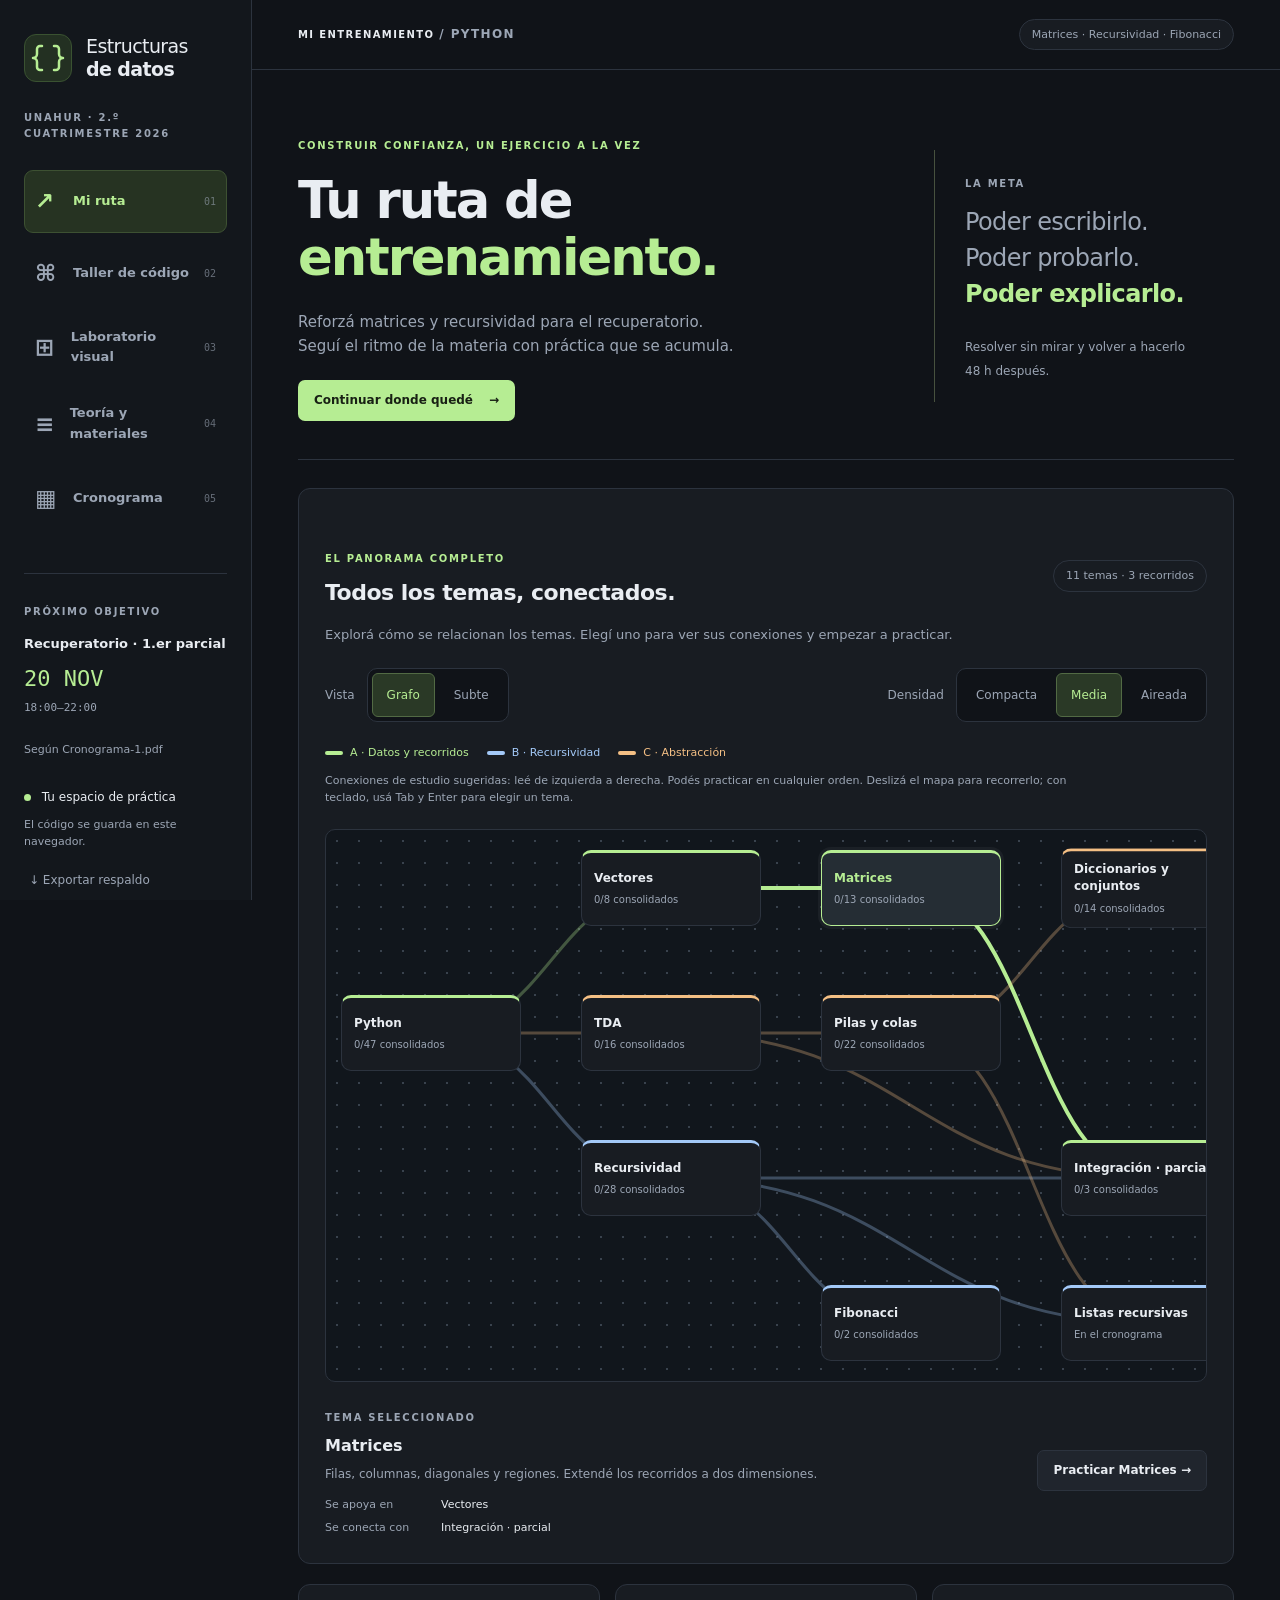
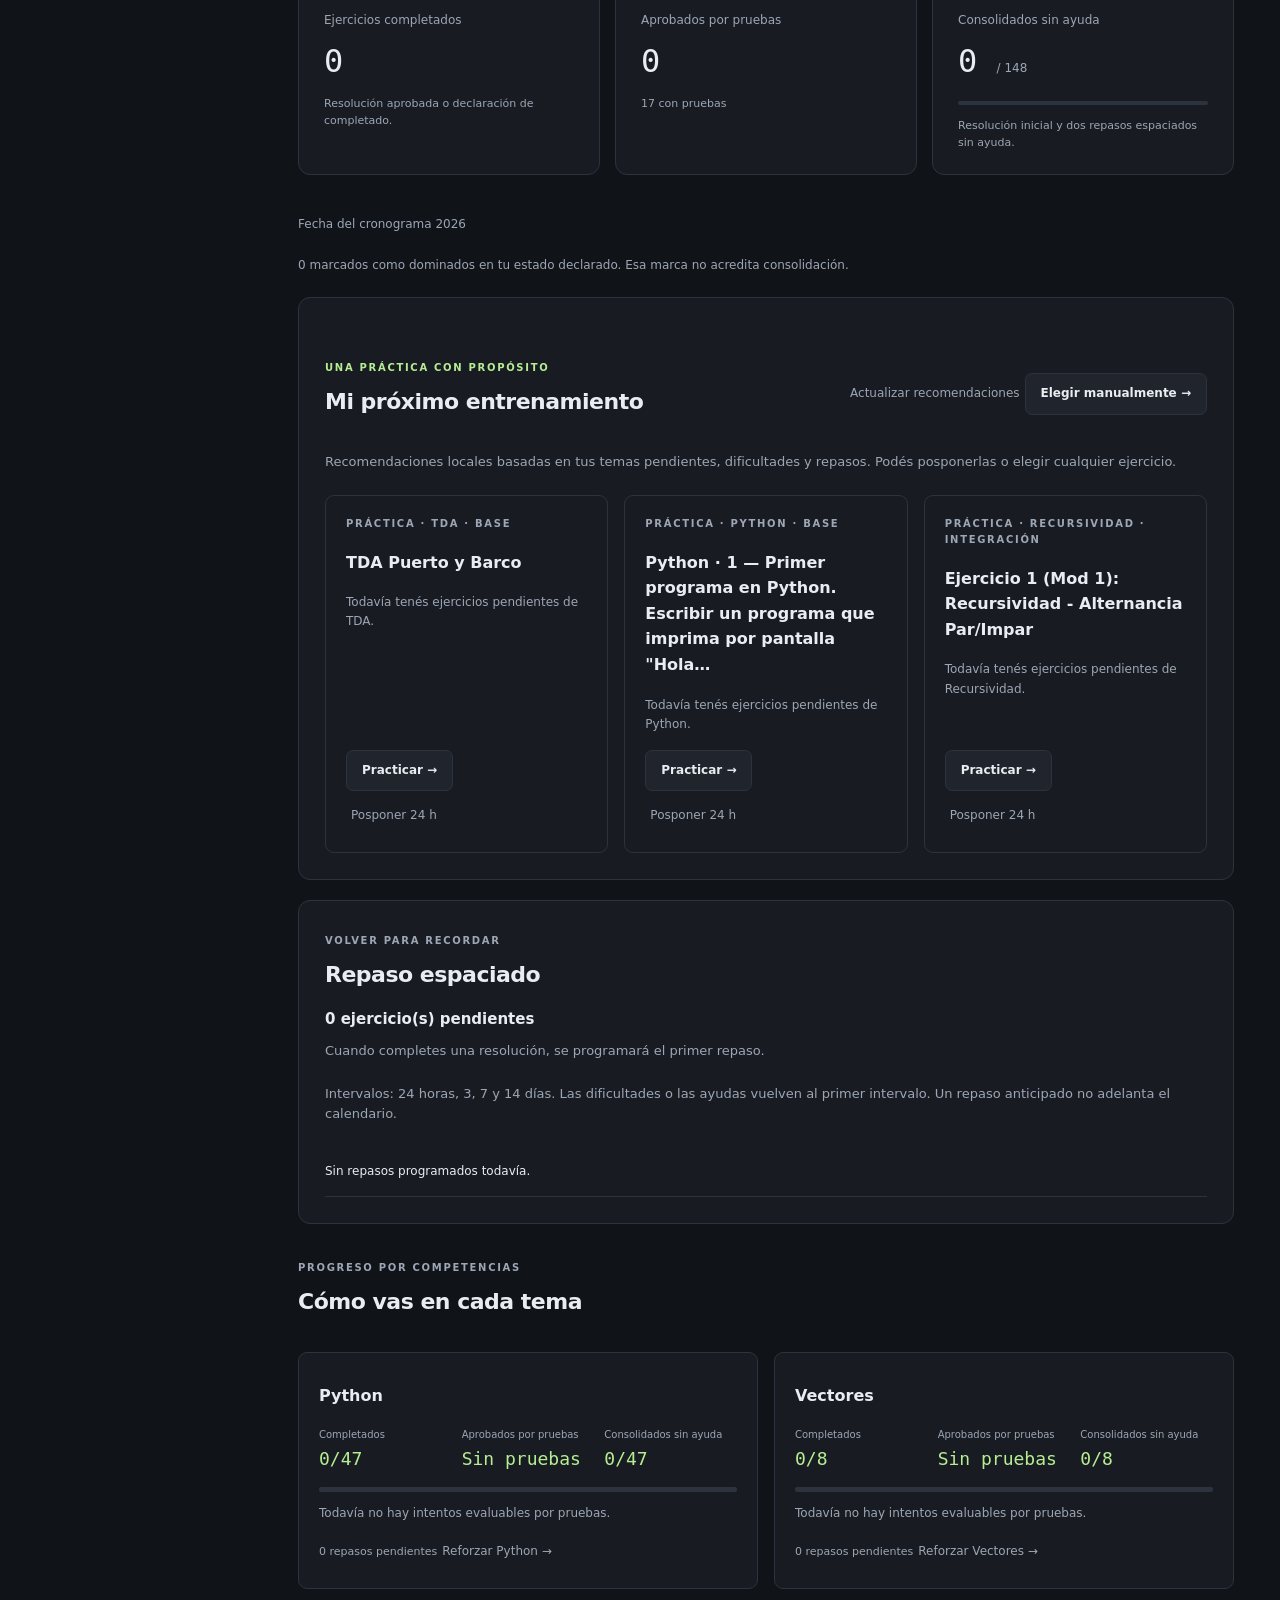
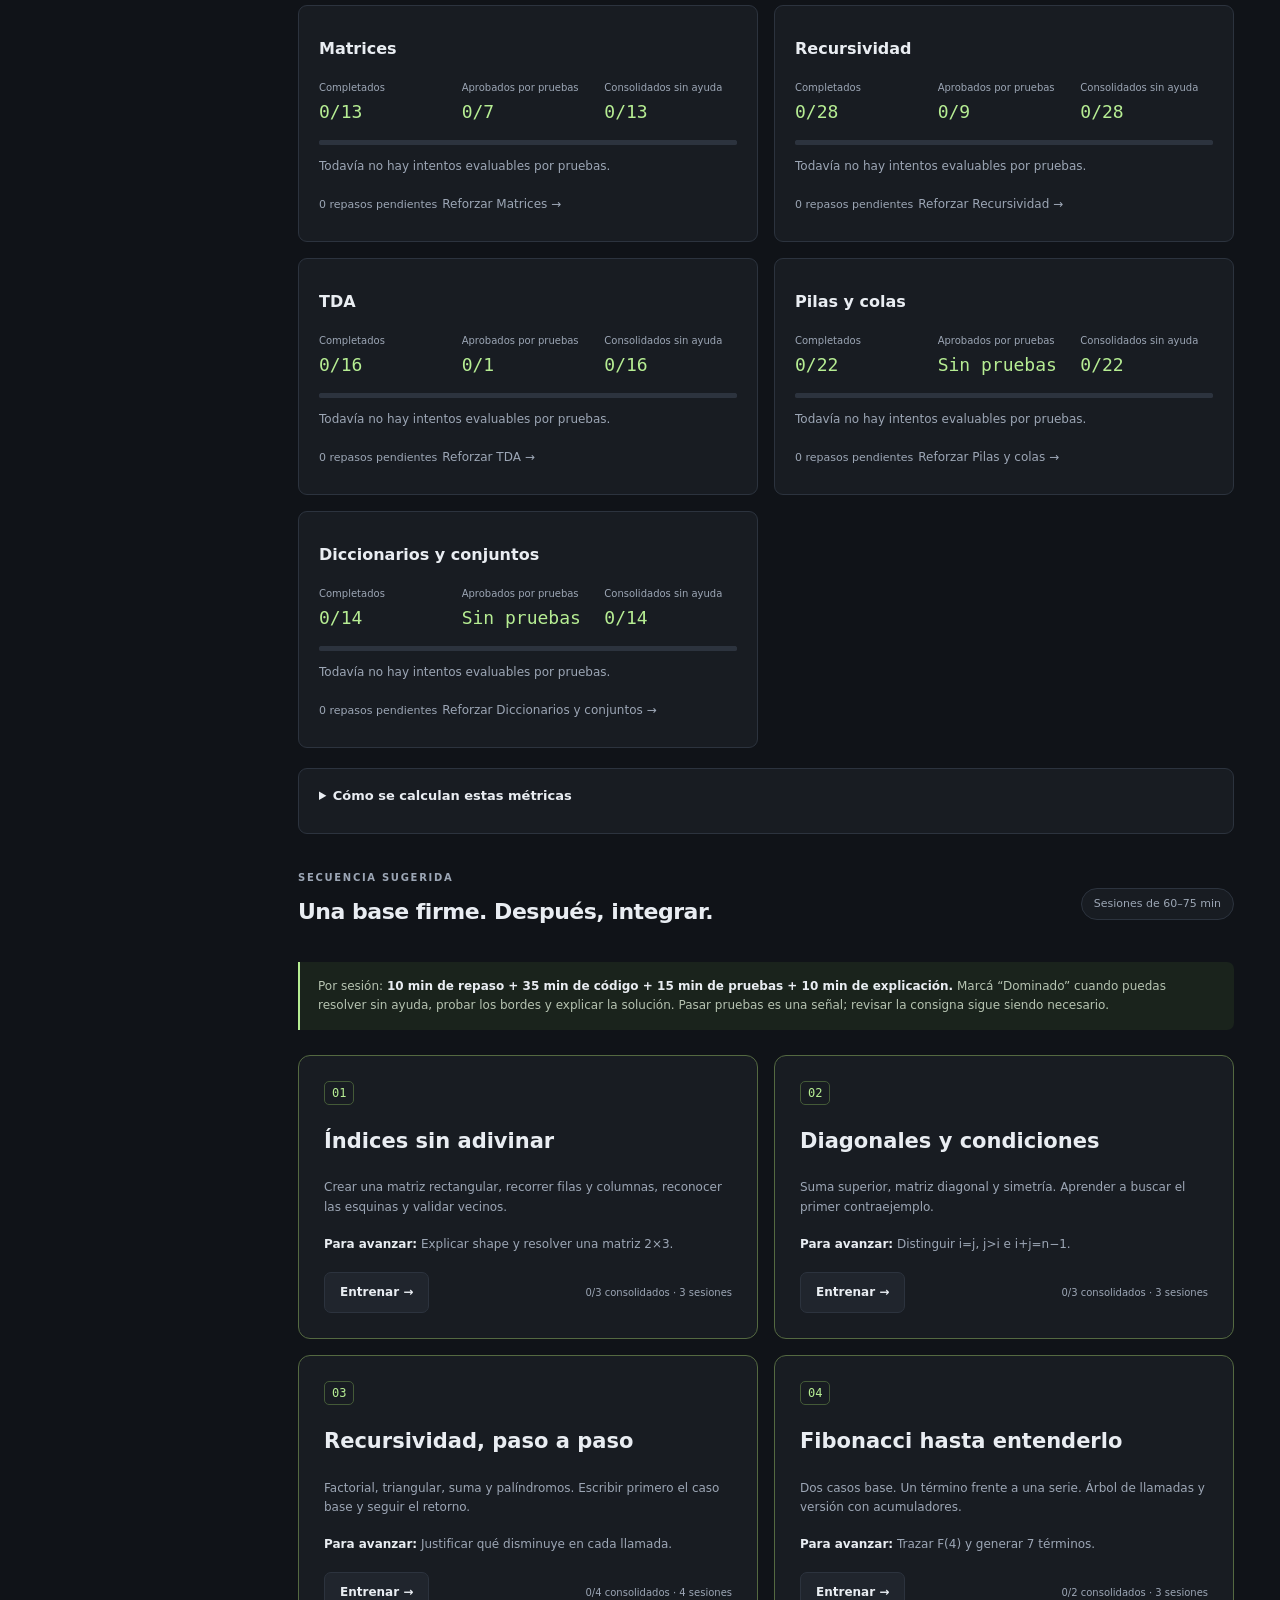
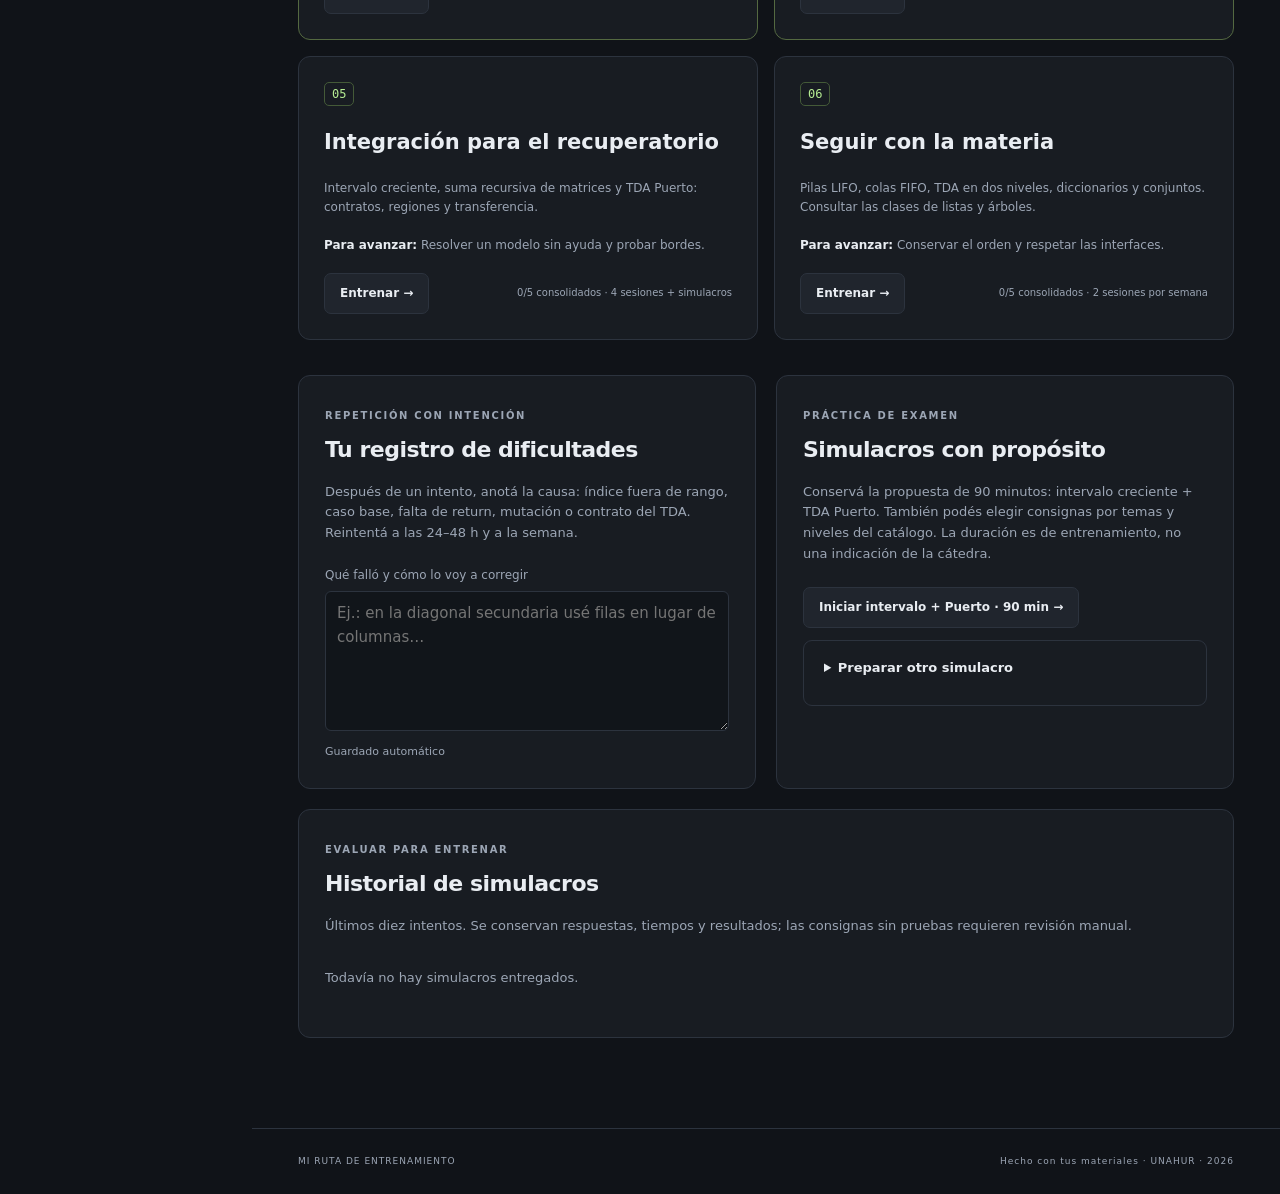
==== commit d4b0f4f3: "Agrega mapa de temas con vistas grafo y subte" ====
--- a/index.html
+++ b/index.html
@@ -5,7 +5,7 @@
 <meta name="color-scheme" content="dark"><title>Mi ruta de entrenamiento · Estructuras de datos</title>
 <link rel="icon" type="image/svg+xml" href="ruta-entrenamiento/logo.svg">
 <link rel="stylesheet" href="ruta-entrenamiento/estilos.css">
-<script defer src="ruta-entrenamiento/datos.js"></script><script defer src="ruta-entrenamiento/aprendizaje.js"></script><script defer src="ruta-entrenamiento/aprendizaje-vistas.js"></script><script defer src="ruta-entrenamiento/simulacros.js"></script><script defer src="ruta-entrenamiento/simulacros-vistas.js"></script><script defer src="ruta-entrenamiento/taller.js"></script><script defer src="ruta-entrenamiento/laboratorio.js"></script><script defer src="ruta-entrenamiento/laboratorio-vistas.js"></script><script defer src="ruta-entrenamiento/pedagogia.js"></script><script defer src="ruta-entrenamiento/evaluador.js"></script><script defer src="ruta-entrenamiento/runtime.js"></script><script defer src="ruta-entrenamiento/app.js"></script>
+<script defer src="ruta-entrenamiento/datos.js"></script><script defer src="ruta-entrenamiento/aprendizaje.js"></script><script defer src="ruta-entrenamiento/aprendizaje-vistas.js"></script><script defer src="ruta-entrenamiento/simulacros.js"></script><script defer src="ruta-entrenamiento/simulacros-vistas.js"></script><script defer src="ruta-entrenamiento/taller.js"></script><script defer src="ruta-entrenamiento/laboratorio.js"></script><script defer src="ruta-entrenamiento/laboratorio-vistas.js"></script><script defer src="ruta-entrenamiento/pedagogia.js"></script><script defer src="ruta-entrenamiento/evaluador.js"></script><script defer src="ruta-entrenamiento/runtime.js"></script><script defer src="ruta-entrenamiento/mapa.js"></script><script defer src="ruta-entrenamiento/app.js"></script>
 </head>
 <body>
 <a class="skip" href="#main">Ir al contenido</a>
@@ -28,6 +28,18 @@
   <section id="exam-banner" class="exam-banner" aria-label="Simulacro activo" hidden><div><span class="eyebrow">MODO EXAMEN</span><strong id="exam-live-label"></strong><p id="exam-live-status" role="status"></p></div><strong id="mock-time" aria-label="Tiempo restante" aria-live="off">90:00</strong><button id="resume-mock" class="secondary">Continuar simulacro</button><button id="stop-mock" class="danger">Entregar simulacro</button><div id="exam-active-items" class="exam-active-items"></div></section>
   <section id="view-ruta" class="view">
    <div class="hero"><div><span class="eyebrow accent">CONSTRUIR CONFIANZA, UN EJERCICIO A LA VEZ</span><h1>Tu ruta de<br><span>entrenamiento.</span></h1><p>Reforzá matrices y recursividad para el recuperatorio.<br>Seguí el ritmo de la materia con práctica que se acumula.</p><button id="continue-route" class="primary">Continuar donde quedé <span>→</span></button></div><div class="hero-note"><span class="eyebrow">LA META</span><p>Poder escribirlo.<br>Poder probarlo.<br><strong>Poder explicarlo.</strong></p><span class="muted">Resolver sin mirar y volver a hacerlo 48 h después.</span></div></div>
+   <section class="panel topic-map" aria-labelledby="map-heading">
+    <div class="section-heading"><div><span class="eyebrow accent">EL PANORAMA COMPLETO</span><h2 id="map-heading">Todos los temas, conectados.</h2></div><span class="chip">11 temas · 3 recorridos</span></div>
+    <p>Explorá cómo se relacionan los temas. Elegí uno para ver sus conexiones y empezar a practicar.</p>
+    <div class="map-toolbar">
+     <div class="map-control"><span id="map-view-label">Vista</span><div class="map-segment" role="group" aria-labelledby="map-view-label"><button id="map-grafo" aria-pressed="true" aria-controls="map-canvas">Grafo</button><button id="map-subte" aria-pressed="false" aria-controls="map-canvas">Subte</button></div></div>
+     <div class="map-control"><span id="map-density-label">Densidad</span><div class="map-segment" role="group" aria-labelledby="map-density-label"><button id="map-compacta" aria-pressed="false" aria-controls="map-canvas">Compacta</button><button id="map-media" aria-pressed="true" aria-controls="map-canvas">Media</button><button id="map-aireada" aria-pressed="false" aria-controls="map-canvas">Aireada</button></div></div>
+    </div>
+    <div class="map-legend"><span class="map-line-base">A · Datos y recorridos</span><span class="map-line-recursion">B · Recursividad</span><span class="map-line-structures">C · Abstracción</span></div>
+    <p id="map-help" class="muted">Conexiones de estudio sugeridas: leé de izquierda a derecha. Podés practicar en cualquier orden. Deslizá el mapa para recorrerlo; con teclado, usá Tab y Enter para elegir un tema.</p>
+    <div class="map-viewport" tabindex="0" role="region" aria-label="Mapa de temas" aria-describedby="map-help"><div id="map-canvas"><svg id="map-lines" aria-hidden="true" focusable="false"></svg><div id="map-nodes"></div></div></div>
+    <div id="map-detail" class="map-detail"><div aria-live="polite" aria-atomic="true"><span class="eyebrow">TEMA SELECCIONADO</span><h3 id="map-topic-title"></h3><p id="map-topic-description"></p><dl><dt>Se apoya en</dt><dd id="map-before"></dd><dt>Se conecta con</dt><dd id="map-after"></dd></dl></div><button id="map-practice" class="secondary">Practicar →</button></div>
+   </section>
    <div class="stats">
     <article><span>Ejercicios completados</span><strong id="completed-count">0</strong><p>Resolución aprobada o declaración de completado.</p></article>
     <article><span>Aprobados por pruebas</span><strong id="approved-count">0</strong><p id="approved-total">17 con pruebas</p></article>
--- a/ruta-entrenamiento/estilos.css
+++ b/ruta-entrenamiento/estilos.css
@@ -12,3 +12,7 @@
 @media(max-width:560px){.workshop-controls{gap:8px}.workshop-controls button{flex:1}.workshop-controls #exercise-position{width:100%}.workshop-controls label{max-width:none;width:100%}.matrix-cell{font-size:11px;padding:10px 3px}.matrix-grid{gap:5px}.lab-controls button{flex:1}.editor-footer #editor-shortcuts{line-height:1.8}.ide-tab{gap:8px}.ide-tab #save-status{width:100%;order:3}.collection-values>span{width:100%}}
 @media(prefers-reduced-motion:reduce){*,*::before,*::after{scroll-behavior:auto!important;transition:none!important;animation:none!important}}
 @media(forced-colors:active){#code-editor{color:CanvasText;-webkit-text-fill-color:CanvasText;caret-color:CanvasText;background:Canvas}#code-highlight{visibility:hidden}.matrix-cell.current{border-color:Highlight}.matrix-cell.selected,.matrix-cell:focus-visible{outline-color:Highlight}.matrix-cell.visited{box-shadow:none}button:focus-visible,a:focus-visible,input:focus-visible,select:focus-visible,textarea:focus-visible,summary:focus-visible,#exercise-title:focus-visible{outline-color:Highlight}}
+/* Mapa de relaciones: el espaciado cambia sin reducir la tipografía. */
+.topic-map{padding:26px;min-width:0}.topic-map h2{margin-bottom:0}.map-toolbar{display:flex;justify-content:space-between;gap:18px;flex-wrap:wrap;margin:22px 0}.map-control{display:flex;align-items:center;gap:12px;font-size:12px;color:var(--muted)}.map-segment{display:flex;gap:4px;padding:4px;border:1px solid var(--line);border-radius:10px;background:var(--bg)}.map-segment button{border:1px solid transparent;border-radius:6px;color:var(--muted);background:transparent;padding:9px 14px;min-height:44px;font-size:12px}.map-segment button[aria-pressed=true]{background:#2a3926;color:var(--green);border-color:#526a44}.map-segment button:hover{color:var(--text)}.map-legend{display:flex;gap:18px;flex-wrap:wrap;font-size:11px}.map-legend span::before{content:'';display:inline-block;width:18px;height:4px;border-radius:3px;background:currentColor;vertical-align:middle;margin-right:7px}.map-line-base{color:var(--green)}.map-line-recursion{color:var(--blue)}.map-line-structures{color:var(--orange)}#map-help{font-size:11px;max-width:780px}.map-viewport{overflow:auto;max-height:620px;border:1px solid var(--line);border-radius:10px;background-color:#11161c;background-image:radial-gradient(#39424d 1px,transparent 1px);background-size:22px 22px}.map-viewport:focus-visible{outline:2px solid var(--green);outline-offset:3px}#map-canvas{position:relative;margin:auto}#map-lines{position:absolute;inset:0;width:100%;height:100%;overflow:visible}#map-lines path{fill:none;stroke-width:3;opacity:.3;stroke-linecap:round;stroke-linejoin:round}#map-lines .map-connected{opacity:1;stroke-width:4}.map-node{position:absolute;transform:translate(-50%,-50%);width:180px;min-height:76px;padding:10px 12px;background:var(--surface);border:1px solid var(--line);border-top:3px solid var(--topic-color);border-radius:10px;text-align:left;color:var(--text);z-index:1}.map-node strong{display:block;font-size:12px;line-height:1.4}.map-node small{display:block;font-size:10px;color:var(--muted);margin-top:6px}.map-node:hover,.map-node[aria-pressed=true]{border-color:var(--topic-color);background:#252d34;box-shadow:0 0 0 3px #ffffff0b}.map-node[aria-pressed=true] strong{color:var(--topic-color)}.map-station{display:none}#map-canvas[data-view=subte] .map-node{min-height:78px;border:0;border-radius:8px;padding:31px 8px 6px;text-align:center;background:transparent;box-shadow:none}#map-canvas[data-view=subte] .map-station{display:block;position:absolute;width:19px;height:19px;top:5px;left:calc(50% - 10px);border:4px solid var(--topic-color);border-radius:50%;background:var(--bg)}#map-canvas[data-view=subte] .map-node[aria-pressed=true] .map-station{background:var(--topic-color);box-shadow:0 0 0 4px #ffffff24}#map-canvas[data-view=subte] .map-node[aria-pressed=true]{outline:1px solid var(--topic-color)}#map-canvas[data-view=subte] #map-lines path{stroke-width:6}#map-canvas[data-view=subte] .map-node{transform:translate(-50%,-14px)}.map-detail{display:flex;gap:24px;align-items:center;justify-content:space-between;padding-top:22px}.map-detail>div{max-width:700px}.map-detail h3{margin:5px 0}.map-detail p{font-size:12px;margin:6px 0 12px}.map-detail dl{display:grid;grid-template-columns:110px 1fr;gap:6px;font-size:11px;margin:0}.map-detail dt{color:var(--muted)}.map-detail dd{margin:0}.map-detail button{flex-shrink:0;max-width:100%;white-space:normal}@media(max-width:650px){.topic-map{padding:16px}.map-control{flex-wrap:wrap;gap:6px}.map-toolbar{gap:12px}.map-detail{align-items:flex-start;flex-direction:column;gap:14px}.map-segment button{padding:8px 11px}.map-legend{gap:8px 14px}}
+
+#map-canvas[data-view=subte] .map-node strong,#map-canvas[data-view=subte] .map-node small{background:#11161c;width:fit-content;margin-left:auto;margin-right:auto;padding:0 3px}#map-canvas[data-view=subte] .map-node:hover .map-station{box-shadow:0 0 0 4px #ffffff24}
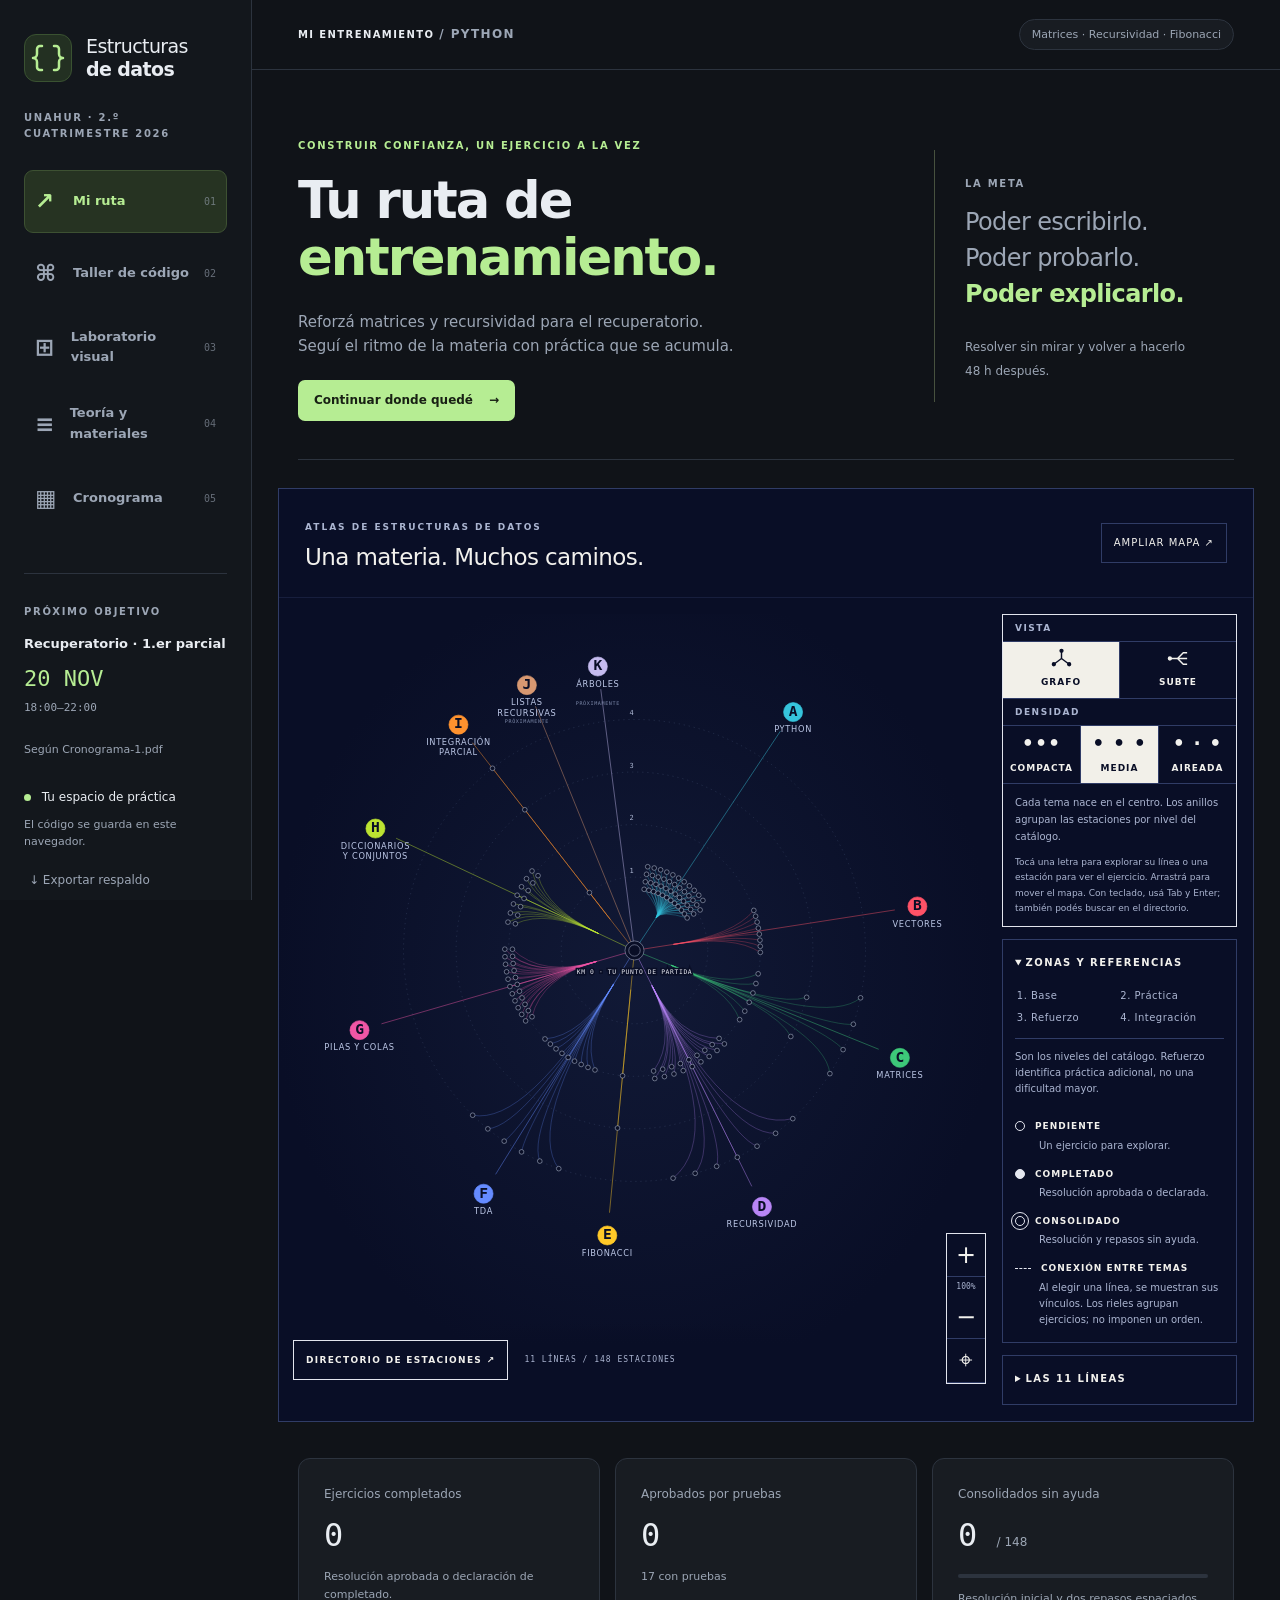
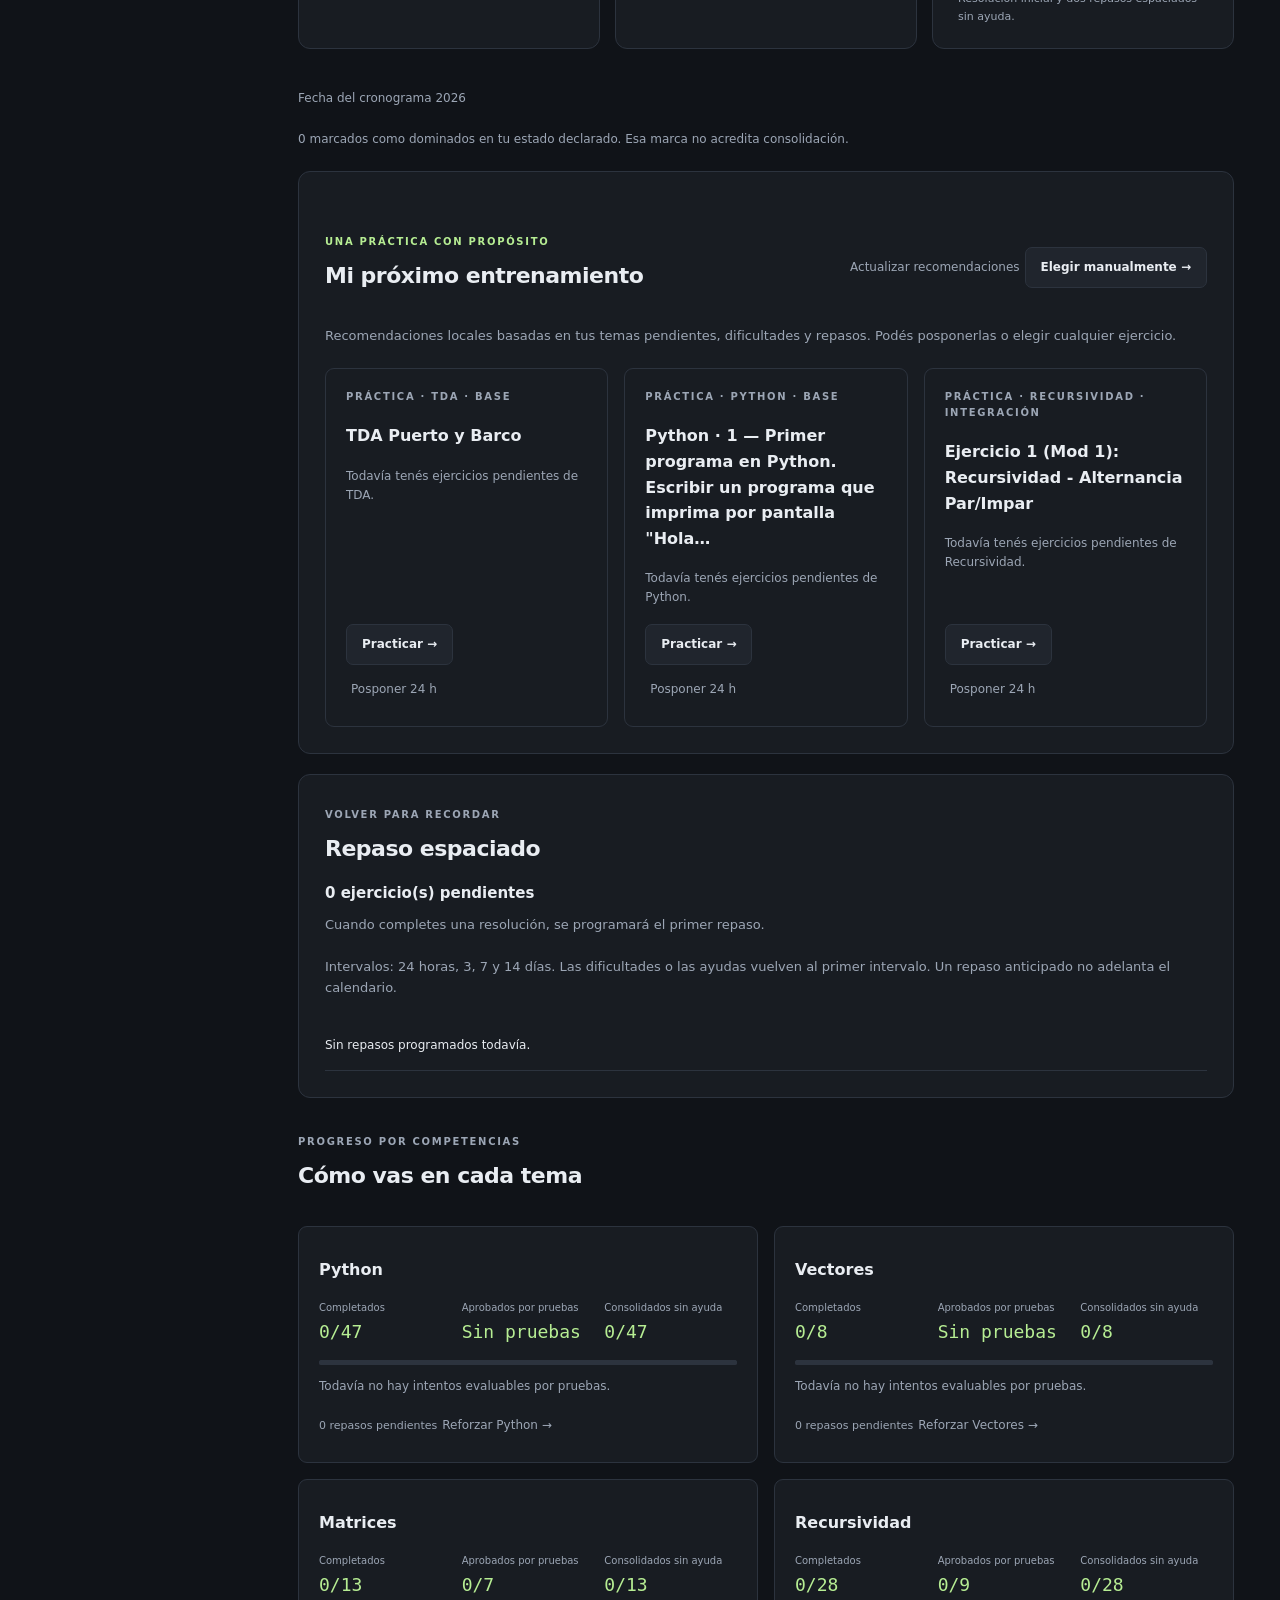
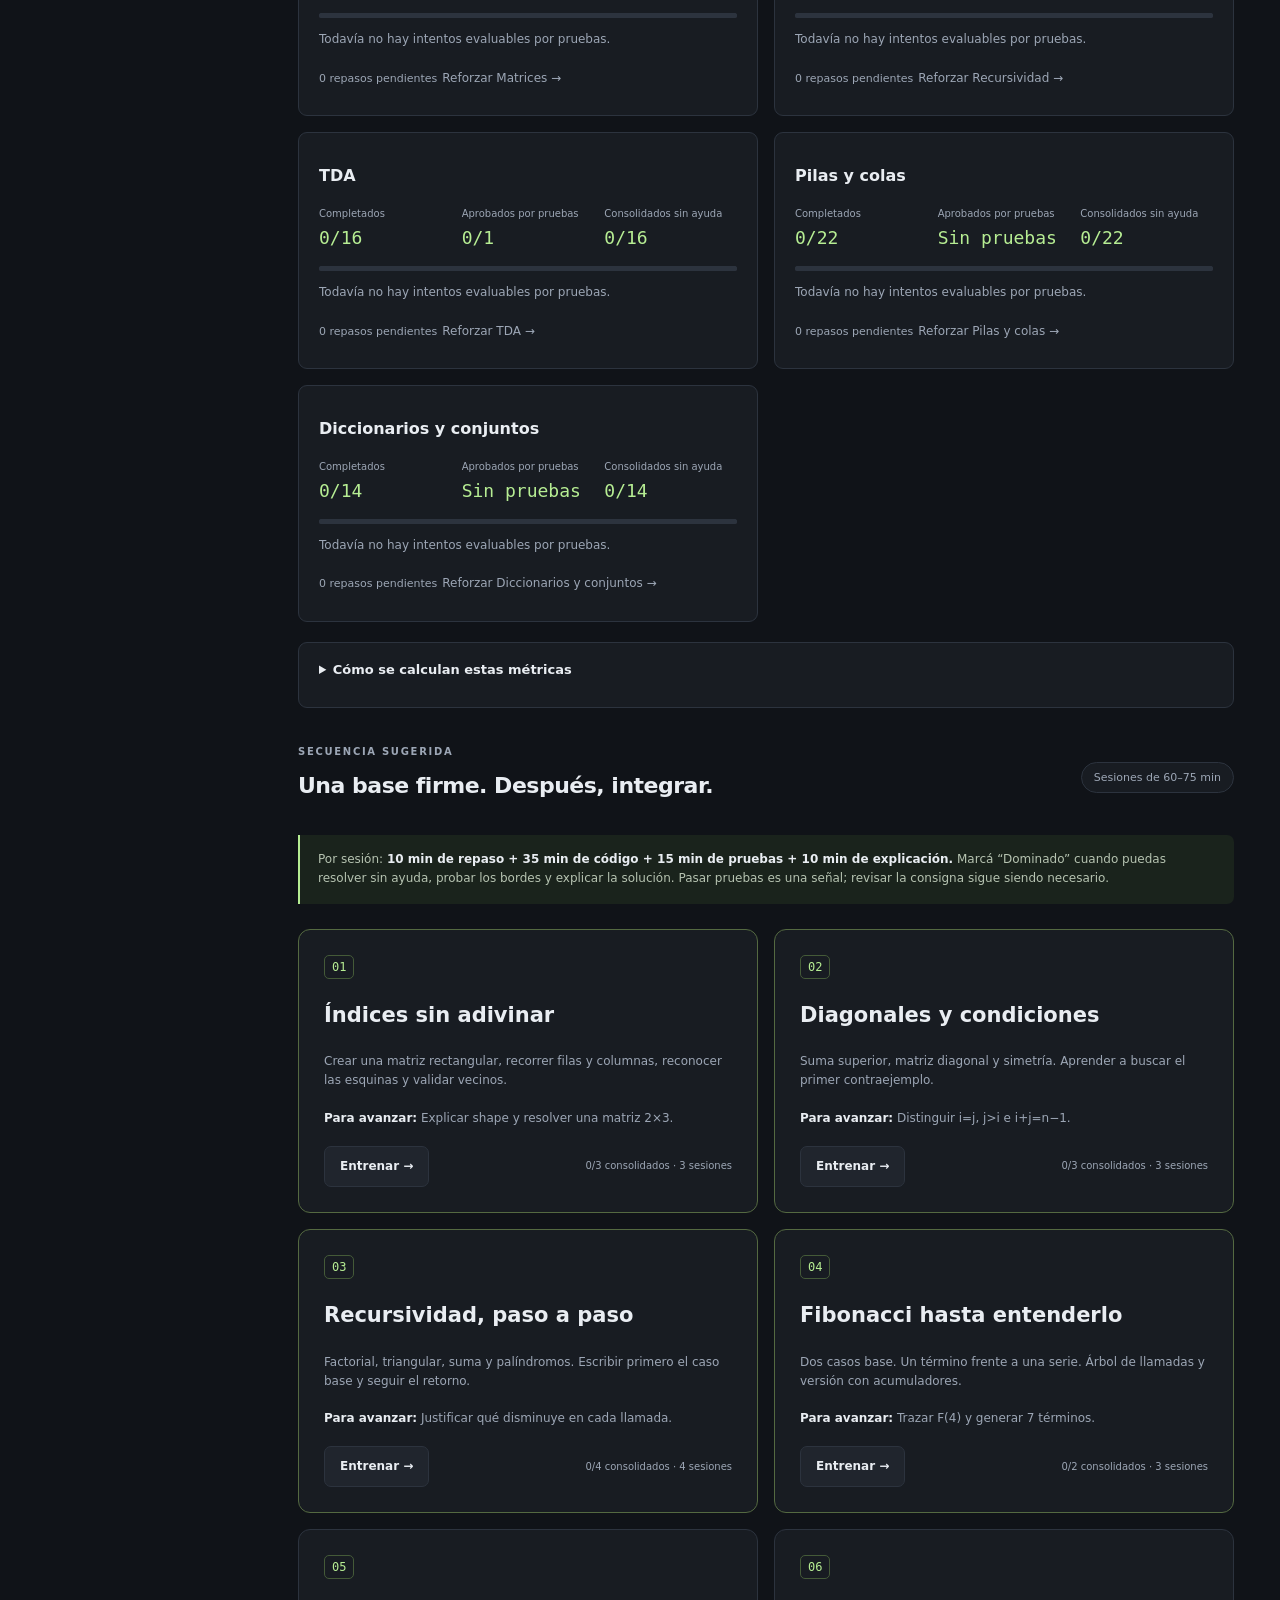
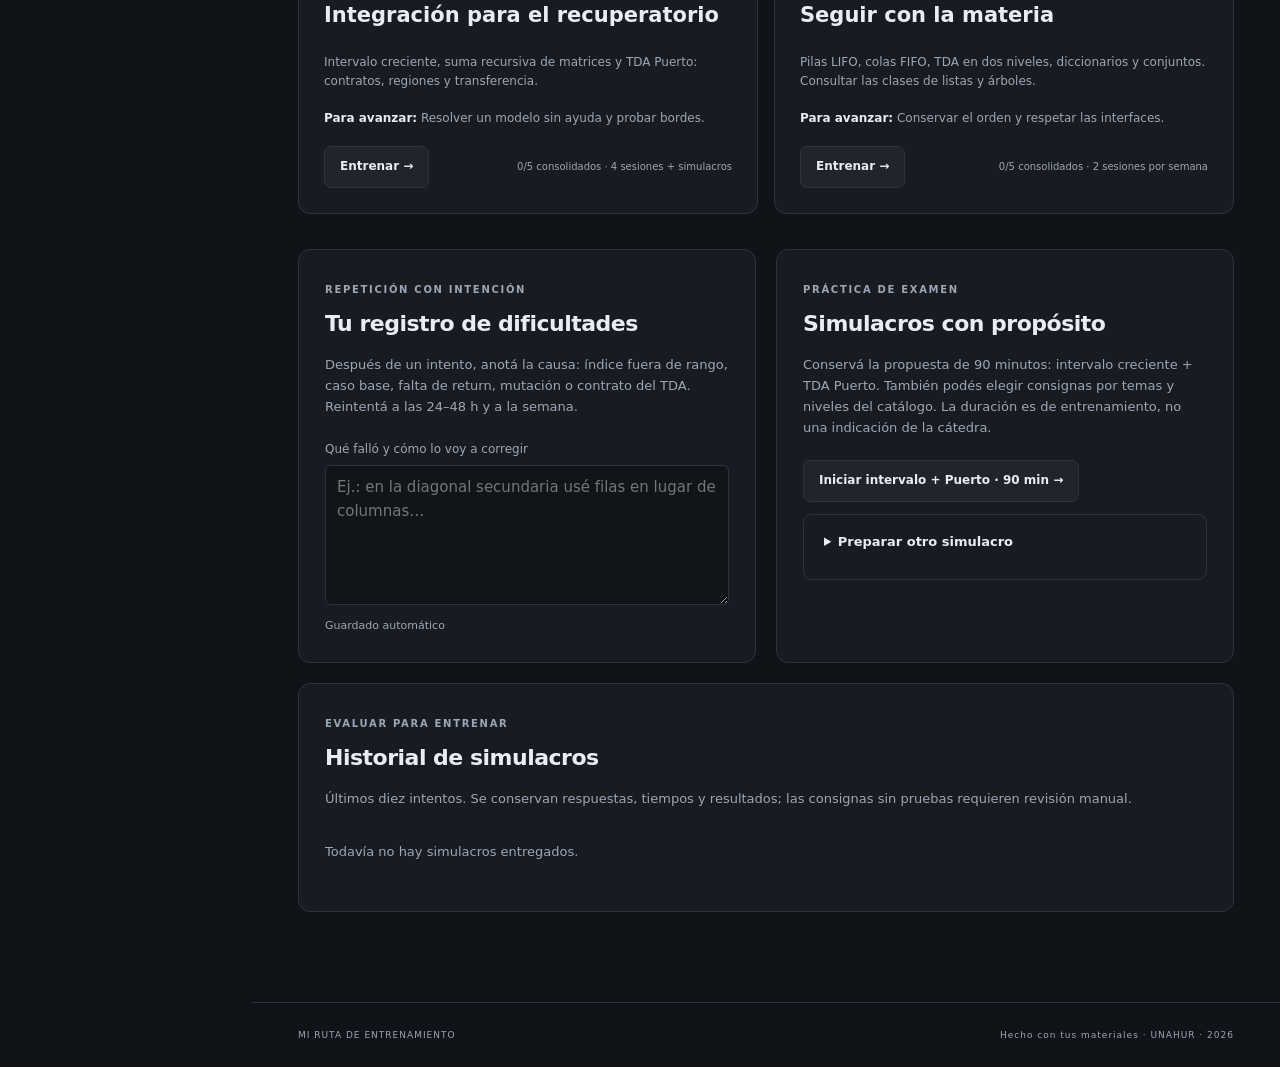
==== commit 61908666: "grafos y subte" ====
--- a/index.html
+++ b/index.html
@@ -28,17 +28,23 @@
   <section id="exam-banner" class="exam-banner" aria-label="Simulacro activo" hidden><div><span class="eyebrow">MODO EXAMEN</span><strong id="exam-live-label"></strong><p id="exam-live-status" role="status"></p></div><strong id="mock-time" aria-label="Tiempo restante" aria-live="off">90:00</strong><button id="resume-mock" class="secondary">Continuar simulacro</button><button id="stop-mock" class="danger">Entregar simulacro</button><div id="exam-active-items" class="exam-active-items"></div></section>
   <section id="view-ruta" class="view">
    <div class="hero"><div><span class="eyebrow accent">CONSTRUIR CONFIANZA, UN EJERCICIO A LA VEZ</span><h1>Tu ruta de<br><span>entrenamiento.</span></h1><p>Reforzá matrices y recursividad para el recuperatorio.<br>Seguí el ritmo de la materia con práctica que se acumula.</p><button id="continue-route" class="primary">Continuar donde quedé <span>→</span></button></div><div class="hero-note"><span class="eyebrow">LA META</span><p>Poder escribirlo.<br>Poder probarlo.<br><strong>Poder explicarlo.</strong></p><span class="muted">Resolver sin mirar y volver a hacerlo 48 h después.</span></div></div>
-   <section class="panel topic-map" aria-labelledby="map-heading">
-    <div class="section-heading"><div><span class="eyebrow accent">EL PANORAMA COMPLETO</span><h2 id="map-heading">Todos los temas, conectados.</h2></div><span class="chip">11 temas · 3 recorridos</span></div>
-    <p>Explorá cómo se relacionan los temas. Elegí uno para ver sus conexiones y empezar a practicar.</p>
-    <div class="map-toolbar">
-     <div class="map-control"><span id="map-view-label">Vista</span><div class="map-segment" role="group" aria-labelledby="map-view-label"><button id="map-grafo" aria-pressed="true" aria-controls="map-canvas">Grafo</button><button id="map-subte" aria-pressed="false" aria-controls="map-canvas">Subte</button></div></div>
-     <div class="map-control"><span id="map-density-label">Densidad</span><div class="map-segment" role="group" aria-labelledby="map-density-label"><button id="map-compacta" aria-pressed="false" aria-controls="map-canvas">Compacta</button><button id="map-media" aria-pressed="true" aria-controls="map-canvas">Media</button><button id="map-aireada" aria-pressed="false" aria-controls="map-canvas">Aireada</button></div></div>
+   <section id="topic-map" class="topic-map" aria-labelledby="map-heading">
+    <header class="atlas-header"><div><span class="eyebrow">ATLAS DE ESTRUCTURAS DE DATOS</span><h2 id="map-heading">Una materia. Muchos caminos.</h2></div><button id="map-expand" aria-pressed="false">Ampliar mapa ↗</button></header>
+    <div class="atlas-shell">
+     <div class="atlas-chart">
+      <div id="map-viewport" class="map-viewport" tabindex="0" role="region" aria-label="Mapa interactivo de temas y ejercicios" aria-describedby="map-help"><div id="map-canvas"><svg id="map-lines" role="group" aria-label="Líneas de temas y estaciones de ejercicios"></svg></div></div>
+      <div class="atlas-bottom"><button id="map-directory-toggle" aria-expanded="false" aria-controls="map-directory">Directorio de estaciones ↗</button><span>11 LÍNEAS / 148 ESTACIONES</span></div>
+      <div class="atlas-zoom" role="group" aria-label="Zoom del mapa"><button id="map-zoom-in" aria-label="Acercar mapa">+</button><span id="map-zoom-level">100%</span><button id="map-zoom-out" aria-label="Alejar mapa">−</button><button id="map-reset" aria-label="Restablecer encuadre">⌖</button></div>
+      <section id="map-directory" class="atlas-directory" aria-label="Directorio de estaciones" hidden><div class="atlas-directory-header"><h3>Directorio de estaciones</h3><button id="map-directory-close" aria-label="Cerrar directorio">×</button></div><label for="map-search">Buscar un ejercicio</label><input id="map-search" type="search" placeholder="Nombre o nivel…"><p id="map-directory-count" role="status"></p><div id="map-directory-list"></div></section>
+     </div>
+     <aside class="atlas-sidebar" aria-label="Controles y referencias del mapa">
+      <div class="atlas-control-box"><span id="map-view-label" class="atlas-caption">VISTA</span><div class="map-segment" role="group" aria-labelledby="map-view-label"><button id="map-grafo" aria-pressed="true" aria-controls="map-canvas"><svg class="atlas-view-icon" viewBox="0 0 24 24" aria-hidden="true"><path d="M12 4V12L4 18M12 12L20 18"></path><circle cx="12" cy="4" r="1.5"></circle><circle cx="4" cy="18" r="1.5"></circle><circle cx="20" cy="18" r="1.5"></circle></svg>Grafo</button><button id="map-subte" aria-pressed="false" aria-controls="map-canvas"><svg class="atlas-view-icon" viewBox="0 0 24 24" aria-hidden="true"><path d="M3 12H21M11 12L17 6H21M11 12L17 18H21"></path><circle cx="3" cy="12" r="1.5"></circle></svg>Subte</button></div><span id="map-density-label" class="atlas-caption">DENSIDAD</span><div class="map-segment" role="group" aria-labelledby="map-density-label"><button id="map-compacta" aria-pressed="false" aria-controls="map-canvas"><span aria-hidden="true">•••</span>Compacta</button><button id="map-media" aria-pressed="true" aria-controls="map-canvas"><span aria-hidden="true">• • •</span>Media</button><button id="map-aireada" aria-pressed="false" aria-controls="map-canvas"><span aria-hidden="true">• · •</span>Aireada</button></div><p id="map-mode-description"></p><p id="map-help">Tocá una letra para explorar su línea o una estación para ver el ejercicio. Arrastrá para mover el mapa. Con teclado, usá Tab y Enter; también podés buscar en el directorio.</p></div>
+      <div id="map-detail" class="atlas-detail" hidden><div aria-live="polite" aria-atomic="true"><span id="map-selection-kind" class="atlas-caption"></span><h3 id="map-topic-title"></h3><p id="map-topic-description"></p><p id="map-selection-progress"></p><dl><dt>Se apoya en</dt><dd id="map-before"></dd><dt>Se conecta con</dt><dd id="map-after"></dd></dl></div><button id="map-practice">Practicar esta línea →</button></div>
+      <button id="map-show-all" hidden>← Volver a todas las líneas</button>
+      <details class="atlas-key" open><summary>Zonas y referencias</summary><ol class="atlas-levels"><li>Base</li><li>Práctica</li><li>Refuerzo</li><li>Integración</li></ol><p>Son los niveles del catálogo. Refuerzo identifica práctica adicional, no una dificultad mayor.</p><dl><dt><i class="legend-stop"></i>Pendiente</dt><dd>Un ejercicio para explorar.</dd><dt><i class="legend-stop filled"></i>Completado</dt><dd>Resolución aprobada o declarada.</dd><dt><i class="legend-stop double"></i>Consolidado</dt><dd>Resolución y repasos sin ayuda.</dd><dt><i class="legend-transfer"></i>Conexión entre temas</dt><dd>Al elegir una línea, se muestran sus vínculos. Los rieles agrupan ejercicios; no imponen un orden.</dd></dl></details>
+      <details class="atlas-line-directory"><summary>Las 11 líneas</summary><div id="map-topic-list"></div></details>
+     </aside>
     </div>
-    <div class="map-legend"><span class="map-line-base">A · Datos y recorridos</span><span class="map-line-recursion">B · Recursividad</span><span class="map-line-structures">C · Abstracción</span></div>
-    <p id="map-help" class="muted">Conexiones de estudio sugeridas: leé de izquierda a derecha. Podés practicar en cualquier orden. Deslizá el mapa para recorrerlo; con teclado, usá Tab y Enter para elegir un tema.</p>
-    <div class="map-viewport" tabindex="0" role="region" aria-label="Mapa de temas" aria-describedby="map-help"><div id="map-canvas"><svg id="map-lines" aria-hidden="true" focusable="false"></svg><div id="map-nodes"></div></div></div>
-    <div id="map-detail" class="map-detail"><div aria-live="polite" aria-atomic="true"><span class="eyebrow">TEMA SELECCIONADO</span><h3 id="map-topic-title"></h3><p id="map-topic-description"></p><dl><dt>Se apoya en</dt><dd id="map-before"></dd><dt>Se conecta con</dt><dd id="map-after"></dd></dl></div><button id="map-practice" class="secondary">Practicar →</button></div>
    </section>
    <div class="stats">
     <article><span>Ejercicios completados</span><strong id="completed-count">0</strong><p>Resolución aprobada o declaración de completado.</p></article>
--- a/ruta-entrenamiento/estilos.css
+++ b/ruta-entrenamiento/estilos.css
@@ -12,7 +12,8 @@
 @media(max-width:560px){.workshop-controls{gap:8px}.workshop-controls button{flex:1}.workshop-controls #exercise-position{width:100%}.workshop-controls label{max-width:none;width:100%}.matrix-cell{font-size:11px;padding:10px 3px}.matrix-grid{gap:5px}.lab-controls button{flex:1}.editor-footer #editor-shortcuts{line-height:1.8}.ide-tab{gap:8px}.ide-tab #save-status{width:100%;order:3}.collection-values>span{width:100%}}
 @media(prefers-reduced-motion:reduce){*,*::before,*::after{scroll-behavior:auto!important;transition:none!important;animation:none!important}}
 @media(forced-colors:active){#code-editor{color:CanvasText;-webkit-text-fill-color:CanvasText;caret-color:CanvasText;background:Canvas}#code-highlight{visibility:hidden}.matrix-cell.current{border-color:Highlight}.matrix-cell.selected,.matrix-cell:focus-visible{outline-color:Highlight}.matrix-cell.visited{box-shadow:none}button:focus-visible,a:focus-visible,input:focus-visible,select:focus-visible,textarea:focus-visible,summary:focus-visible,#exercise-title:focus-visible{outline-color:Highlight}}
-/* Mapa de relaciones: el espaciado cambia sin reducir la tipografía. */
-.topic-map{padding:26px;min-width:0}.topic-map h2{margin-bottom:0}.map-toolbar{display:flex;justify-content:space-between;gap:18px;flex-wrap:wrap;margin:22px 0}.map-control{display:flex;align-items:center;gap:12px;font-size:12px;color:var(--muted)}.map-segment{display:flex;gap:4px;padding:4px;border:1px solid var(--line);border-radius:10px;background:var(--bg)}.map-segment button{border:1px solid transparent;border-radius:6px;color:var(--muted);background:transparent;padding:9px 14px;min-height:44px;font-size:12px}.map-segment button[aria-pressed=true]{background:#2a3926;color:var(--green);border-color:#526a44}.map-segment button:hover{color:var(--text)}.map-legend{display:flex;gap:18px;flex-wrap:wrap;font-size:11px}.map-legend span::before{content:'';display:inline-block;width:18px;height:4px;border-radius:3px;background:currentColor;vertical-align:middle;margin-right:7px}.map-line-base{color:var(--green)}.map-line-recursion{color:var(--blue)}.map-line-structures{color:var(--orange)}#map-help{font-size:11px;max-width:780px}.map-viewport{overflow:auto;max-height:620px;border:1px solid var(--line);border-radius:10px;background-color:#11161c;background-image:radial-gradient(#39424d 1px,transparent 1px);background-size:22px 22px}.map-viewport:focus-visible{outline:2px solid var(--green);outline-offset:3px}#map-canvas{position:relative;margin:auto}#map-lines{position:absolute;inset:0;width:100%;height:100%;overflow:visible}#map-lines path{fill:none;stroke-width:3;opacity:.3;stroke-linecap:round;stroke-linejoin:round}#map-lines .map-connected{opacity:1;stroke-width:4}.map-node{position:absolute;transform:translate(-50%,-50%);width:180px;min-height:76px;padding:10px 12px;background:var(--surface);border:1px solid var(--line);border-top:3px solid var(--topic-color);border-radius:10px;text-align:left;color:var(--text);z-index:1}.map-node strong{display:block;font-size:12px;line-height:1.4}.map-node small{display:block;font-size:10px;color:var(--muted);margin-top:6px}.map-node:hover,.map-node[aria-pressed=true]{border-color:var(--topic-color);background:#252d34;box-shadow:0 0 0 3px #ffffff0b}.map-node[aria-pressed=true] strong{color:var(--topic-color)}.map-station{display:none}#map-canvas[data-view=subte] .map-node{min-height:78px;border:0;border-radius:8px;padding:31px 8px 6px;text-align:center;background:transparent;box-shadow:none}#map-canvas[data-view=subte] .map-station{display:block;position:absolute;width:19px;height:19px;top:5px;left:calc(50% - 10px);border:4px solid var(--topic-color);border-radius:50%;background:var(--bg)}#map-canvas[data-view=subte] .map-node[aria-pressed=true] .map-station{background:var(--topic-color);box-shadow:0 0 0 4px #ffffff24}#map-canvas[data-view=subte] .map-node[aria-pressed=true]{outline:1px solid var(--topic-color)}#map-canvas[data-view=subte] #map-lines path{stroke-width:6}#map-canvas[data-view=subte] .map-node{transform:translate(-50%,-14px)}.map-detail{display:flex;gap:24px;align-items:center;justify-content:space-between;padding-top:22px}.map-detail>div{max-width:700px}.map-detail h3{margin:5px 0}.map-detail p{font-size:12px;margin:6px 0 12px}.map-detail dl{display:grid;grid-template-columns:110px 1fr;gap:6px;font-size:11px;margin:0}.map-detail dt{color:var(--muted)}.map-detail dd{margin:0}.map-detail button{flex-shrink:0;max-width:100%;white-space:normal}@media(max-width:650px){.topic-map{padding:16px}.map-control{flex-wrap:wrap;gap:6px}.map-toolbar{gap:12px}.map-detail{align-items:flex-start;flex-direction:column;gap:14px}.map-segment button{padding:8px 11px}.map-legend{gap:8px 14px}}
+/* Atlas: estaciones radiales y líneas de subte con el mismo catálogo. */
+.topic-map{--atlas-bg:#090e26;--atlas-line:#303c66;--atlas-text:#f2f1ed;--atlas-muted:#abb5d1;background:var(--atlas-bg);color:var(--atlas-text);border:1px solid var(--atlas-line);margin:28px -20px 36px;overflow:hidden}.atlas-header{display:flex;justify-content:space-between;align-items:center;gap:20px;padding:24px 26px;border-bottom:1px solid #303c665c}.atlas-header .eyebrow{color:var(--atlas-muted);font-size:9px;letter-spacing:2px}.atlas-header h2{font-size:23px;font-weight:500;letter-spacing:-.6px;margin:6px 0 0}.topic-map button{background:transparent;color:var(--atlas-text);border:1px solid var(--atlas-line);border-radius:0;min-height:40px;font-size:11px;padding:9px 12px}.topic-map button:hover{background:#ffffff0b}.topic-map button:focus-visible,.topic-map input:focus-visible{outline:2px solid #f2f1ed;outline-offset:3px}.atlas-header button{font-size:10px;text-transform:uppercase;letter-spacing:1px;flex-shrink:0}.atlas-shell{display:grid;grid-template-columns:minmax(0,1fr) 235px;align-items:start;gap:12px;padding:16px 16px 16px 0}.atlas-chart{position:relative;min-width:0;background:radial-gradient(ellipse at 50% 48%,#111936 0,transparent 72%)}.map-viewport{height:770px;overflow:auto;overscroll-behavior:contain;scrollbar-width:thin;scrollbar-color:#354363 #090e26;cursor:grab;padding-bottom:70px}.map-viewport:active{cursor:grabbing}.map-viewport:focus-visible{outline:1px solid #abb5d1;outline-offset:-3px}#map-canvas{position:relative;margin:0 auto;min-width:0}#map-lines{display:block;width:100%;height:100%;overflow:visible;user-select:none}.atlas-guides circle,.atlas-guides path{fill:none;stroke:#3c4969;stroke-width:.7;stroke-dasharray:2 6}.atlas-guides text{font:11px var(--mono);fill:var(--atlas-muted);letter-spacing:1.2px}.atlas-guides rect{fill:#c6cdff;opacity:.035}.atlas-guides .atlas-backbone{stroke:#a5abc2;stroke-width:.6;stroke-dasharray:none}.atlas-rail{fill:none;stroke-width:.85;opacity:.5}.atlas-main-rail{stroke-width:1;opacity:.7}.atlas-hit{fill:transparent;stroke:none}.atlas-station,.atlas-topic{cursor:pointer;outline:none}.atlas-stop{fill:var(--atlas-bg);stroke:#bec7dc;stroke-width:.8}.atlas-halo{fill:none;stroke:var(--rail);stroke-width:.8;visibility:hidden}.atlas-station.completed .atlas-stop{fill:var(--rail);stroke:var(--rail)}.atlas-station.consolidated .atlas-halo,.atlas-station.is-selected .atlas-halo,.atlas-station:focus-visible .atlas-halo,.atlas-station:hover .atlas-halo{visibility:visible}.atlas-station.consolidated .atlas-stop{stroke:var(--rail);stroke-width:1.5}.atlas-station:hover .atlas-stop,.atlas-station:focus-visible .atlas-stop,.atlas-station.is-selected .atlas-stop{fill:#f5f1e8;stroke:#f5f1e8}.atlas-station.is-selected .atlas-halo{stroke:#fff;stroke-width:2}.atlas-disc{fill:var(--rail);stroke:var(--rail);stroke-width:1}.atlas-letter{fill:#090e26;font:700 23px 'Arial Narrow',var(--mono)}.atlas-topic-name{fill:#bcc7e6;font:13px system-ui;letter-spacing:1.1px;text-transform:uppercase}.atlas-future{fill:#7d89aa;font:8px var(--mono);letter-spacing:1px}.atlas-topic:focus-visible .atlas-disc,.atlas-topic:hover .atlas-disc,.atlas-topic[aria-pressed=true] .atlas-disc{stroke:#fff;stroke-width:3}.atlas-topic:focus-visible .atlas-topic-name,.atlas-topic:hover .atlas-topic-name{fill:#fff}.atlas-origin circle{fill:#090e26;stroke:#aeb7d0;stroke-width:.8}.atlas-origin text{fill:#ecedf5;font:10px var(--mono);letter-spacing:1px;paint-order:stroke;stroke:#090e26;stroke-width:5}.atlas-transfers path{fill:none;stroke:#fff;stroke-width:1;stroke-dasharray:4 5;opacity:.8}.atlas-transfers circle{fill:var(--atlas-bg);stroke:#fff;stroke-width:1}.is-muted{opacity:.1}.atlas-sidebar{display:flex;flex-direction:column;gap:12px;min-width:0}.atlas-control-box{border:1px solid #e2e4ed}.atlas-caption{display:block;color:var(--atlas-muted);font-size:9px;font-weight:700;letter-spacing:1.5px;padding:6px 12px}.map-segment{display:flex;border-top:1px solid var(--atlas-line);border-bottom:1px solid var(--atlas-line)}.topic-map .map-segment button{flex:1;min-width:0;border:0;border-right:1px solid var(--atlas-line);font-size:9px;font-weight:700;text-transform:uppercase;letter-spacing:1px;padding:5px 3px 8px}.map-segment button:last-child{border-right:0}.map-segment button>span{display:block;font-size:19px;line-height:1.3;margin-bottom:5px}.topic-map .map-segment button[aria-pressed=true]{color:#090e26;background:#f2f0e9}.atlas-control-box p{font-size:10px;line-height:1.7;color:var(--atlas-muted);margin:10px 12px}.atlas-control-box #map-help{font-size:9px}.topic-map details{border:1px solid var(--atlas-line);border-radius:0;background:transparent;margin:0;padding:14px 12px}.topic-map summary{font-size:10px;text-transform:uppercase;letter-spacing:1.4px;line-height:1.7;min-height:20px}.topic-map details[open]>summary{color:var(--atlas-text);margin-bottom:14px}.atlas-levels{display:grid;grid-template-columns:1fr 1fr;gap:6px 14px;padding:0 0 12px 16px;border-bottom:1px solid var(--atlas-line);margin:0;font-size:10px;letter-spacing:.5px;color:var(--atlas-muted)}.atlas-key p,.atlas-key dd{font-size:10px;color:var(--atlas-muted);line-height:1.6}.atlas-key dl{margin:14px 0 0}.atlas-key dt{font-size:9px;font-weight:700;text-transform:uppercase;letter-spacing:1px;display:flex;align-items:center;gap:10px;margin-top:13px}.atlas-key dd{margin:4px 0 0 24px}.legend-stop{display:inline-block;width:10px;height:10px;border:1px solid #e5e7f0;border-radius:50%;flex-shrink:0}.legend-stop.filled{background:#e5e7f0}.legend-stop.double{outline:1px solid #e5e7f0;outline-offset:3px}.legend-transfer{width:16px;border-top:1px dashed #e5e7f0}.atlas-bottom{position:absolute;bottom:0;left:14px;right:58px;display:flex;align-items:center;gap:16px;min-height:62px;background:linear-gradient(transparent,var(--atlas-bg) 35%);padding-top:14px}.atlas-bottom button{text-transform:uppercase;letter-spacing:1.3px;border-color:#e2e4ed;font-size:9px;font-weight:700}.atlas-bottom>span{font:8px var(--mono);letter-spacing:1px;color:var(--atlas-muted)}.atlas-zoom{position:absolute;bottom:0;right:4px;border:1px solid #e2e4ed;background:var(--atlas-bg);width:40px;display:grid;text-align:center}.topic-map .atlas-zoom button{border:0;border-bottom:1px solid var(--atlas-line);padding:2px;font-size:24px;min-height:38px}.atlas-zoom span{font:8px var(--mono);padding:5px 0;color:var(--atlas-muted)}.atlas-detail{border:1px solid #7e8cad;padding:14px 12px;background:#111831}.atlas-detail .atlas-caption{padding:0}.atlas-detail h3{font-size:16px;line-height:1.5;margin:10px 0;font-weight:500;overflow-wrap:anywhere}.atlas-detail p{font-size:11px;color:var(--atlas-muted);line-height:1.7}.atlas-detail dl{font-size:10px;border-top:1px solid var(--atlas-line);padding-top:12px}.atlas-detail dt{color:#eef0f8}.atlas-detail dd{margin:3px 0 10px;color:var(--atlas-muted)}.atlas-detail button{width:100%;border-color:#e2e4ed}.atlas-detail #map-selection-progress{color:#f2f0e9;font:10px var(--mono)}#map-topic-list{display:grid;gap:2px}#map-topic-list button{display:flex;align-items:center;gap:8px;text-align:left;border:0;padding:5px 0;font-size:10px}#map-topic-list button>span{border-radius:50%;background:var(--rail);color:#090e26;width:20px;height:20px;text-align:center;font-weight:bold;line-height:20px;flex-shrink:0}#map-topic-list button small{margin-left:auto;color:var(--atlas-muted)}#map-topic-list button[aria-pressed=true]{color:var(--rail)}.atlas-directory{position:absolute;inset:14px 58px 66px 14px;background:#0c132a;border:1px solid #8993b1;z-index:3;padding:20px;display:flex;flex-direction:column;box-shadow:0 12px 40px #0005}.atlas-directory-header{display:flex;align-items:center;justify-content:space-between;gap:12px}.atlas-directory h3{font-size:16px;font-weight:500;margin:0 0 12px}.atlas-directory label{font-size:11px}.atlas-directory input{border-radius:0;background:#090e26;border-color:var(--atlas-line);color:var(--atlas-text)}.atlas-directory p{font-size:11px;color:var(--atlas-muted)}#map-directory-list{overflow:auto;min-height:0;display:grid;gap:6px}#map-directory-list button{text-align:left;border-left:2px solid var(--rail);padding:12px;min-height:65px}#map-directory-list small{display:block;color:var(--atlas-muted);font-size:10px;margin-top:5px}#map-directory-list button[aria-pressed=true]{background:#1c2948}.atlas-open{overflow:hidden}.topic-map.atlas-expanded{position:fixed;inset:0;z-index:100;margin:0;border:0;display:flex;flex-direction:column}.atlas-expanded .atlas-header{padding:12px 22px}.atlas-expanded .atlas-header h2{font-size:18px}.atlas-expanded .atlas-shell{flex:1;min-height:0;grid-template-columns:minmax(0,1fr) 245px;align-items:stretch}.atlas-expanded .atlas-chart{min-height:0}.atlas-expanded .map-viewport{height:100%}.atlas-expanded .atlas-sidebar{overflow:auto;padding-right:4px}.atlas-expanded #map-canvas{max-width:none}@media(min-width:1600px){.map-viewport{height:900px}}@media(max-width:1150px){.topic-map{margin-left:-10px;margin-right:-10px}.atlas-shell{grid-template-columns:minmax(0,1fr) 215px;gap:4px;padding-right:10px}.atlas-bottom>span{display:none}.map-viewport{height:720px}}@media(max-width:700px){.topic-map{margin:24px -8px}.atlas-header{padding:18px 14px;align-items:flex-start}.atlas-header h2{font-size:18px}.atlas-header .eyebrow{font-size:8px}.atlas-header button{font-size:8px;max-width:92px}.atlas-shell,.atlas-expanded .atlas-shell{display:flex;flex-direction:column;align-items:stretch;padding:0;gap:0;overflow:auto}.atlas-sidebar{display:contents}.atlas-control-box{order:-1;margin:12px;display:grid;grid-template-columns:1fr 1.5fr;border-color:var(--atlas-line)}.atlas-control-box>.atlas-caption{grid-row:1}.atlas-control-box>.map-segment{grid-row:2}.atlas-control-box #map-mode-description,.atlas-control-box #map-help{grid-column:1/-1}.atlas-control-box #map-help{margin-top:0}.atlas-chart{flex-shrink:0;width:100%}.map-viewport,.atlas-expanded .map-viewport{height:580px}.atlas-key,.atlas-line-directory,.atlas-detail,#map-show-all{margin:12px!important}.atlas-bottom{left:10px}.atlas-bottom button{font-size:8px;padding:8px}.atlas-detail h3{font-size:18px}.atlas-directory{padding:12px;inset:10px 52px 66px 10px}.atlas-expanded .atlas-shell{display:flex}.atlas-expanded .atlas-chart{min-height:580px}.atlas-expanded .atlas-sidebar{overflow:visible}.atlas-key dl{display:grid;grid-template-columns:1fr 1fr;gap:6px 12px}.atlas-key dt{grid-column:1}.atlas-key dd{grid-column:2;margin:12px 0 0}.atlas-levels{grid-template-columns:repeat(4,1fr);gap:14px;font-size:9px}.atlas-expanded .atlas-header{flex-shrink:0}}
+@media(forced-colors:active){.atlas-rail,.atlas-transfers path{stroke:CanvasText}.atlas-stop,.atlas-disc{stroke:ButtonText;fill:Canvas}.atlas-letter,.atlas-topic-name,.atlas-guides text{fill:CanvasText}.atlas-station:focus-visible .atlas-stop{fill:Highlight}.is-muted{opacity:.45}}
 
-#map-canvas[data-view=subte] .map-node strong,#map-canvas[data-view=subte] .map-node small{background:#11161c;width:fit-content;margin-left:auto;margin-right:auto;padding:0 3px}#map-canvas[data-view=subte] .map-node:hover .map-station{box-shadow:0 0 0 4px #ffffff24}
+.atlas-view-icon{display:block;width:23px;height:23px;margin:0 auto 5px;fill:currentColor;stroke:currentColor;stroke-width:1.5}.atlas-view-icon path{fill:none}.atlas-bottom button{white-space:normal;text-align:left;line-height:1.6;flex-shrink:0}
